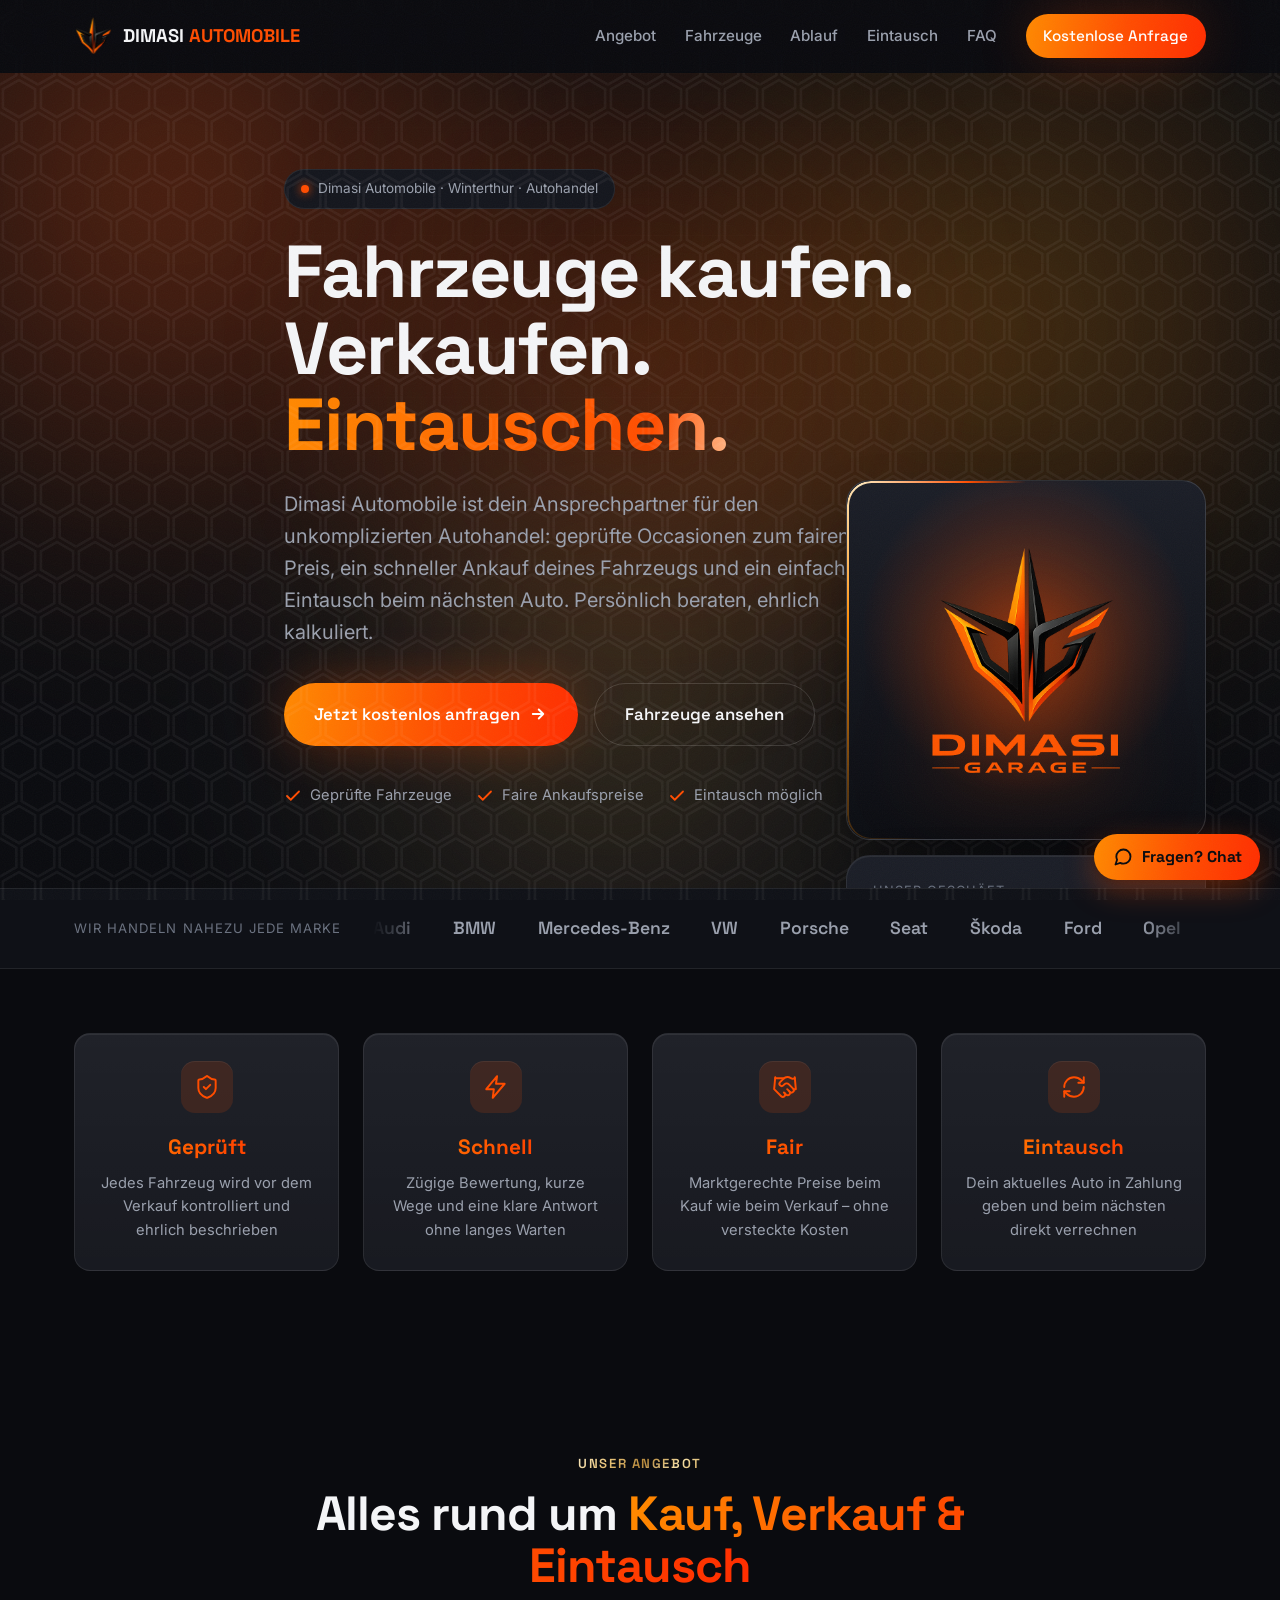
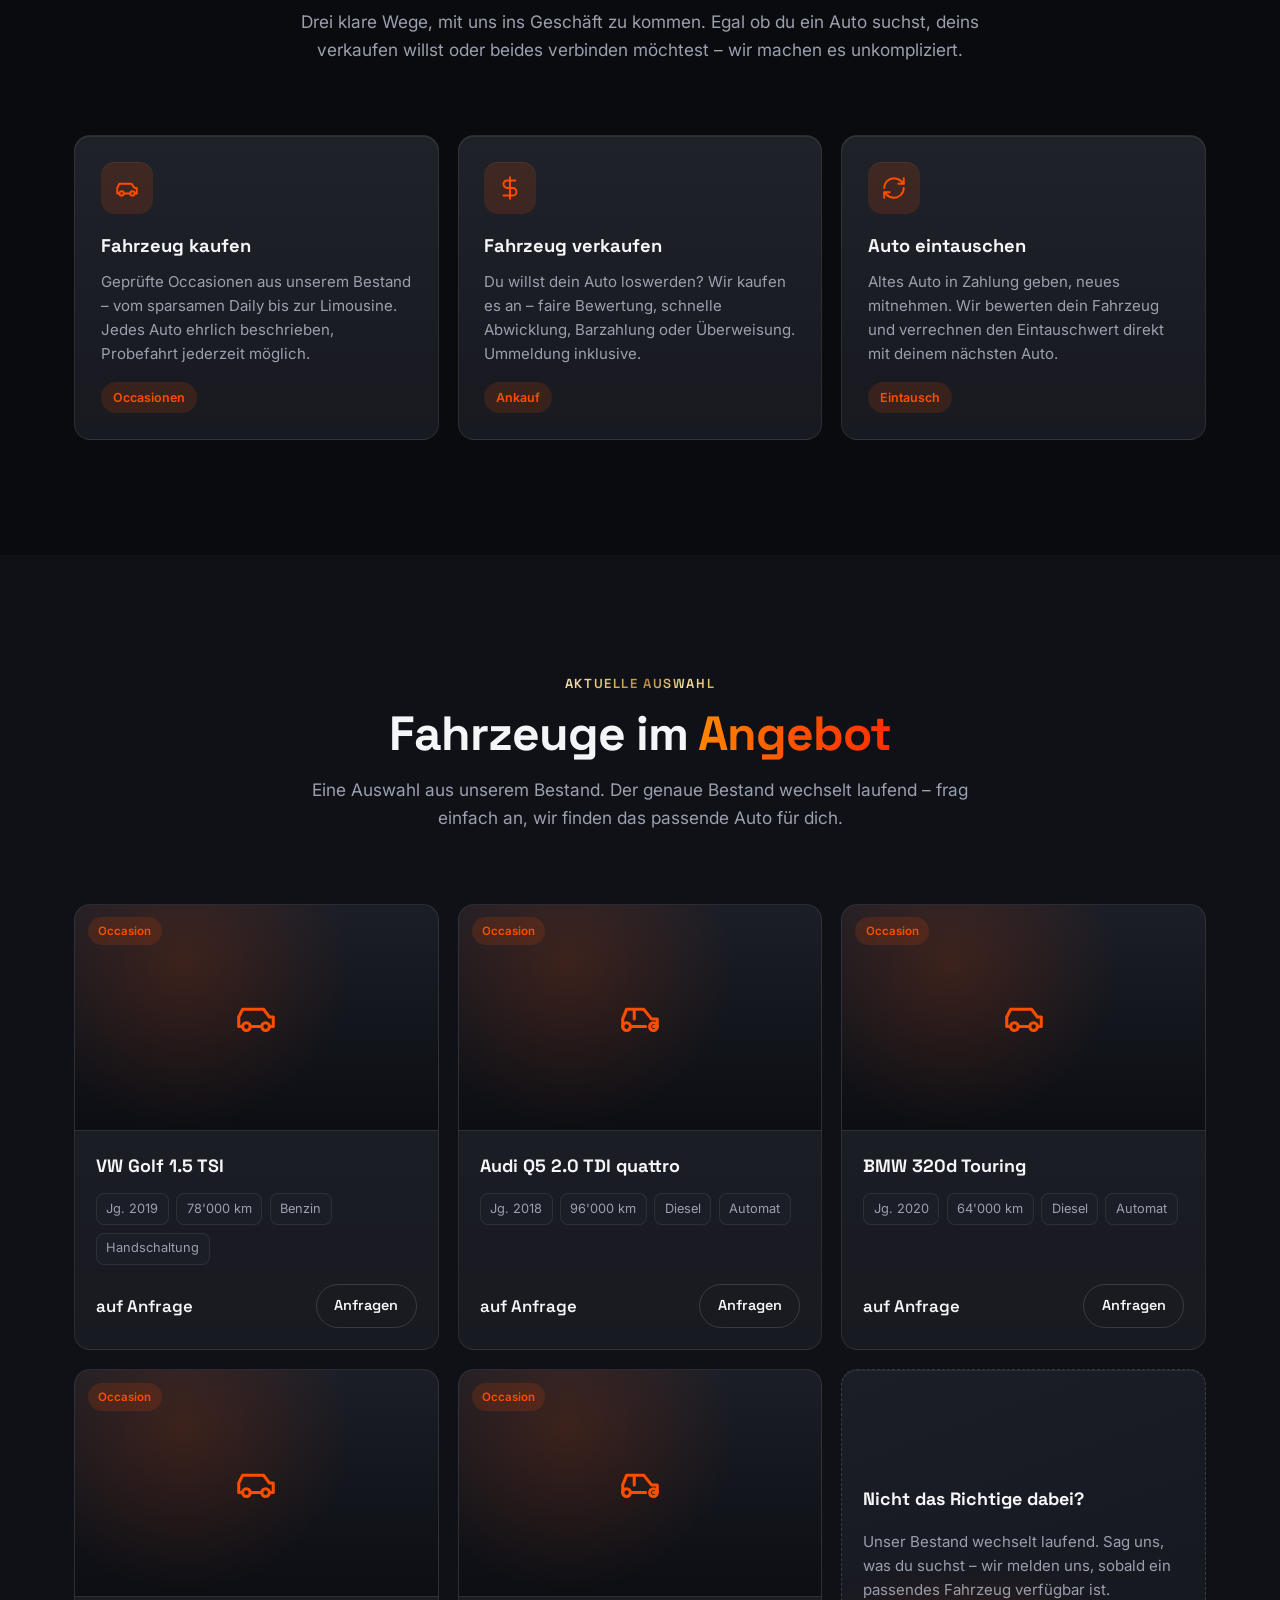
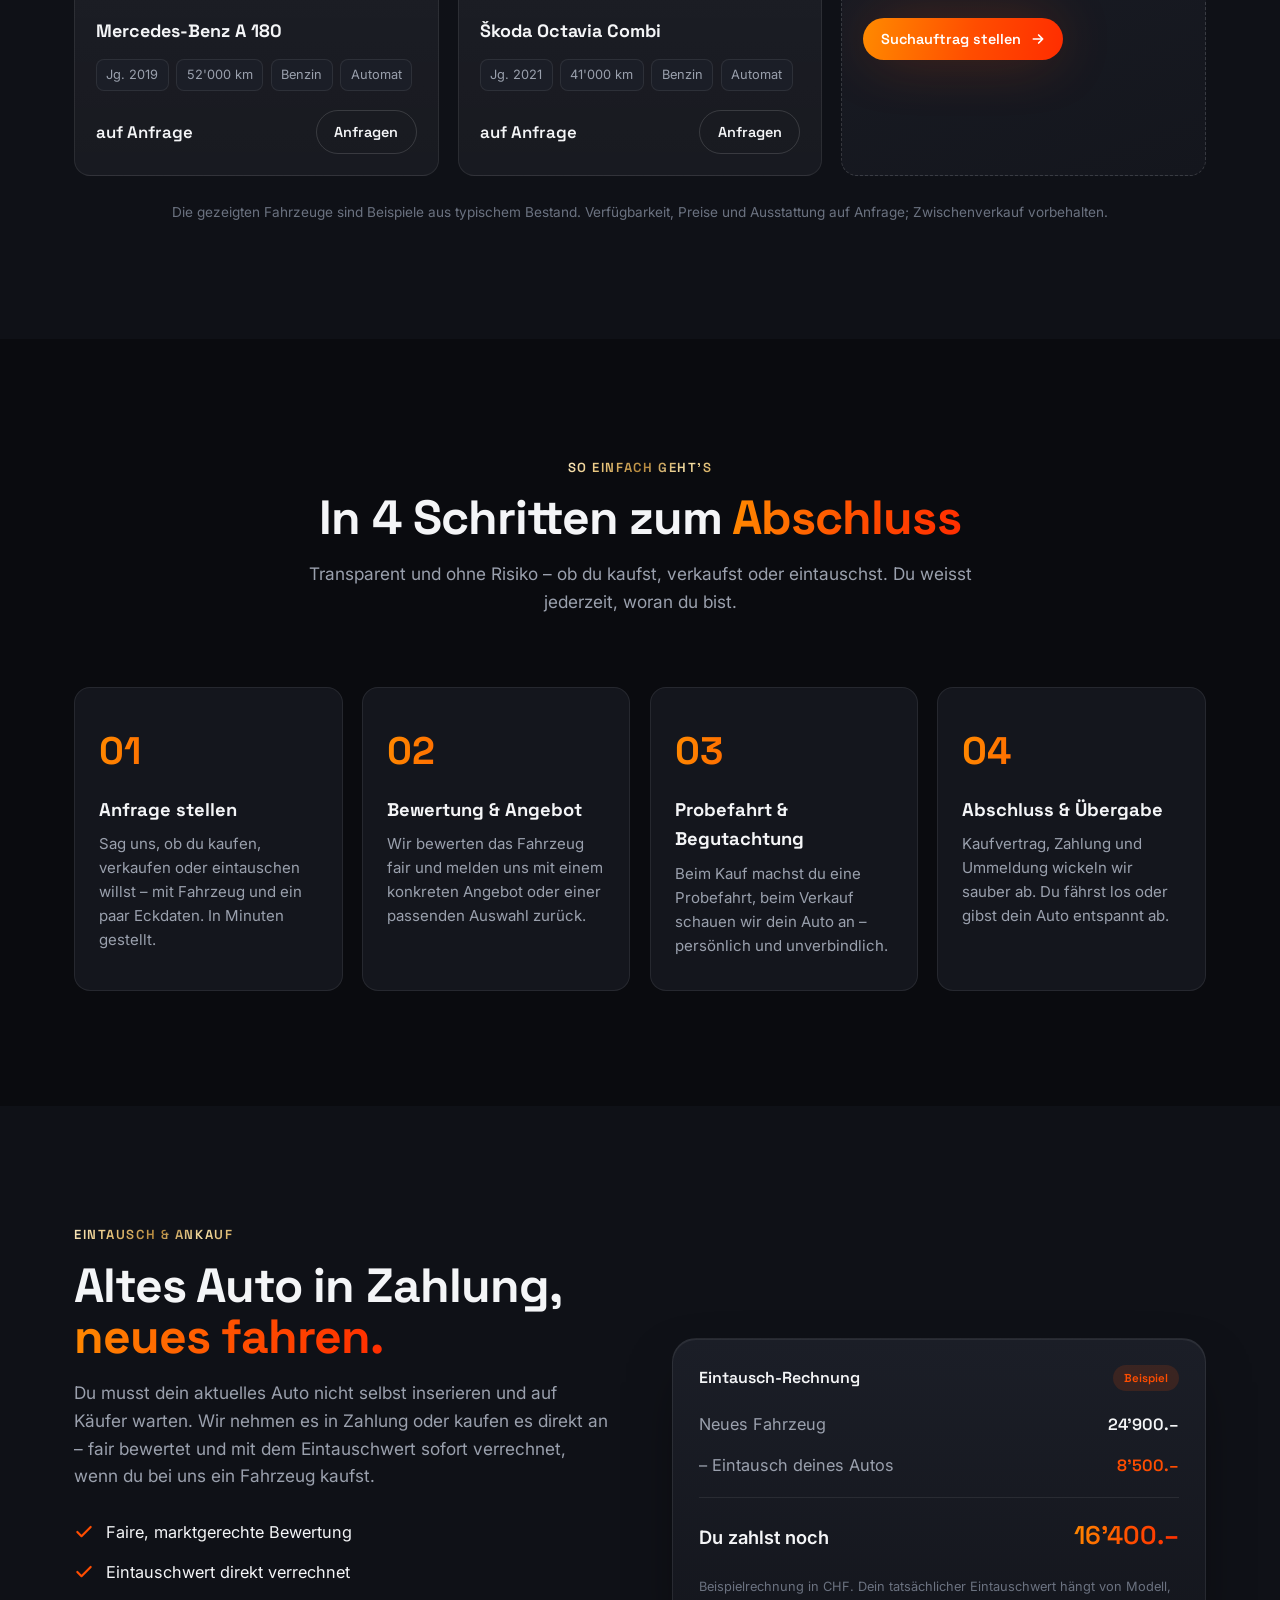
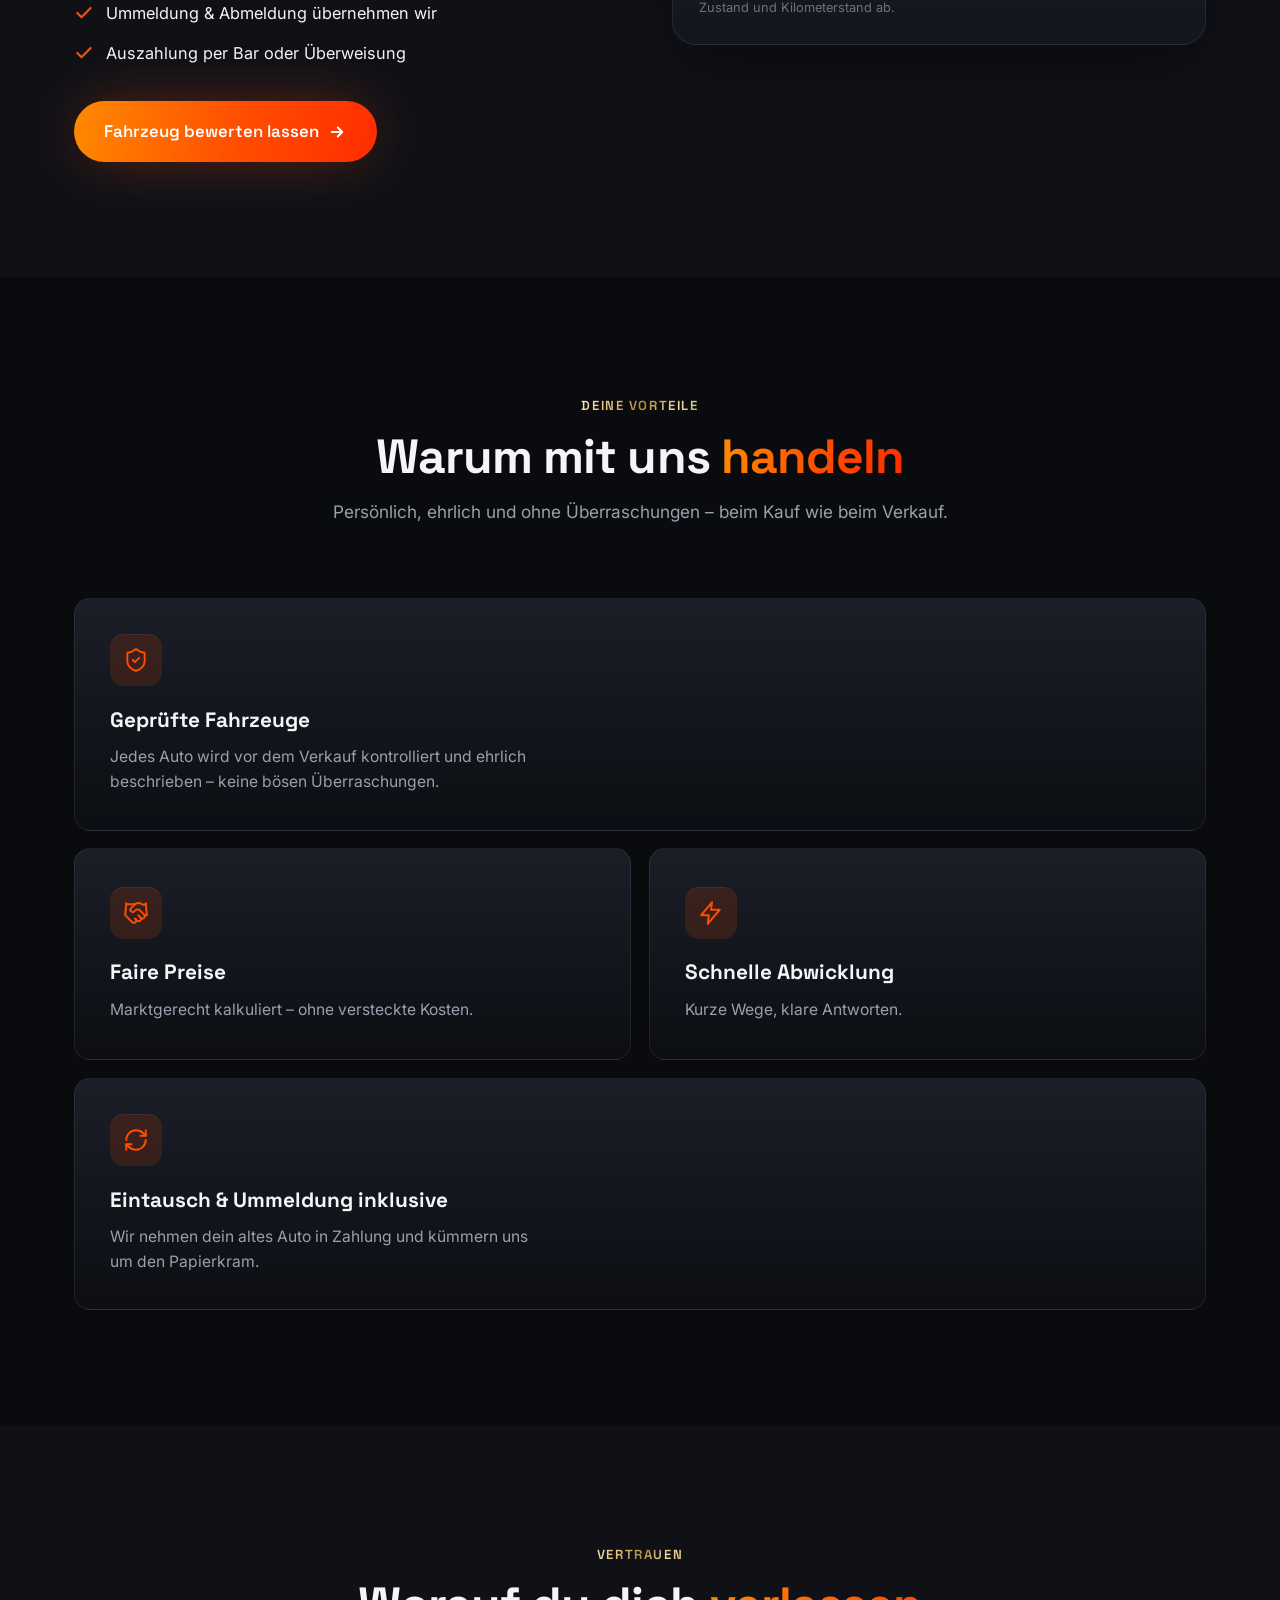
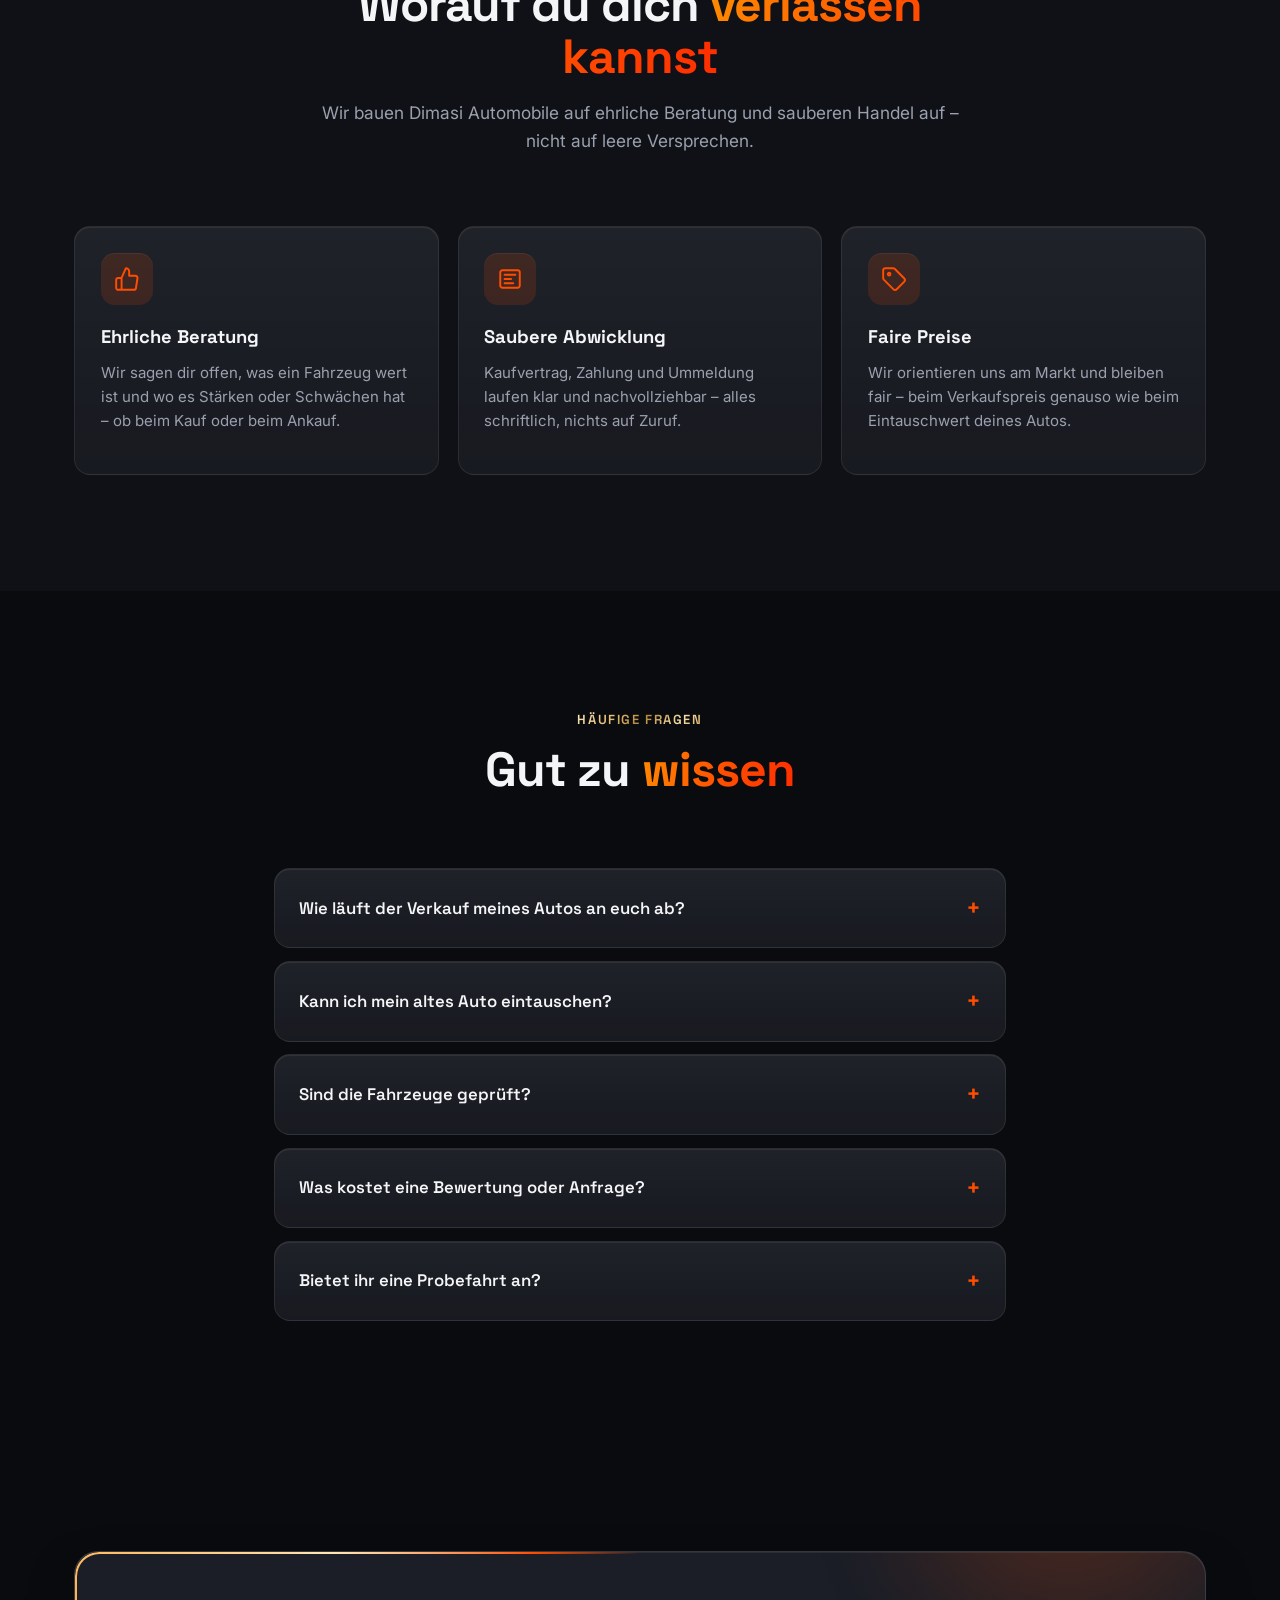
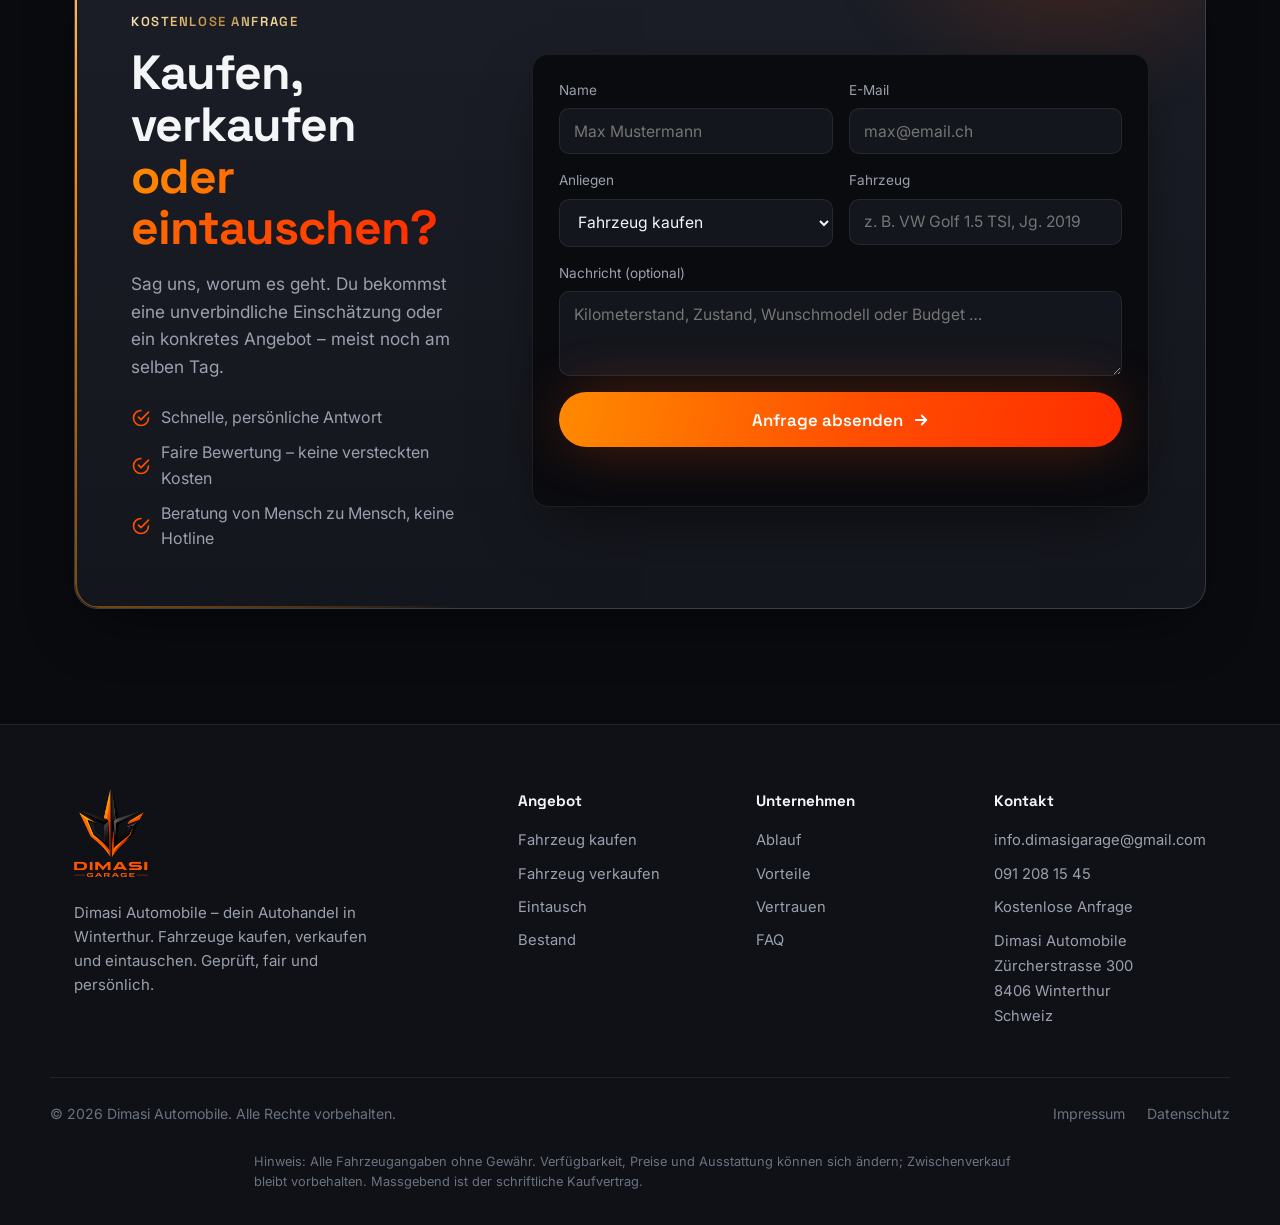
==== dimasi-autohandel/index.html @ 09b36d88 "Add Dimasi Automobile — eigenständige Autohandel-Website Neues, separates Projekt unter dimasi-autoh" ====
<!DOCTYPE html>
<html lang="de-CH">
<head>
  <meta charset="UTF-8" />
  <meta name="viewport" content="width=device-width, initial-scale=1.0" />
  <title>Dimasi Automobile – Autohandel in Winterthur: Kauf, Verkauf & Eintausch</title>
  <meta name="description" content="Dimasi Automobile aus Winterthur (Schweiz): Fahrzeuge kaufen, verkaufen und eintauschen. Geprüfte Occasionen, faire Ankaufspreise und unkomplizierter Eintausch deines aktuellen Autos." />
  <meta name="theme-color" content="#0a0b0f" />

  <!-- Open Graph -->
  <meta property="og:title" content="Dimasi Automobile – Autohandel: Kauf, Verkauf & Eintausch" />
  <meta property="og:description" content="Fahrzeuge kaufen, verkaufen und eintauschen in Winterthur. Geprüfte Occasionen, faire Preise, persönliche Beratung." />
  <meta property="og:type" content="website" />
  <meta property="og:locale" content="de_CH" />
  <meta property="og:image" content="assets/img/logo.png" />

  <link rel="icon" type="image/png" href="assets/img/favicon-dg.png" />
  <link rel="preconnect" href="https://fonts.googleapis.com" />
  <link rel="preconnect" href="https://fonts.gstatic.com" crossorigin />
  <link href="https://fonts.googleapis.com/css2?family=Inter:wght@400;500;600;700&family=Space+Grotesk:wght@500;600;700&display=swap" rel="stylesheet" />
  <link rel="stylesheet" href="css/styles.css" />
  <link rel="stylesheet" href="css/chat.css" />
</head>
<body>
  <!-- ============ Progress bar ============ -->
  <div class="scroll-progress" id="scrollProgress" aria-hidden="true"></div>

  <!-- ============ Interaktiver Hexagon-Hintergrund ============ -->
  <div class="hex-fx" id="hexFx" aria-hidden="true"></div>

  <!-- ============ Navigation ============ -->
  <header class="nav" id="nav">
    <div class="container nav__inner">
      <a href="#top" class="brand" aria-label="Dimasi Automobile Startseite">
        <img class="brand__logo" src="assets/img/emblem.png" width="165" height="160" alt="" aria-hidden="true" />
        <span class="brand__text">DIMASI<span class="brand__accent"> AUTOMOBILE</span></span>
      </a>

      <nav class="nav__links" id="navLinks" aria-label="Hauptnavigation">
        <a href="#angebot">Angebot</a>
        <a href="#fahrzeuge">Fahrzeuge</a>
        <a href="#ablauf">Ablauf</a>
        <a href="#eintausch">Eintausch</a>
        <a href="#faq">FAQ</a>
        <a href="#kontakt" class="btn btn--small btn--primary">Kostenlose Anfrage</a>
      </nav>

      <button class="nav__toggle" id="navToggle" aria-label="Menü öffnen" aria-expanded="false">
        <span></span><span></span><span></span>
      </button>
    </div>
  </header>

  <main id="top">
    <!-- ============ Hero ============ -->
    <section class="hero">
      <div class="hero__aurora" aria-hidden="true"></div>
      <div class="hero__glow" aria-hidden="true"></div>
      <div class="hero__grid-bg" aria-hidden="true"></div>
      <div class="container hero__inner">
        <span class="badge reveal" data-reveal>
          <span class="badge__dot"></span> Dimasi Automobile · Winterthur · Autohandel
        </span>
        <h1 class="hero__title reveal" data-reveal>
          Fahrzeuge kaufen.<br />
          Verkaufen.<br />
          <span class="text-gradient shimmer">Eintauschen.</span>
        </h1>
        <p class="hero__sub reveal" data-reveal>
          Dimasi Automobile ist dein Ansprechpartner für den unkomplizierten Autohandel:
          geprüfte Occasionen zum fairen Preis, ein schneller Ankauf deines Fahrzeugs und
          ein einfacher Eintausch beim nächsten Auto. Persönlich beraten, ehrlich kalkuliert.
        </p>
        <div class="hero__cta reveal" data-reveal>
          <a href="#kontakt" class="btn btn--primary btn--large">
            Jetzt kostenlos anfragen
            <svg viewBox="0 0 24 24" width="18" height="18" fill="none" stroke="currentColor" stroke-width="2.5" stroke-linecap="round" stroke-linejoin="round"><path d="M5 12h14M13 6l6 6-6 6"/></svg>
          </a>
          <a href="#fahrzeuge" class="btn btn--ghost btn--large">Fahrzeuge ansehen</a>
        </div>

        <ul class="hero__trust reveal" data-reveal>
          <li><svg viewBox="0 0 24 24" width="18" height="18" fill="none" stroke="currentColor" stroke-width="2.4" stroke-linecap="round" stroke-linejoin="round"><path d="M20 6 9 17l-5-5"/></svg> Geprüfte Fahrzeuge</li>
          <li><svg viewBox="0 0 24 24" width="18" height="18" fill="none" stroke="currentColor" stroke-width="2.4" stroke-linecap="round" stroke-linejoin="round"><path d="M20 6 9 17l-5-5"/></svg> Faire Ankaufspreise</li>
          <li><svg viewBox="0 0 24 24" width="18" height="18" fill="none" stroke="currentColor" stroke-width="2.4" stroke-linecap="round" stroke-linejoin="round"><path d="M20 6 9 17l-5-5"/></svg> Eintausch möglich</li>
        </ul>
      </div>

      <!-- Hero visual + Handels-Übersicht -->
      <div class="hero__card reveal" data-reveal>
        <div class="hero__visual beam">
          <span class="hero__visual-streaks" aria-hidden="true"></span>
          <span class="hero__visual-glow" aria-hidden="true"></span>
          <img class="hero__visual-logo" src="assets/img/logo.png" width="568" height="680" alt="Dimasi Automobile" />
        </div>
        <div class="gauge gauge--overlay">
          <div class="gauge__label">Unser Geschäft</div>
          <div class="gauge__value"><span class="counter" data-target="3" data-suffix="">0</span></div>
          <div class="gauge__sublabel">Wege, mit uns zu handeln</div>
          <div class="gauge__meta gauge__meta--3">
            <div><strong>Kauf</strong><span>Occasion finden</span></div>
            <div><strong>Verkauf</strong><span>Auto an uns</span></div>
            <div><strong>Eintausch</strong><span>Alt gegen neu</span></div>
          </div>
        </div>
      </div>
    </section>

    <!-- ============ Marken-Strip ============ -->
    <section class="strip" aria-label="Marken, die wir handeln">
      <div class="container strip__inner">
        <span class="strip__label">Wir handeln nahezu jede Marke</span>
        <div class="strip__marquee">
          <div class="strip__track">
            <span>Audi</span><span>BMW</span><span>Mercedes-Benz</span><span>VW</span><span>Porsche</span><span>Seat</span><span>Škoda</span><span>Ford</span><span>Opel</span><span>Renault</span><span>Peugeot</span><span>Volvo</span><span>Toyota</span><span>Hyundai</span><span>Mazda</span>
            <span>Audi</span><span>BMW</span><span>Mercedes-Benz</span><span>VW</span><span>Porsche</span><span>Seat</span><span>Škoda</span><span>Ford</span><span>Opel</span><span>Renault</span><span>Peugeot</span><span>Volvo</span><span>Toyota</span><span>Hyundai</span><span>Mazda</span>
          </div>
        </div>
      </div>
    </section>

    <!-- ============ Werte ============ -->
    <section class="stats">
      <div class="container stats__grid">
        <div class="stat reveal" data-reveal>
          <div class="stat__icon" aria-hidden="true"><svg viewBox="0 0 24 24" fill="none" stroke="currentColor" stroke-width="1.8" stroke-linecap="round" stroke-linejoin="round"><path d="M20 13c0 5-3.5 7.5-7.66 8.95a1 1 0 0 1-.67-.01C7.5 20.5 4 18 4 13V6a1 1 0 0 1 1-1c2 0 4.5-1.2 6.24-2.72a1.17 1.17 0 0 1 1.52 0C14.51 3.81 17 5 19 5a1 1 0 0 1 1 1z"/><path d="m9 12 2 2 4-4"/></svg></div>
          <div class="stat__title">Geprüft</div>
          <div class="stat__label">Jedes Fahrzeug wird vor dem Verkauf kontrolliert und ehrlich beschrieben</div>
        </div>
        <div class="stat reveal" data-reveal>
          <div class="stat__icon" aria-hidden="true"><svg viewBox="0 0 24 24" fill="none" stroke="currentColor" stroke-width="1.8" stroke-linecap="round" stroke-linejoin="round"><path d="M13 2 3 14h7l-1 8 11-13h-8l1-7z"/></svg></div>
          <div class="stat__title">Schnell</div>
          <div class="stat__label">Zügige Bewertung, kurze Wege und eine klare Antwort ohne langes Warten</div>
        </div>
        <div class="stat reveal" data-reveal>
          <div class="stat__icon" aria-hidden="true"><svg viewBox="0 0 24 24" fill="none" stroke="currentColor" stroke-width="1.8" stroke-linecap="round" stroke-linejoin="round"><path d="m11 17 2 2a1 1 0 1 0 3-3"/><path d="m14 14 2.5 2.5a1 1 0 1 0 3-3l-3.88-3.88a3 3 0 0 0-4.24 0l-.88.88a1 1 0 1 1-3-3l2.81-2.81a5.79 5.79 0 0 1 7.06-.87l.47.28a2 2 0 0 0 1.42.25L21 4"/><path d="m21 3 1 11h-2"/><path d="M3 3 2 14l6.5 6.5a1 1 0 1 0 3-3"/><path d="M3 4h8"/></svg></div>
          <div class="stat__title">Fair</div>
          <div class="stat__label">Marktgerechte Preise beim Kauf wie beim Verkauf – ohne versteckte Kosten</div>
        </div>
        <div class="stat reveal" data-reveal>
          <div class="stat__icon" aria-hidden="true"><svg viewBox="0 0 24 24" fill="none" stroke="currentColor" stroke-width="1.8" stroke-linecap="round" stroke-linejoin="round"><path d="M3 12a9 9 0 0 1 9-9 9.75 9.75 0 0 1 6.74 2.74L21 8"/><path d="M21 3v5h-5"/><path d="M21 12a9 9 0 0 1-9 9 9.75 9.75 0 0 1-6.74-2.74L3 16"/><path d="M8 16H3v5"/></svg></div>
          <div class="stat__title">Eintausch</div>
          <div class="stat__label">Dein aktuelles Auto in Zahlung geben und beim nächsten direkt verrechnen</div>
        </div>
      </div>
    </section>

    <!-- ============ Angebot / So handeln wir ============ -->
    <section class="section" id="angebot">
      <div class="container">
        <div class="section__head reveal" data-reveal>
          <span class="eyebrow">Unser Angebot</span>
          <h2 class="section__title">Alles rund um <span class="text-gradient">Kauf, Verkauf & Eintausch</span></h2>
          <p class="section__lead">
            Drei klare Wege, mit uns ins Geschäft zu kommen. Egal ob du ein Auto suchst, deins
            verkaufen willst oder beides verbinden möchtest – wir machen es unkompliziert.
          </p>
        </div>

        <div class="cards cards--3">
          <article class="card reveal" data-reveal>
            <div class="card__icon"><svg viewBox="0 0 24 24" fill="none" stroke="currentColor" stroke-width="1.8" stroke-linecap="round" stroke-linejoin="round"><path d="M5 17a2 2 0 1 0 4 0 2 2 0 0 0-4 0Zm10 0a2 2 0 1 0 4 0 2 2 0 0 0-4 0Z"/><path d="M5 17H3v-5l2-4h11l3 4h2v5h-2M9 17h6"/></svg></div>
            <h3>Fahrzeug kaufen</h3>
            <p>Geprüfte Occasionen aus unserem Bestand – vom sparsamen Daily bis zur Limousine. Jedes Auto ehrlich beschrieben, Probefahrt jederzeit möglich.</p>
            <span class="card__tag">Occasionen</span>
          </article>

          <article class="card reveal" data-reveal>
            <div class="card__icon"><svg viewBox="0 0 24 24" fill="none" stroke="currentColor" stroke-width="1.8" stroke-linecap="round" stroke-linejoin="round"><path d="M12 2v20M17 5H9.5a3.5 3.5 0 0 0 0 7h5a3.5 3.5 0 0 1 0 7H6"/></svg></div>
            <h3>Fahrzeug verkaufen</h3>
            <p>Du willst dein Auto loswerden? Wir kaufen es an – faire Bewertung, schnelle Abwicklung, Barzahlung oder Überweisung. Ummeldung inklusive.</p>
            <span class="card__tag">Ankauf</span>
          </article>

          <article class="card reveal" data-reveal>
            <div class="card__icon"><svg viewBox="0 0 24 24" fill="none" stroke="currentColor" stroke-width="1.8" stroke-linecap="round" stroke-linejoin="round"><path d="M3 12a9 9 0 0 1 9-9 9.75 9.75 0 0 1 6.74 2.74L21 8"/><path d="M21 3v5h-5"/><path d="M21 12a9 9 0 0 1-9 9 9.75 9.75 0 0 1-6.74-2.74L3 16"/><path d="M8 16H3v5"/></svg></div>
            <h3>Auto eintauschen</h3>
            <p>Altes Auto in Zahlung geben, neues mitnehmen. Wir bewerten dein Fahrzeug und verrechnen den Eintauschwert direkt mit deinem nächsten Auto.</p>
            <span class="card__tag">Eintausch</span>
          </article>
        </div>
      </div>
    </section>

    <!-- ============ Fahrzeuge / Bestand ============ -->
    <section class="section section--alt" id="fahrzeuge">
      <div class="container">
        <div class="section__head reveal" data-reveal>
          <span class="eyebrow">Aktuelle Auswahl</span>
          <h2 class="section__title">Fahrzeuge im <span class="text-gradient">Angebot</span></h2>
          <p class="section__lead">Eine Auswahl aus unserem Bestand. Der genaue Bestand wechselt laufend – frag einfach an, wir finden das passende Auto für dich.</p>
        </div>

        <div class="listings">
          <article class="listing reveal" data-reveal>
            <div class="listing__media" aria-hidden="true">
              <svg viewBox="0 0 24 24" width="46" height="46" fill="none" stroke="currentColor" stroke-width="1.6" stroke-linecap="round" stroke-linejoin="round"><path d="M5 17a2 2 0 1 0 4 0 2 2 0 0 0-4 0Zm10 0a2 2 0 1 0 4 0 2 2 0 0 0-4 0Z"/><path d="M5 17H3v-5l2-4h11l3 4h2v5h-2M9 17h6"/></svg>
              <span class="listing__badge">Occasion</span>
            </div>
            <div class="listing__body">
              <h3>VW Golf 1.5 TSI</h3>
              <ul class="listing__specs">
                <li>Jg. 2019</li><li>78'000 km</li><li>Benzin</li><li>Handschaltung</li>
              </ul>
              <div class="listing__foot">
                <span class="listing__price">auf Anfrage</span>
                <a href="#kontakt" class="btn btn--small btn--ghost">Anfragen</a>
              </div>
            </div>
          </article>

          <article class="listing reveal" data-reveal>
            <div class="listing__media" aria-hidden="true">
              <svg viewBox="0 0 24 24" width="46" height="46" fill="none" stroke="currentColor" stroke-width="1.6" stroke-linecap="round" stroke-linejoin="round"><path d="M3 17a2 2 0 1 0 4 0 2 2 0 0 0-4 0Zm14 0a2 2 0 1 0 4 0 2 2 0 0 0-4 0Z"/><path d="M3 17v-4l2-5h9l4 5h3v4h-2M7 17h8M9 8v5"/></svg>
              <span class="listing__badge">Occasion</span>
            </div>
            <div class="listing__body">
              <h3>Audi Q5 2.0 TDI quattro</h3>
              <ul class="listing__specs">
                <li>Jg. 2018</li><li>96'000 km</li><li>Diesel</li><li>Automat</li>
              </ul>
              <div class="listing__foot">
                <span class="listing__price">auf Anfrage</span>
                <a href="#kontakt" class="btn btn--small btn--ghost">Anfragen</a>
              </div>
            </div>
          </article>

          <article class="listing reveal" data-reveal>
            <div class="listing__media" aria-hidden="true">
              <svg viewBox="0 0 24 24" width="46" height="46" fill="none" stroke="currentColor" stroke-width="1.6" stroke-linecap="round" stroke-linejoin="round"><path d="M5 17a2 2 0 1 0 4 0 2 2 0 0 0-4 0Zm10 0a2 2 0 1 0 4 0 2 2 0 0 0-4 0Z"/><path d="M5 17H3v-5l2-4h11l3 4h2v5h-2M9 17h6"/></svg>
              <span class="listing__badge">Occasion</span>
            </div>
            <div class="listing__body">
              <h3>BMW 320d Touring</h3>
              <ul class="listing__specs">
                <li>Jg. 2020</li><li>64'000 km</li><li>Diesel</li><li>Automat</li>
              </ul>
              <div class="listing__foot">
                <span class="listing__price">auf Anfrage</span>
                <a href="#kontakt" class="btn btn--small btn--ghost">Anfragen</a>
              </div>
            </div>
          </article>

          <article class="listing reveal" data-reveal>
            <div class="listing__media" aria-hidden="true">
              <svg viewBox="0 0 24 24" width="46" height="46" fill="none" stroke="currentColor" stroke-width="1.6" stroke-linecap="round" stroke-linejoin="round"><path d="M5 17a2 2 0 1 0 4 0 2 2 0 0 0-4 0Zm10 0a2 2 0 1 0 4 0 2 2 0 0 0-4 0Z"/><path d="M5 17H3v-5l2-4h11l3 4h2v5h-2M9 17h6"/></svg>
              <span class="listing__badge">Occasion</span>
            </div>
            <div class="listing__body">
              <h3>Mercedes-Benz A 180</h3>
              <ul class="listing__specs">
                <li>Jg. 2019</li><li>52'000 km</li><li>Benzin</li><li>Automat</li>
              </ul>
              <div class="listing__foot">
                <span class="listing__price">auf Anfrage</span>
                <a href="#kontakt" class="btn btn--small btn--ghost">Anfragen</a>
              </div>
            </div>
          </article>

          <article class="listing reveal" data-reveal>
            <div class="listing__media" aria-hidden="true">
              <svg viewBox="0 0 24 24" width="46" height="46" fill="none" stroke="currentColor" stroke-width="1.6" stroke-linecap="round" stroke-linejoin="round"><path d="M3 17a2 2 0 1 0 4 0 2 2 0 0 0-4 0Zm14 0a2 2 0 1 0 4 0 2 2 0 0 0-4 0Z"/><path d="M3 17v-4l2-5h9l4 5h3v4h-2M7 17h8M9 8v5"/></svg>
              <span class="listing__badge">Occasion</span>
            </div>
            <div class="listing__body">
              <h3>Škoda Octavia Combi</h3>
              <ul class="listing__specs">
                <li>Jg. 2021</li><li>41'000 km</li><li>Benzin</li><li>Automat</li>
              </ul>
              <div class="listing__foot">
                <span class="listing__price">auf Anfrage</span>
                <a href="#kontakt" class="btn btn--small btn--ghost">Anfragen</a>
              </div>
            </div>
          </article>

          <article class="listing listing--cta reveal" data-reveal>
            <div class="listing__body listing__body--cta">
              <h3>Nicht das Richtige dabei?</h3>
              <p>Unser Bestand wechselt laufend. Sag uns, was du suchst – wir melden uns, sobald ein passendes Fahrzeug verfügbar ist.</p>
              <a href="#kontakt" class="btn btn--primary btn--small">Suchauftrag stellen
                <svg viewBox="0 0 24 24" width="16" height="16" fill="none" stroke="currentColor" stroke-width="2.5" stroke-linecap="round" stroke-linejoin="round"><path d="M5 12h14M13 6l6 6-6 6"/></svg>
              </a>
            </div>
          </article>
        </div>
        <p class="listings__note">Die gezeigten Fahrzeuge sind Beispiele aus typischem Bestand. Verfügbarkeit, Preise und Ausstattung auf Anfrage; Zwischenverkauf vorbehalten.</p>
      </div>
    </section>

    <!-- ============ Ablauf ============ -->
    <section class="section" id="ablauf">
      <div class="container">
        <div class="section__head reveal" data-reveal>
          <span class="eyebrow">So einfach geht's</span>
          <h2 class="section__title">In 4 Schritten zum <span class="text-gradient">Abschluss</span></h2>
          <p class="section__lead">Transparent und ohne Risiko – ob du kaufst, verkaufst oder eintauschst. Du weisst jederzeit, woran du bist.</p>
        </div>

        <ol class="steps">
          <li class="step reveal" data-reveal>
            <span class="step__num">01</span>
            <h3>Anfrage stellen</h3>
            <p>Sag uns, ob du kaufen, verkaufen oder eintauschen willst – mit Fahrzeug und ein paar Eckdaten. In Minuten gestellt.</p>
          </li>
          <li class="step reveal" data-reveal>
            <span class="step__num">02</span>
            <h3>Bewertung & Angebot</h3>
            <p>Wir bewerten das Fahrzeug fair und melden uns mit einem konkreten Angebot oder einer passenden Auswahl zurück.</p>
          </li>
          <li class="step reveal" data-reveal>
            <span class="step__num">03</span>
            <h3>Probefahrt & Begutachtung</h3>
            <p>Beim Kauf machst du eine Probefahrt, beim Verkauf schauen wir dein Auto an – persönlich und unverbindlich.</p>
          </li>
          <li class="step reveal" data-reveal>
            <span class="step__num">04</span>
            <h3>Abschluss & Übergabe</h3>
            <p>Kaufvertrag, Zahlung und Ummeldung wickeln wir sauber ab. Du fährst los oder gibst dein Auto entspannt ab.</p>
          </li>
        </ol>
      </div>
    </section>

    <!-- ============ Eintausch (Split) ============ -->
    <section class="section section--alt" id="eintausch">
      <div class="container split">
        <div class="split__text reveal" data-reveal>
          <span class="eyebrow">Eintausch & Ankauf</span>
          <h2 class="section__title">Altes Auto in Zahlung, <span class="text-gradient">neues fahren.</span></h2>
          <p class="section__lead">
            Du musst dein aktuelles Auto nicht selbst inserieren und auf Käufer warten.
            Wir nehmen es in Zahlung oder kaufen es direkt an – fair bewertet und mit dem
            Eintauschwert sofort verrechnet, wenn du bei uns ein Fahrzeug kaufst.
          </p>
          <ul class="checklist">
            <li><svg viewBox="0 0 24 24" width="20" height="20" fill="none" stroke="currentColor" stroke-width="2.6" stroke-linecap="round" stroke-linejoin="round"><path d="M20 6 9 17l-5-5"/></svg> Faire, marktgerechte Bewertung</li>
            <li><svg viewBox="0 0 24 24" width="20" height="20" fill="none" stroke="currentColor" stroke-width="2.6" stroke-linecap="round" stroke-linejoin="round"><path d="M20 6 9 17l-5-5"/></svg> Eintauschwert direkt verrechnet</li>
            <li><svg viewBox="0 0 24 24" width="20" height="20" fill="none" stroke="currentColor" stroke-width="2.6" stroke-linecap="round" stroke-linejoin="round"><path d="M20 6 9 17l-5-5"/></svg> Ummeldung & Abmeldung übernehmen wir</li>
            <li><svg viewBox="0 0 24 24" width="20" height="20" fill="none" stroke="currentColor" stroke-width="2.6" stroke-linecap="round" stroke-linejoin="round"><path d="M20 6 9 17l-5-5"/></svg> Auszahlung per Bar oder Überweisung</li>
          </ul>
          <a href="#kontakt" class="btn btn--primary btn--large">Fahrzeug bewerten lassen
            <svg viewBox="0 0 24 24" width="18" height="18" fill="none" stroke="currentColor" stroke-width="2.5" stroke-linecap="round" stroke-linejoin="round"><path d="M5 12h14M13 6l6 6-6 6"/></svg>
          </a>
        </div>

        <div class="split__media reveal" data-reveal>
          <div class="dyno">
            <div class="dyno__head">
              <span>Eintausch-Rechnung</span>
              <span class="dyno__badge">Beispiel</span>
            </div>
            <div class="trade">
              <div class="trade__row">
                <span class="trade__label">Neues Fahrzeug</span>
                <span class="trade__value">24'900.–</span>
              </div>
              <div class="trade__row trade__row--minus">
                <span class="trade__label">– Eintausch deines Autos</span>
                <span class="trade__value">8'500.–</span>
              </div>
              <div class="trade__divider"></div>
              <div class="trade__row trade__row--total">
                <span class="trade__label">Du zahlst noch</span>
                <span class="trade__value text-gradient">16'400.–</span>
              </div>
              <p class="trade__hint">Beispielrechnung in CHF. Dein tatsächlicher Eintauschwert hängt von Modell, Zustand und Kilometerstand ab.</p>
            </div>
          </div>
        </div>
      </div>
    </section>

    <!-- ============ Vorteile / Galerie ============ -->
    <section class="section" id="vorteile">
      <div class="container">
        <div class="section__head reveal" data-reveal>
          <span class="eyebrow">Deine Vorteile</span>
          <h2 class="section__title">Warum mit uns <span class="text-gradient">handeln</span></h2>
          <p class="section__lead">Persönlich, ehrlich und ohne Überraschungen – beim Kauf wie beim Verkauf.</p>
        </div>

        <div class="gallery">
          <figure class="gallery__item gallery__item--wide reveal" data-reveal>
            <span class="gallery__deco" aria-hidden="true"></span>
            <div class="gallery__content">
              <div class="gallery__icn"><svg viewBox="0 0 24 24" fill="none" stroke="currentColor" stroke-width="1.8" stroke-linecap="round" stroke-linejoin="round"><path d="M20 13c0 5-3.5 7.5-7.66 8.95a1 1 0 0 1-.67-.01C7.5 20.5 4 18 4 13V6a1 1 0 0 1 1-1c2 0 4.5-1.2 6.24-2.72a1.17 1.17 0 0 1 1.52 0C14.51 3.81 17 5 19 5a1 1 0 0 1 1 1z"/><path d="m9 12 2 2 4-4"/></svg></div>
              <h3>Geprüfte Fahrzeuge</h3>
              <p>Jedes Auto wird vor dem Verkauf kontrolliert und ehrlich beschrieben – keine bösen Überraschungen.</p>
            </div>
          </figure>
          <figure class="gallery__item reveal" data-reveal>
            <span class="gallery__deco" aria-hidden="true"></span>
            <div class="gallery__content">
              <div class="gallery__icn"><svg viewBox="0 0 24 24" fill="none" stroke="currentColor" stroke-width="1.8" stroke-linecap="round" stroke-linejoin="round"><path d="m11 17 2 2a1 1 0 1 0 3-3"/><path d="m14 14 2.5 2.5a1 1 0 1 0 3-3l-3.88-3.88a3 3 0 0 0-4.24 0l-.88.88a1 1 0 1 1-3-3l2.81-2.81a5.79 5.79 0 0 1 7.06-.87l.47.28a2 2 0 0 0 1.42.25L21 4"/><path d="m21 3 1 11h-2"/><path d="M3 3 2 14l6.5 6.5a1 1 0 1 0 3-3"/><path d="M3 4h8"/></svg></div>
              <h3>Faire Preise</h3>
              <p>Marktgerecht kalkuliert – ohne versteckte Kosten.</p>
            </div>
          </figure>
          <figure class="gallery__item reveal" data-reveal>
            <span class="gallery__deco" aria-hidden="true"></span>
            <div class="gallery__content">
              <div class="gallery__icn"><svg viewBox="0 0 24 24" fill="none" stroke="currentColor" stroke-width="1.8" stroke-linecap="round" stroke-linejoin="round"><path d="M13 2 3 14h7l-1 8 11-13h-8l1-7z"/></svg></div>
              <h3>Schnelle Abwicklung</h3>
              <p>Kurze Wege, klare Antworten.</p>
            </div>
          </figure>
          <figure class="gallery__item gallery__item--wide reveal" data-reveal>
            <span class="gallery__deco" aria-hidden="true"></span>
            <div class="gallery__content">
              <div class="gallery__icn"><svg viewBox="0 0 24 24" fill="none" stroke="currentColor" stroke-width="1.8" stroke-linecap="round" stroke-linejoin="round"><path d="M3 12a9 9 0 0 1 9-9 9.75 9.75 0 0 1 6.74 2.74L21 8"/><path d="M21 3v5h-5"/><path d="M21 12a9 9 0 0 1-9 9 9.75 9.75 0 0 1-6.74-2.74L3 16"/><path d="M8 16H3v5"/></svg></div>
              <h3>Eintausch & Ummeldung inklusive</h3>
              <p>Wir nehmen dein altes Auto in Zahlung und kümmern uns um den Papierkram.</p>
            </div>
          </figure>
        </div>
      </div>
    </section>

    <!-- ============ Vertrauen ============ -->
    <section class="section section--alt" id="vertrauen">
      <div class="container">
        <div class="section__head reveal" data-reveal>
          <span class="eyebrow">Vertrauen</span>
          <h2 class="section__title">Worauf du dich <span class="text-gradient">verlassen kannst</span></h2>
          <p class="section__lead">Wir bauen Dimasi Automobile auf ehrliche Beratung und sauberen Handel auf – nicht auf leere Versprechen.</p>
        </div>

        <div class="trust">
          <article class="card reveal" data-reveal>
            <div class="card__icon"><svg viewBox="0 0 24 24" fill="none" stroke="currentColor" stroke-width="1.8" stroke-linecap="round" stroke-linejoin="round"><path d="M14 9V5a3 3 0 0 0-3-3l-4 9v11h11.28a2 2 0 0 0 2-1.7l1.38-9a2 2 0 0 0-2-2.3zM7 22H4a2 2 0 0 1-2-2v-7a2 2 0 0 1 2-2h3"/></svg></div>
            <h3>Ehrliche Beratung</h3>
            <p>Wir sagen dir offen, was ein Fahrzeug wert ist und wo es Stärken oder Schwächen hat – ob beim Kauf oder beim Ankauf.</p>
          </article>
          <article class="card reveal" data-reveal>
            <div class="card__icon"><svg viewBox="0 0 24 24" fill="none" stroke="currentColor" stroke-width="1.8" stroke-linecap="round" stroke-linejoin="round"><rect x="3" y="4" width="18" height="16" rx="2"/><path d="M7 8h10M7 12h6M7 16h8"/></svg></div>
            <h3>Saubere Abwicklung</h3>
            <p>Kaufvertrag, Zahlung und Ummeldung laufen klar und nachvollziehbar – alles schriftlich, nichts auf Zuruf.</p>
          </article>
          <article class="card reveal" data-reveal>
            <div class="card__icon"><svg viewBox="0 0 24 24" fill="none" stroke="currentColor" stroke-width="1.8" stroke-linecap="round" stroke-linejoin="round"><path d="M12.59 2.59A2 2 0 0 0 11.17 2H4a2 2 0 0 0-2 2v7.17a2 2 0 0 0 .59 1.41l8.7 8.71a2.43 2.43 0 0 0 3.42 0l6.58-6.59a2.43 2.43 0 0 0 0-3.42z"/><circle cx="7.5" cy="7.5" r="1.2"/></svg></div>
            <h3>Faire Preise</h3>
            <p>Wir orientieren uns am Markt und bleiben fair – beim Verkaufspreis genauso wie beim Eintauschwert deines Autos.</p>
          </article>
        </div>
      </div>
    </section>

    <!-- ============ FAQ ============ -->
    <section class="section" id="faq">
      <div class="container container--narrow">
        <div class="section__head reveal" data-reveal>
          <span class="eyebrow">Häufige Fragen</span>
          <h2 class="section__title">Gut zu <span class="text-gradient">wissen</span></h2>
        </div>

        <div class="faq">
          <details class="faq__item reveal" data-reveal>
            <summary>Wie läuft der Verkauf meines Autos an euch ab?</summary>
            <p>Du schickst uns über das Anfrageformular ein paar Eckdaten (Modell, Jahr, Kilometer, Zustand). Wir bewerten dein Fahrzeug fair, machen dir ein Angebot und schauen es uns bei Interesse persönlich an. Bei Einigung übernehmen wir Zahlung und Ummeldung.</p>
          </details>
          <details class="faq__item reveal" data-reveal>
            <summary>Kann ich mein altes Auto eintauschen?</summary>
            <p>Ja. Du gibst dein aktuelles Auto in Zahlung, wir bewerten es und verrechnen den Eintauschwert direkt mit dem Fahrzeug, das du bei uns kaufst. So zahlst du nur die Differenz.</p>
          </details>
          <details class="faq__item reveal" data-reveal>
            <summary>Sind die Fahrzeuge geprüft?</summary>
            <p>Jedes Fahrzeug in unserem Bestand wird vor dem Verkauf kontrolliert und ehrlich beschrieben. Bei Bedarf besprechen wir gern eine frische MFK oder zeigen dir die Serviceunterlagen.</p>
          </details>
          <details class="faq__item reveal" data-reveal>
            <summary>Was kostet eine Bewertung oder Anfrage?</summary>
            <p>Anfrage und Bewertung sind kostenlos und unverbindlich. Du bekommst eine klare Einschätzung, bevor irgendetwas entschieden wird.</p>
          </details>
          <details class="faq__item reveal" data-reveal>
            <summary>Bietet ihr eine Probefahrt an?</summary>
            <p>Klar. Beim Kauf kannst du jederzeit eine Probefahrt vereinbaren – damit du dich vor dem Abschluss in Ruhe vom Fahrzeug überzeugen kannst.</p>
          </details>
        </div>
      </div>
    </section>

    <!-- ============ CTA / Kontakt ============ -->
    <section class="section cta" id="kontakt">
      <div class="container">
        <div class="cta__box beam reveal" data-reveal>
          <div class="cta__glow" aria-hidden="true"></div>
          <div class="cta__text">
            <span class="eyebrow">Kostenlose Anfrage</span>
            <h2 class="section__title">Kaufen, verkaufen<br /><span class="text-gradient">oder eintauschen?</span></h2>
            <p class="section__lead">Sag uns, worum es geht. Du bekommst eine unverbindliche Einschätzung
              oder ein konkretes Angebot – meist noch am selben Tag.</p>
            <ul class="cta__perks">
              <li><svg class="perk-check" viewBox="0 0 24 24" fill="none" stroke="currentColor" stroke-width="2" stroke-linecap="round" stroke-linejoin="round"><path d="M21 12A9 9 0 1 1 12 3"/><path d="m9 11 3 3L21 5"/></svg> Schnelle, persönliche Antwort</li>
              <li><svg class="perk-check" viewBox="0 0 24 24" fill="none" stroke="currentColor" stroke-width="2" stroke-linecap="round" stroke-linejoin="round"><path d="M21 12A9 9 0 1 1 12 3"/><path d="m9 11 3 3L21 5"/></svg> Faire Bewertung – keine versteckten Kosten</li>
              <li><svg class="perk-check" viewBox="0 0 24 24" fill="none" stroke="currentColor" stroke-width="2" stroke-linecap="round" stroke-linejoin="round"><path d="M21 12A9 9 0 1 1 12 3"/><path d="m9 11 3 3L21 5"/></svg> Beratung von Mensch zu Mensch, keine Hotline</li>
            </ul>
          </div>

          <form class="form" id="anfrageForm" name="anfrage" method="POST"
                data-netlify="true" netlify-honeypot="bot-field" novalidate>
            <!-- Netlify: Formularname für das Backend -->
            <input type="hidden" name="form-name" value="anfrage" />
            <!-- Honeypot gegen Spam-Bots (für Menschen unsichtbar) -->
            <p class="form__hp" aria-hidden="true">
              <label>Nicht ausfüllen: <input name="bot-field" tabindex="-1" autocomplete="off" /></label>
            </p>
            <div class="form__row">
              <label>
                <span>Name</span>
                <input type="text" name="name" placeholder="Max Mustermann" required />
              </label>
              <label>
                <span>E-Mail</span>
                <input type="email" name="email" placeholder="max@email.ch" required />
              </label>
            </div>
            <div class="form__row">
              <label>
                <span>Anliegen</span>
                <select name="anliegen">
                  <option>Fahrzeug kaufen</option>
                  <option>Fahrzeug verkaufen</option>
                  <option>Eintausch</option>
                  <option>Suchauftrag</option>
                  <option>Sonstiges</option>
                </select>
              </label>
              <label>
                <span>Fahrzeug</span>
                <input type="text" name="fahrzeug" placeholder="z. B. VW Golf 1.5 TSI, Jg. 2019" required />
              </label>
            </div>
            <label>
              <span>Nachricht (optional)</span>
              <textarea name="nachricht" rows="3" placeholder="Kilometerstand, Zustand, Wunschmodell oder Budget …"></textarea>
            </label>
            <button type="submit" class="btn btn--primary btn--large btn--block">
              Anfrage absenden
              <svg viewBox="0 0 24 24" width="18" height="18" fill="none" stroke="currentColor" stroke-width="2.5" stroke-linecap="round" stroke-linejoin="round"><path d="M5 12h14M13 6l6 6-6 6"/></svg>
            </button>
            <p class="form__note" id="formNote" role="status"></p>
          </form>
        </div>
      </div>
    </section>
  </main>

  <!-- ============ Footer ============ -->
  <footer class="footer">
    <div class="container footer__grid">
      <div class="footer__brand">
        <a href="#top" class="footer__logo" aria-label="Dimasi Automobile Startseite">
          <img src="assets/img/logo.png" width="568" height="680" alt="Dimasi Automobile" />
        </a>
        <p>Dimasi Automobile – dein Autohandel in Winterthur. Fahrzeuge kaufen, verkaufen und eintauschen. Geprüft, fair und persönlich.</p>
      </div>
      <div class="footer__col">
        <h4>Angebot</h4>
        <a href="#angebot">Fahrzeug kaufen</a>
        <a href="#angebot">Fahrzeug verkaufen</a>
        <a href="#eintausch">Eintausch</a>
        <a href="#fahrzeuge">Bestand</a>
      </div>
      <div class="footer__col">
        <h4>Unternehmen</h4>
        <a href="#ablauf">Ablauf</a>
        <a href="#vorteile">Vorteile</a>
        <a href="#vertrauen">Vertrauen</a>
        <a href="#faq">FAQ</a>
      </div>
      <div class="footer__col">
        <h4>Kontakt</h4>
        <a href="mailto:info.dimasigarage@gmail.com">info.dimasigarage@gmail.com</a>
        <a href="tel:+41912081545">091 208 15 45</a>
        <a href="#kontakt">Kostenlose Anfrage</a>
        <address class="footer__addr">
          Dimasi Automobile<br />
          Zürcherstrasse 300<br />
          8406 Winterthur<br />
          Schweiz
        </address>
      </div>
    </div>
    <div class="container footer__bottom">
      <span>© 2026 Dimasi Automobile. Alle Rechte vorbehalten.</span>
      <div class="footer__legal">
        <a href="impressum.html">Impressum</a>
        <a href="datenschutz.html">Datenschutz</a>
      </div>
    </div>
    <p class="container footer__disclaimer">
      Hinweis: Alle Fahrzeugangaben ohne Gewähr. Verfügbarkeit, Preise und Ausstattung können sich
      ändern; Zwischenverkauf bleibt vorbehalten. Massgebend ist der schriftliche Kaufvertrag.
    </p>
  </footer>

  <button class="to-top" id="toTop" aria-label="Nach oben scrollen">
    <svg viewBox="0 0 24 24" width="22" height="22" fill="none" stroke="currentColor" stroke-width="2.4" stroke-linecap="round" stroke-linejoin="round"><path d="M12 19V5M6 11l6-6 6 6"/></svg>
  </button>

  <script src="js/main.js" defer></script>
  <script src="js/chat.js" defer></script>
</body>
</html>
---- dimasi-autohandel/css/styles.css ----
/* =====================================================
   Dimasi Garage — Design System
   Aufgebaut nach dem "Premium Webseiten"-Leitfaden:
   konsistente Tokens (Farben, Schriften, Abstände),
   echte Inhalte, dezente Animationen, voll responsive.
   ===================================================== */

:root {
  /* --- Farben --- */
  --bg:        #0a0b0f;
  --bg-soft:   #0f1117;
  --surface:   #14161d;
  --surface-2: #1b1e27;
  --border:    rgba(255, 255, 255, .08);
  --border-strong: rgba(255, 255, 255, .14);

  --text:      #f4f5f7;
  --text-muted:#9aa0ad;
  --text-dim:  #6b7280;

  --accent:    #ff4d00;
  --accent-2:  #ff8a00;
  --accent-soft: rgba(255, 77, 0, .14);
  --gradient:  linear-gradient(100deg, #ff8a00 0%, #ff4d00 55%, #ff2d00 100%);

  /* --- Luxus: Metallic-Schimmer (Gold/Chrom) + Glas --- */
  --metal:     linear-gradient(135deg, #fbecc6 0%, #e7c277 28%, #b6883b 52%, #f6e0a6 78%, #cda14f 100%);
  --glass-bg:  linear-gradient(180deg, rgba(255,255,255,.05), rgba(255,255,255,.015));
  --glass-hi:  inset 0 1px 0 rgba(255,255,255,.07);
  --hairline:  rgba(255,255,255,.10);

  /* --- Typografie --- */
  --font-head: "Space Grotesk", system-ui, sans-serif;
  --font-body: "Inter", system-ui, -apple-system, sans-serif;

  /* --- Abstände (8px-Raster) --- */
  --space-1: .5rem;
  --space-2: 1rem;
  --space-3: 1.5rem;
  --space-4: 2rem;
  --space-6: 3rem;
  --space-8: 4rem;
  --space-12: 6rem;

  /* --- Radius & Schatten --- */
  --radius:   16px;
  --radius-lg:24px;
  --radius-pill: 999px;
  --shadow:   0 24px 60px -20px rgba(0, 0, 0, .6);
  --shadow-glow: 0 0 60px -10px rgba(255, 77, 0, .45);

  --maxw: 1180px;
}

/* --- Reset --- */
*, *::before, *::after { box-sizing: border-box; margin: 0; padding: 0; }
html { scroll-behavior: smooth; -webkit-text-size-adjust: 100%; overflow-x: clip; }
body {
  font-family: var(--font-body);
  background: var(--bg);
  color: var(--text);
  line-height: 1.6;
  overflow-x: hidden;
  -webkit-font-smoothing: antialiased;
}
img, svg { display: block; max-width: 100%; }
a { color: inherit; text-decoration: none; }
ul, ol { list-style: none; }
button { font-family: inherit; cursor: pointer; border: none; background: none; }
::selection { background: var(--accent); color: #fff; }

/* --- Layout helpers --- */
.container { width: 100%; max-width: var(--maxw); margin-inline: auto; padding-inline: 1.5rem; }
.container--narrow { max-width: 780px; }
.text-gradient {
  background: var(--gradient);
  -webkit-background-clip: text; background-clip: text;
  -webkit-text-fill-color: transparent; color: transparent;
}

/* --- Scroll progress --- */
.scroll-progress {
  position: fixed; top: 0; left: 0; height: 3px; width: 0;
  background: var(--gradient); z-index: 200; transition: width .1s linear;
}

/* =====================================================
   Buttons
   ===================================================== */
.btn {
  --pad-y: .85rem; --pad-x: 1.4rem;
  display: inline-flex; align-items: center; justify-content: center; gap: .55rem;
  padding: var(--pad-y) var(--pad-x);
  font-family: var(--font-head); font-weight: 600; font-size: .98rem;
  border-radius: var(--radius-pill);
  transition: transform .2s ease, box-shadow .25s ease, background .25s ease, border-color .25s ease;
  white-space: nowrap;
}
.btn svg { transition: transform .25s ease; }
.btn:hover svg { transform: translateX(3px); }
.btn--primary { background: var(--gradient); color: #fff; box-shadow: var(--shadow-glow); }
.btn--primary:hover { transform: translateY(-2px); box-shadow: 0 0 70px -6px rgba(255,77,0,.6); }
.btn--ghost { background: transparent; color: var(--text); border: 1px solid var(--border-strong); }
.btn--ghost:hover { background: rgba(255,255,255,.05); transform: translateY(-2px); }
.btn--large { --pad-y: 1.05rem; --pad-x: 1.9rem; font-size: 1.05rem; }
.btn--small { --pad-y: .6rem; --pad-x: 1.1rem; font-size: .9rem; }
.btn--block { width: 100%; }

/* =====================================================
   Navigation
   ===================================================== */
.nav {
  position: sticky; top: 0; z-index: 100;
  -webkit-backdrop-filter: blur(14px);
  backdrop-filter: blur(14px);
  background: rgba(10, 11, 15, .72);
  border-bottom: 1px solid transparent;
  transition: background .3s ease, border-color .3s ease;
}
.nav.is-scrolled { background: rgba(10, 11, 15, .85); border-bottom-color: var(--border); }
.nav__inner { display: flex; align-items: center; justify-content: space-between; height: 72px; }

.brand { display: inline-flex; align-items: center; gap: .6rem; font-family: var(--font-head); font-weight: 700; font-size: 1.15rem; }
.brand__mark {
  display: grid; place-items: center; width: 38px; height: 38px; border-radius: 11px;
  background: var(--gradient); color: #fff; box-shadow: var(--shadow-glow);
}
.brand__accent { color: var(--accent); }
.brand__logo { height: 38px; width: auto; }

.nav__links { display: flex; align-items: center; gap: 1.8rem; }
.nav__links a { font-size: .95rem; color: var(--text-muted); font-weight: 500; transition: color .2s ease; }
.nav__links a:hover { color: var(--text); }
.nav__links a.btn { color: #fff; }

.nav__toggle { display: none; flex-direction: column; gap: 5px; padding: 8px; }
.nav__toggle span { width: 24px; height: 2px; background: var(--text); border-radius: 2px; transition: .25s ease; }
.nav__toggle[aria-expanded="true"] span:nth-child(1) { transform: translateY(7px) rotate(45deg); }
.nav__toggle[aria-expanded="true"] span:nth-child(2) { opacity: 0; }
.nav__toggle[aria-expanded="true"] span:nth-child(3) { transform: translateY(-7px) rotate(-45deg); }

/* =====================================================
   Hero
   ===================================================== */
.hero { position: relative; padding: clamp(3rem, 8vw, 6rem) 0 5rem; overflow: hidden; }
.hero__inner { position: relative; z-index: 2; max-width: 760px; }
.hero__glow {
  position: absolute; top: -20%; left: 50%; transform: translateX(-50%);
  width: 900px; height: 900px; border-radius: 50%;
  background: radial-gradient(circle, rgba(255,77,0,.22), transparent 60%);
  filter: blur(40px); z-index: 1; pointer-events: none;
}
.hero__grid-bg {
  position: absolute; inset: 0; z-index: 0; opacity: .4; pointer-events: none;
  background-image:
    linear-gradient(rgba(255,255,255,.04) 1px, transparent 1px),
    linear-gradient(90deg, rgba(255,255,255,.04) 1px, transparent 1px);
  background-size: 54px 54px;
  mask-image: radial-gradient(circle at 50% 30%, #000 0%, transparent 75%);
  -webkit-mask-image: radial-gradient(circle at 50% 30%, #000 0%, transparent 75%);
}

.badge {
  display: inline-flex; align-items: center; gap: .55rem;
  padding: .5rem 1rem; border-radius: var(--radius-pill);
  background: var(--surface); border: 1px solid var(--border);
  font-size: .85rem; color: var(--text-muted); margin-bottom: 1.6rem;
}
.badge__dot { width: 8px; height: 8px; border-radius: 50%; background: var(--accent); box-shadow: 0 0 10px var(--accent); animation: pulse 2s infinite; }
@keyframes pulse { 0%,100% { opacity: 1; } 50% { opacity: .35; } }

.hero__title {
  font-family: var(--font-head); font-weight: 700;
  font-size: clamp(2.5rem, 6.5vw, 4.6rem); line-height: 1.04; letter-spacing: -.02em;
  margin-bottom: 1.5rem;
}
.hero__sub { font-size: clamp(1.05rem, 2vw, 1.25rem); color: var(--text-muted); max-width: 600px; margin-bottom: 2.2rem; }
.hero__cta { display: flex; flex-wrap: wrap; gap: 1rem; margin-bottom: 2.4rem; }
.hero__trust { display: flex; flex-wrap: wrap; gap: 1.5rem; }
.hero__trust li { display: inline-flex; align-items: center; gap: .5rem; font-size: .92rem; color: var(--text-muted); }
.hero__trust svg { color: var(--accent); }

/* Hero gauge card */
.hero__card {
  position: absolute; right: max(1.5rem, calc(50% - var(--maxw) / 2 + 1.5rem)); top: 50%;
  transform: translateY(-42%); z-index: 5; width: 360px;
}
.gauge {
  background: linear-gradient(180deg, var(--surface-2), var(--surface));
  border: 1px solid var(--border); border-radius: var(--radius-lg);
  padding: 1.6rem; box-shadow: var(--shadow);
}
.gauge__label { font-size: .8rem; color: var(--text-dim); text-transform: uppercase; letter-spacing: .08em; }
.gauge__value { font-family: var(--font-head); font-weight: 700; font-size: 3.4rem; line-height: 1; margin: .3rem 0 1.3rem; }
.gauge__value .counter { background: var(--gradient); -webkit-background-clip: text; background-clip: text; -webkit-text-fill-color: transparent; }
.gauge__bars { display: flex; flex-direction: column; gap: .7rem; margin-bottom: 1.4rem; }
.gauge__bar span { display: block; height: 30px; border-radius: 8px; background: var(--surface); position: relative; overflow: hidden; }
.gauge__bar span::after { content: ""; position: absolute; inset: 0; width: var(--w); background: rgba(255,255,255,.12); border-radius: 8px; transform-origin: left; animation: grow 1.4s cubic-bezier(.2,.8,.2,1) both; }
.gauge__bar--tuned span::after { background: var(--gradient); }
.gauge__bar i { position: absolute; left: 10px; top: 50%; transform: translateY(-50%); z-index: 2; font-style: normal; font-size: .78rem; font-weight: 600; }
@keyframes grow { from { transform: scaleX(0); } to { transform: scaleX(1); } }
.gauge__meta { display: grid; grid-template-columns: 1fr 1fr; gap: 1rem; padding-top: 1.2rem; border-top: 1px solid var(--border); }
.gauge__meta strong { display: block; font-family: var(--font-head); font-size: 1.4rem; }
.gauge__meta span { font-size: .78rem; color: var(--text-dim); }

/* =====================================================
   Marken-Strip
   ===================================================== */
.strip { border-block: 1px solid var(--border); background: var(--bg-soft); padding: 1.6rem 0; }
.strip__inner { display: flex; align-items: center; gap: 2rem; }
.strip__label { flex-shrink: 0; font-size: .82rem; color: var(--text-dim); text-transform: uppercase; letter-spacing: .08em; }
.strip__marquee { flex: 1; min-width: 0; max-width: 100%; overflow: hidden; mask-image: linear-gradient(90deg, transparent, #000 8%, #000 92%, transparent); -webkit-mask-image: linear-gradient(90deg, transparent, #000 8%, #000 92%, transparent); }
.strip__track { display: flex; gap: 2.6rem; width: max-content; animation: marquee 32s linear infinite; }
.strip__track span { font-family: var(--font-head); font-weight: 600; font-size: 1.1rem; color: var(--text-muted); white-space: nowrap; }
@keyframes marquee { to { transform: translateX(-50%); } }

/* =====================================================
   Stats
   ===================================================== */
.stats { padding: var(--space-8) 0; }
.stats__grid { display: grid; grid-template-columns: repeat(4, 1fr); gap: 1.5rem; }
.stat { text-align: center; padding: 1.7rem 1.4rem; background: var(--surface); border: 1px solid var(--border); border-radius: var(--radius); transition: transform .25s ease, border-color .25s ease; }
.stat:hover { transform: translateY(-4px); border-color: var(--border-strong); }
.stat__num { font-family: var(--font-head); font-weight: 700; font-size: clamp(2rem, 4vw, 2.8rem); line-height: 1; }
.stat__num .counter { background: var(--gradient); -webkit-background-clip: text; background-clip: text; -webkit-text-fill-color: transparent; }
.stat__icon { font-size: 1.9rem; margin-bottom: .7rem; }
.stat__title { font-family: var(--font-head); font-weight: 700; font-size: 1.3rem; background: var(--gradient); -webkit-background-clip: text; background-clip: text; -webkit-text-fill-color: transparent; }
.stat__label { color: var(--text-muted); font-size: .92rem; margin-top: .5rem; }

/* =====================================================
   Sections
   ===================================================== */
.section { padding: var(--space-12) 0; }
.section--alt { background: var(--bg-soft); }
.section__head { max-width: 680px; margin: 0 auto var(--space-8); text-align: center; }
.eyebrow { display: inline-block; font-family: var(--font-head); font-weight: 600; font-size: .82rem; letter-spacing: .12em; text-transform: uppercase; color: var(--accent); margin-bottom: .9rem; }
.section__title { font-family: var(--font-head); font-weight: 700; font-size: clamp(1.9rem, 4.5vw, 3rem); line-height: 1.08; letter-spacing: -.02em; }
.section__lead { color: var(--text-muted); font-size: 1.08rem; margin-top: 1rem; }

/* --- Service cards --- */
.cards { display: grid; grid-template-columns: repeat(4, 1fr); gap: 1.2rem; }
.card {
  background: var(--surface); border: 1px solid var(--border); border-radius: var(--radius);
  padding: 1.6rem; position: relative; overflow: hidden;
  transition: transform .25s ease, border-color .25s ease, background .25s ease;
}
.card::before { content: ""; position: absolute; inset: 0 0 auto 0; height: 2px; background: var(--gradient); transform: scaleX(0); transform-origin: left; transition: transform .3s ease; }
.card:hover { transform: translateY(-5px); border-color: var(--border-strong); background: var(--surface-2); }
.card:hover::before { transform: scaleX(1); }
.card__icon { font-size: 1.9rem; margin-bottom: .9rem; }
.card h3 { font-family: var(--font-head); font-size: 1.15rem; margin-bottom: .55rem; }
.card p { color: var(--text-muted); font-size: .94rem; margin-bottom: 1rem; }
.card__tag { display: inline-block; font-size: .78rem; font-weight: 600; color: var(--accent); background: var(--accent-soft); padding: .35rem .75rem; border-radius: var(--radius-pill); }

/* --- Vehicles --- */
.vehicles { display: grid; grid-template-columns: repeat(4, 1fr); gap: 1.2rem; }
.vehicle { text-align: center; padding: 2.2rem 1.4rem; background: var(--surface); border: 1px solid var(--border); border-radius: var(--radius); transition: transform .25s ease, border-color .25s ease; }
.vehicle:hover { transform: translateY(-5px); border-color: var(--accent); }
.vehicle__icon { display: grid; place-items: center; width: 70px; height: 70px; margin: 0 auto 1.1rem; border-radius: 18px; background: var(--accent-soft); color: var(--accent); }
.vehicle h3 { font-family: var(--font-head); font-size: 1.15rem; margin-bottom: .5rem; }
.vehicle p { color: var(--text-muted); font-size: .92rem; }

/* --- Steps --- */
.steps { display: grid; grid-template-columns: repeat(4, 1fr); gap: 1.2rem; counter-reset: step; }
.step { position: relative; padding: 2rem 1.5rem; background: var(--surface); border: 1px solid var(--border); border-radius: var(--radius); }
.step__num { font-family: var(--font-head); font-weight: 700; font-size: 2.4rem; background: var(--gradient); -webkit-background-clip: text; background-clip: text; -webkit-text-fill-color: transparent; display: block; margin-bottom: .8rem; }
.step h3 { font-family: var(--font-head); font-size: 1.15rem; margin-bottom: .5rem; }
.step p { color: var(--text-muted); font-size: .94rem; }

/* --- Split (Warum wir) --- */
.split { display: grid; grid-template-columns: 1fr 1fr; gap: var(--space-8); align-items: center; }
.split .section__title, .split .section__head, .split .section__lead { text-align: left; margin-left: 0; }
.checklist { display: flex; flex-direction: column; gap: .9rem; margin: 1.8rem 0 2.2rem; }
.checklist li { display: flex; align-items: center; gap: .75rem; font-size: 1.02rem; }
.checklist svg { color: var(--accent); flex-shrink: 0; }

/* --- Dyno chart --- */
.dyno { background: linear-gradient(180deg, var(--surface-2), var(--surface)); border: 1px solid var(--border); border-radius: var(--radius-lg); padding: 1.6rem; box-shadow: var(--shadow); }
.dyno__head { display: flex; align-items: center; justify-content: space-between; margin-bottom: 1.2rem; font-family: var(--font-head); font-weight: 600; }
.dyno__badge { font-size: .72rem; color: var(--accent); background: var(--accent-soft); padding: .25rem .7rem; border-radius: var(--radius-pill); }
.dyno__chart { width: 100%; height: 180px; }
.dyno__grid line { stroke: rgba(255,255,255,.06); stroke-width: 1; }
.dyno__line { fill: none; stroke-linecap: round; stroke-width: 3; stroke-dasharray: 600; stroke-dashoffset: 600; animation: draw 2s ease forwards; }
.dyno__line--stock { stroke: var(--text-dim); stroke-width: 2.5; stroke-dasharray: 4 6; animation: none; }
.dyno__line--tuned { stroke: var(--accent); filter: drop-shadow(0 0 6px rgba(255,77,0,.6)); }
.is-visible .dyno__line--tuned { animation: draw 2s ease forwards; }
@keyframes draw { to { stroke-dashoffset: 0; } }
.dyno__area { opacity: 0; transition: opacity 1.2s ease .6s; }
.is-visible .dyno__area { opacity: 1; }
.dyno__legend { display: flex; gap: 1.5rem; margin-top: 1rem; font-size: .85rem; color: var(--text-muted); }
.dot { display: inline-block; width: 12px; height: 3px; border-radius: 2px; vertical-align: middle; margin-right: .4rem; }
.dot--stock { background: var(--text-dim); } .dot--tuned { background: var(--accent); }

/* --- Trust grid --- */
.trust { display: grid; grid-template-columns: repeat(3, 1fr); gap: 1.2rem; }

/* --- Testimonials --- */
.rating { display: inline-flex; align-items: center; gap: .7rem; margin-top: 1.2rem; }
.rating__stars { color: #ffb800; font-size: 1.3rem; letter-spacing: 2px; }
.rating__text { color: var(--text-muted); font-size: .95rem; }
.quotes { display: grid; grid-template-columns: repeat(3, 1fr); gap: 1.2rem; }
.quote { background: var(--surface); border: 1px solid var(--border); border-radius: var(--radius); padding: 1.8rem; }
.quote blockquote { font-size: 1.02rem; line-height: 1.65; margin-bottom: 1.3rem; }
.quote figcaption { display: flex; flex-direction: column; }
.quote figcaption strong { font-family: var(--font-head); }
.quote figcaption span { color: var(--text-dim); font-size: .88rem; }

/* --- FAQ --- */
.faq { display: flex; flex-direction: column; gap: .8rem; }
.faq__item { background: var(--surface); border: 1px solid var(--border); border-radius: var(--radius); overflow: hidden; }
.faq__item summary { display: flex; align-items: center; justify-content: space-between; gap: 1rem; padding: 1.25rem 1.5rem; font-family: var(--font-head); font-weight: 600; font-size: 1.05rem; cursor: pointer; list-style: none; }
.faq__item summary::-webkit-details-marker { display: none; }
.faq__item summary::after { content: "+"; font-size: 1.5rem; color: var(--accent); transition: transform .25s ease; flex-shrink: 0; }
.faq__item[open] summary::after { transform: rotate(45deg); }
.faq__item p { padding: 0 1.5rem 1.4rem; color: var(--text-muted); }

/* --- CTA --- */
.cta__box {
  position: relative; overflow: hidden;
  display: grid; grid-template-columns: 1fr 1fr; gap: var(--space-8); align-items: center;
  background: linear-gradient(180deg, var(--surface-2), var(--surface));
  border: 1px solid var(--border-strong); border-radius: var(--radius-lg);
  padding: clamp(2rem, 5vw, 3.5rem);
}
.cta__glow { position: absolute; top: -50%; right: -10%; width: 500px; height: 500px; border-radius: 50%; background: radial-gradient(circle, rgba(255,77,0,.25), transparent 65%); filter: blur(30px); pointer-events: none; }
.cta__text { position: relative; z-index: 2; }
.cta__text .section__title, .cta__text .section__lead { text-align: left; }
.cta__perks { display: flex; flex-direction: column; gap: .6rem; margin-top: 1.5rem; color: var(--text-muted); }

/* --- Form --- */
.form { position: relative; z-index: 2; display: flex; flex-direction: column; gap: 1rem; background: var(--bg); border: 1px solid var(--border); border-radius: var(--radius); padding: 1.6rem; }
.form__row { display: grid; grid-template-columns: 1fr 1fr; gap: 1rem; }
.form label { display: flex; flex-direction: column; gap: .4rem; font-size: .85rem; color: var(--text-muted); }
.form input, .form select, .form textarea {
  font-family: inherit; font-size: .98rem; color: var(--text);
  background: var(--surface); border: 1px solid var(--border); border-radius: 10px;
  padding: .8rem .9rem; transition: border-color .2s ease, box-shadow .2s ease;
}
.form input:focus, .form select:focus, .form textarea:focus { outline: none; border-color: var(--accent); box-shadow: 0 0 0 3px var(--accent-soft); }
.form textarea { resize: vertical; }
.form__note { font-size: .9rem; min-height: 1.2em; }
.form__note.is-ok { color: #34d399; }
.form__note.is-err { color: #f87171; }

/* =====================================================
   Footer
   ===================================================== */
.footer { background: var(--bg-soft); border-top: 1px solid var(--border); padding-top: var(--space-8); }
.footer__grid { display: grid; grid-template-columns: 2fr 1fr 1fr 1fr; gap: 2rem; padding-bottom: var(--space-6); }
.footer__logo { display: inline-block; }
.footer__logo img { height: 88px; width: auto; }
.footer__brand p { color: var(--text-muted); font-size: .94rem; margin-top: 1rem; max-width: 320px; }
.footer__col h4 { font-family: var(--font-head); font-size: .95rem; margin-bottom: 1rem; }
.footer__col a { display: block; color: var(--text-muted); font-size: .92rem; margin-bottom: .6rem; transition: color .2s ease; }
.footer__col a:hover { color: var(--accent); }
.footer__addr { font-style: normal; color: var(--text-muted); font-size: .92rem; line-height: 1.7; margin-top: .2rem; }
.footer__bottom { display: flex; align-items: center; justify-content: space-between; flex-wrap: wrap; gap: 1rem; padding: 1.6rem 0; border-top: 1px solid var(--border); color: var(--text-dim); font-size: .88rem; }
.footer__legal { display: flex; gap: 1.4rem; }
.footer__legal a:hover { color: var(--text); }
.footer__disclaimer { color: var(--text-dim); font-size: .8rem; padding-bottom: 2rem; max-width: 820px; }

/* =====================================================
   Rechtsseiten (Impressum / Datenschutz)
   ===================================================== */
.legal { padding-top: 3rem; }
.legal__back { display: inline-block; margin-bottom: 1.5rem; color: var(--text-muted); font-size: .92rem; transition: color .2s ease; }
.legal__back:hover { color: var(--accent); }
.legal__title { font-family: var(--font-head); font-weight: 700; font-size: clamp(2rem, 5vw, 2.8rem); margin-bottom: 1.5rem; }
.legal h2 { font-family: var(--font-head); font-size: 1.2rem; margin: 2rem 0 .6rem; color: var(--text); }
.legal p { color: var(--text-muted); margin-bottom: .9rem; line-height: 1.7; }
.legal a { color: var(--accent); }
.legal a:hover { text-decoration: underline; }
.legal strong { color: var(--text); }

/* =====================================================
   Reveal-Animationen
   ===================================================== */
.reveal { opacity: 0; transform: translateY(28px); transition: opacity .7s cubic-bezier(.2,.8,.2,1), transform .7s cubic-bezier(.2,.8,.2,1); }
.reveal.is-visible { opacity: 1; transform: none; }

@media (prefers-reduced-motion: reduce) {
  *, *::before, *::after { animation-duration: .001ms !important; animation-iteration-count: 1 !important; transition-duration: .001ms !important; scroll-behavior: auto !important; }
  .reveal { opacity: 1; transform: none; }
}

/* =====================================================
   Bilder: Hero-Visual, Werkstatt, Galerie
   ===================================================== */
.hero__visual {
  position: relative; overflow: hidden;
  border-radius: var(--radius-lg); border: 1px solid var(--border-strong); box-shadow: var(--shadow);
  aspect-ratio: 1 / 1;
  background: linear-gradient(180deg, #1b1e27 0%, #0b0d12 100%);
  display: grid; place-items: center;
}
.hero__visual-glow {
  position: absolute; inset: 0;
  background: radial-gradient(circle at 50% 42%, rgba(255,77,0,.38), transparent 60%);
}
.hero__visual-streaks { display: none; }
.hero__visual { padding: clamp(1.6rem, 5vw, 2.6rem); }
.hero__visual-logo {
  position: relative; width: auto; height: auto;
  max-height: 82%; max-width: 82%;
  object-fit: contain;
  filter: drop-shadow(0 16px 40px rgba(255,77,0,.5));
  animation: floaty 5s ease-in-out infinite;
}
@keyframes floaty { 0%,100% { transform: translateY(-6px); } 50% { transform: translateY(6px); } }
.gauge--overlay {
  position: relative; z-index: 2; width: 100%;
  margin: .9rem auto 0; box-shadow: var(--glass-hi), var(--shadow);
}

.gallery { display: grid; grid-template-columns: repeat(2, 1fr); gap: 1.1rem; }
.gallery__item {
  position: relative; overflow: hidden; border-radius: var(--radius);
  border: 1px solid var(--border); background: var(--surface);
}
.gallery__item--wide { grid-column: 1 / -1; }
.gallery__item img { width: 100%; height: 100%; object-fit: cover; aspect-ratio: 4 / 3; transition: transform .5s ease; display: block; }
.gallery__item--wide img { aspect-ratio: 21 / 9; }
.gallery__item:hover img { transform: scale(1.04); }
.gallery__item figcaption {
  position: absolute; left: 0; right: 0; bottom: 0;
  padding: 1.5rem 1.1rem .9rem; font-family: var(--font-head); font-weight: 600; font-size: .95rem;
  background: linear-gradient(transparent, rgba(0,0,0,.78)); color: #fff;
}

/* Designed gallery tiles (kein Foto) */
.gallery__item { background: linear-gradient(180deg, var(--surface-2), #0c0e13); transition: transform .25s ease, border-color .25s ease; }
.gallery__item:hover { transform: translateY(-4px); border-color: var(--border-strong); }
.gallery__deco { position: absolute; inset: 0; background: radial-gradient(circle at 28% 22%, rgba(255,77,0,.20), transparent 55%); }
.gallery__content { position: relative; z-index: 1; min-height: 210px; display: flex; flex-direction: column; justify-content: center; padding: 2.2rem; }
.gallery__item--wide .gallery__content { min-height: 180px; }
.gallery__icn { font-size: 2.1rem; margin-bottom: .7rem; }
.gallery__content h3 { font-family: var(--font-head); font-size: 1.3rem; margin-bottom: .45rem; }
.gallery__content p { color: var(--text-muted); font-size: .98rem; max-width: 42ch; }

/* Honeypot (für Menschen unsichtbar) */
.form__hp { position: absolute; left: -9999px; width: 1px; height: 1px; overflow: hidden; opacity: 0; }

/* =====================================================
   Luxus-Layer — Glas, Metallic, Micro-Interaktionen
   ===================================================== */

/* Film-Korn für Tiefe (über allem, klickdurchlässig) */
body::before {
  content: ""; position: fixed; inset: 0; z-index: 9998; pointer-events: none;
  opacity: .035;
  background-image: url("data:image/svg+xml,%3Csvg xmlns='http://www.w3.org/2000/svg' width='180' height='180'%3E%3Cfilter id='n'%3E%3CfeTurbulence type='fractalNoise' baseFrequency='0.9' numOctaves='2' stitchTiles='stitch'/%3E%3C/filter%3E%3Crect width='100%25' height='100%25' filter='url(%23n)'/%3E%3C/svg%3E");
  background-size: 180px 180px;
}

/* Metallic-Schimmer für kleine Labels (Eyebrows) — Gold neben Orange */
.eyebrow, .text-metal {
  background: var(--metal);
  -webkit-background-clip: text; background-clip: text;
  -webkit-text-fill-color: transparent; color: transparent;
}

/* Glas-Navigation: Haarlinie + Tiefe beim Scrollen */
.nav.is-scrolled { box-shadow: var(--glass-hi), 0 12px 34px -20px rgba(0,0,0,.85); }

/* Animierte Unterstreichung der Nav-Links */
.nav__links a:not(.btn) { position: relative; }
.nav__links a:not(.btn)::after {
  content: ""; position: absolute; left: 0; right: 100%; bottom: -5px; height: 2px;
  background: var(--gradient); border-radius: 2px; transition: right .3s ease;
}
.nav__links a:not(.btn):hover::after { right: 0; }

/* Glas-Panels: feines Lichthighlight oben + Verlaufsfläche */
.card, .stat, .vehicle, .quote, .faq__item {
  background-image: var(--glass-bg);
  box-shadow: var(--glass-hi);
}
.gauge, .dyno, .cta__box, .form {
  box-shadow: var(--glass-hi), var(--shadow);
}

/* Edler Hover-Glow */
.card:hover, .vehicle:hover, .stat:hover, .gallery__item:hover, .quote:hover {
  box-shadow: var(--glass-hi), 0 26px 54px -26px rgba(255, 77, 0, .38);
}

/* Button-Sheen: Licht-Sweep über den CTA */
.btn--primary { position: relative; overflow: hidden; }
.btn--primary::after {
  content: ""; position: absolute; top: 0; bottom: 0; left: -160%; width: 55%;
  background: linear-gradient(100deg, transparent, rgba(255, 255, 255, .45), transparent);
  transform: skewX(-20deg); transition: left .65s cubic-bezier(.2, .8, .2, 1);
}
.btn--primary:hover::after { left: 160%; }

/* Atmendes Ambient-Licht im Hero */
.hero__glow { animation: heroPulse 9s ease-in-out infinite; }
@keyframes heroPulse {
  0%, 100% { transform: translateX(-50%) scale(1);    opacity: .85; }
  50%      { transform: translateX(-50%) scale(1.14); opacity: 1; }
}

/* Sichtbare, markenkonforme Fokus-Zustände (Barrierefreiheit) */
:focus-visible { outline: 2px solid var(--accent); outline-offset: 3px; border-radius: 6px; }

/* Mehr Ruhe / Weissraum */
.section { padding: clamp(4.5rem, 9vw, 7.5rem) 0; }
.section__head { margin-bottom: clamp(2.5rem, 6vw, 4.5rem); }

/* =====================================================
   Moderne Effekte (Stil 21st.dev)
   ===================================================== */

/* --- Aurora-Hintergrund im Hero --- */
.hero__aurora {
  position: absolute; inset: -30% -15%; z-index: 0; pointer-events: none;
  filter: blur(70px); opacity: .55; mix-blend-mode: screen;
  background:
    radial-gradient(40% 50% at 22% 28%, rgba(255, 77, 0, .55), transparent 70%),
    radial-gradient(36% 46% at 72% 38%, rgba(255, 138, 0, .45), transparent 70%),
    radial-gradient(32% 42% at 48% 66%, rgba(255, 198, 92, .30), transparent 70%);
  will-change: transform;
  animation: aurora 18s ease-in-out infinite alternate;
}
@keyframes aurora {
  0%   { transform: translate3d(0, 0, 0) rotate(0deg) scale(1.05); }
  50%  { transform: translate3d(2%, -2%, 0) rotate(4deg) scale(1.14); }
  100% { transform: translate3d(-1.5%, 1.5%, 0) rotate(-3deg) scale(1.06); }
}

/* --- Shimmer-Text (Lichtglanz wandert über die Headline) --- */
.shimmer {
  background: linear-gradient(100deg, #ff8a00 0%, #ff4d00 38%, #ffe7c2 50%, #ff4d00 62%, #ff2d00 100%);
  background-size: 220% 100%;
  -webkit-background-clip: text; background-clip: text;
  -webkit-text-fill-color: transparent; color: transparent;
  animation: shimmer 6s linear infinite;
}
@keyframes shimmer { to { background-position: -220% 0; } }

/* --- Border-Beam (Lichtpunkt wandert um den Rahmen) --- */
@property --beam-angle { syntax: "<angle>"; initial-value: 0deg; inherits: false; }
.beam { position: relative; }
.beam::after {
  content: ""; position: absolute; inset: 0; border-radius: inherit; padding: 1.5px;
  pointer-events: none; z-index: 4;
  background: conic-gradient(from var(--beam-angle), transparent 58%, var(--accent-2) 78%, #ffe6b8 88%, var(--accent) 95%, transparent 100%);
  -webkit-mask: linear-gradient(#000 0 0) content-box, linear-gradient(#000 0 0);
          mask: linear-gradient(#000 0 0) content-box, linear-gradient(#000 0 0);
  -webkit-mask-composite: xor; mask-composite: exclude;
  animation: beamspin 6s linear infinite;
}
@keyframes beamspin { to { --beam-angle: 360deg; } }

/* --- Spotlight-Karten (Licht folgt dem Cursor) --- */
.card, .vehicle, .gallery__item, .stat { --mx: 50%; --my: 50%; }
.card::after, .vehicle::after, .gallery__item::after, .stat::after {
  content: ""; position: absolute; inset: 0; border-radius: inherit; pointer-events: none; z-index: 0;
  opacity: 0; transition: opacity .35s ease;
  background: radial-gradient(220px circle at var(--mx) var(--my), rgba(255, 138, 0, .16), transparent 55%);
}
.card:hover::after, .vehicle:hover::after, .gallery__item:hover::after, .stat:hover::after { opacity: 1; }
.card > *, .vehicle > *, .gallery__item > *, .stat > * { position: relative; z-index: 1; }

/* --- 3D-Tilt --- */
.card, .vehicle, .gallery__item { transform-style: preserve-3d; }
.card:hover, .vehicle:hover, .gallery__item:hover { will-change: transform; }

/* --- Meteor-/Partikel-Effekt --- */
.meteors { position: absolute; inset: 0; overflow: hidden; pointer-events: none; z-index: 0; border-radius: inherit; }
.meteor {
  position: absolute; top: -12%; width: 2px; height: 64px; border-radius: 2px;
  background: linear-gradient(180deg, rgba(255, 210, 150, .9), transparent);
  opacity: 0; animation: meteor linear infinite;
}
@keyframes meteor {
  0%   { transform: translate(0, 0) rotate(32deg); opacity: 0; }
  8%   { opacity: 1; }
  100% { transform: translate(220px, 680px) rotate(32deg); opacity: 0; }
}

/* --- Zurück-nach-oben-Button --- */
.to-top {
  position: fixed; right: clamp(1rem, 3vw, 2rem); bottom: clamp(1rem, 3vw, 2rem); z-index: 120;
  width: 48px; height: 48px; display: grid; place-items: center; border-radius: 50%;
  color: #fff; background: var(--gradient); box-shadow: var(--shadow-glow);
  opacity: 0; transform: translateY(16px) scale(.9); pointer-events: none;
  transition: opacity .3s ease, transform .3s ease;
}
.to-top.is-visible { opacity: 1; transform: none; pointer-events: auto; }
.to-top:hover { transform: translateY(-3px); }

/* =====================================================
   Icons (einheitliche Linien-Icons in Chips)
   ===================================================== */
.card__icon, .gallery__icn, .stat__icon {
  display: inline-grid; place-items: center;
  width: 52px; height: 52px; border-radius: 14px;
  background: var(--accent-soft); color: var(--accent);
  margin-bottom: 1.1rem;
  box-shadow: inset 0 1px 0 rgba(255,255,255,.06);
}
.stat__icon { display: grid; margin: 0 auto 1.1rem; }
.card__icon svg, .gallery__icn svg, .stat__icon svg { width: 26px; height: 26px; }

.cta__perks li { display: flex; align-items: center; gap: .6rem; }
.perk-check { width: 20px; height: 20px; color: var(--accent); flex-shrink: 0; }

/* =====================================================
   Responsive
   ===================================================== */
@media (max-width: 1080px) {
  .hero__card {
    position: relative; top: auto; right: auto; bottom: auto; left: auto;
    transform: none; z-index: 5;
    width: calc(100% - 3rem); max-width: 420px; margin: 3rem auto 0;
  }
  .hero__inner { max-width: 100%; }
}
@media (max-width: 900px) {
  .cards, .vehicles, .steps { grid-template-columns: repeat(2, 1fr); }
  .quotes, .trust { grid-template-columns: 1fr; }
  .stats__grid { grid-template-columns: repeat(2, 1fr); }
  .split, .cta__box { grid-template-columns: 1fr; }
  .split__media { order: -1; }
  .footer__grid { grid-template-columns: 1fr 1fr; }
}
@media (max-width: 760px) {
  .nav__links {
    position: fixed; inset: 72px 0 auto 0; flex-direction: column; align-items: stretch;
    gap: 0; padding: 1rem 1.5rem 2rem; background: rgba(10,11,15,.97); -webkit-backdrop-filter: blur(14px); backdrop-filter: blur(14px);
    border-bottom: 1px solid var(--border); transform: translateY(-120%); transition: transform .3s ease;
  }
  .nav__links.is-open { transform: translateY(0); }
  .nav__links a { padding: .9rem 0; border-bottom: 1px solid var(--border); }
  .nav__links a.btn { margin-top: 1rem; justify-content: center; border-bottom: none; }
  .nav__toggle { display: flex; }
  .strip__inner { flex-direction: column; gap: 1rem; align-items: stretch; }
  .strip__marquee { width: 100%; }
}
@media (max-width: 520px) {
  .cards, .vehicles, .steps, .stats__grid, .form__row, .footer__grid, .gallery { grid-template-columns: 1fr; }
  .gallery__item--wide img, .gallery__item img { aspect-ratio: 16 / 10; }
  .hero__cta { flex-direction: column; align-items: stretch; }
  .hero__cta .btn { width: 100%; }
}

/* =====================================================
   Autohandel — Erweiterungen (Inserate, Eintausch, Raster)
   ===================================================== */

/* 3er-Raster für Angebots-Karten */
.cards--3 { grid-template-columns: repeat(3, 1fr); }

/* Hero-Gauge: Sublabel + 3-Spalten-Meta */
.gauge__sublabel { font-size: .82rem; color: var(--text-muted); margin: -.8rem 0 1.2rem; }
.gauge__meta--3 { grid-template-columns: repeat(3, 1fr); gap: .6rem; }
.gauge__meta--3 strong { font-size: 1.05rem; background: var(--gradient); -webkit-background-clip: text; background-clip: text; -webkit-text-fill-color: transparent; }

/* --- Fahrzeug-Inserate --- */
.listings { display: grid; grid-template-columns: repeat(3, 1fr); gap: 1.2rem; }
.listing {
  display: flex; flex-direction: column; overflow: hidden;
  background: var(--surface); border: 1px solid var(--border); border-radius: var(--radius);
  background-image: var(--glass-bg); box-shadow: var(--glass-hi);
  transition: transform .25s ease, border-color .25s ease;
}
.listing:hover { transform: translateY(-5px); border-color: var(--border-strong); box-shadow: var(--glass-hi), 0 26px 54px -26px rgba(255, 77, 0, .38); }
.listing__media {
  position: relative; display: grid; place-items: center;
  aspect-ratio: 16 / 10; color: var(--accent);
  background: linear-gradient(180deg, var(--surface-2), #0c0e13);
  border-bottom: 1px solid var(--border);
}
.listing__media::after {
  content: ""; position: absolute; inset: 0;
  background: radial-gradient(circle at 30% 25%, rgba(255,77,0,.16), transparent 55%);
}
.listing__badge {
  position: absolute; top: .8rem; left: .8rem; z-index: 1;
  font-size: .72rem; font-weight: 600; color: var(--accent);
  background: var(--accent-soft); padding: .3rem .65rem; border-radius: var(--radius-pill);
}
.listing__body { display: flex; flex-direction: column; gap: .8rem; padding: 1.3rem; flex: 1; }
.listing__body h3 { font-family: var(--font-head); font-size: 1.12rem; }
.listing__specs { display: flex; flex-wrap: wrap; gap: .45rem; }
.listing__specs li {
  font-size: .8rem; color: var(--text-muted);
  background: var(--surface-2); border: 1px solid var(--border);
  padding: .3rem .6rem; border-radius: 8px;
}
.listing__foot { display: flex; align-items: center; justify-content: space-between; gap: 1rem; margin-top: auto; padding-top: .4rem; }
.listing__price { font-family: var(--font-head); font-weight: 600; font-size: 1.05rem; color: var(--text); }

/* Inserat-CTA-Kachel */
.listing--cta { background-image: none; background: linear-gradient(160deg, var(--surface-2), var(--surface)); border-style: dashed; border-color: var(--border-strong); }
.listing__body--cta { justify-content: center; align-items: flex-start; text-align: left; gap: 1rem; }
.listing__body--cta p { color: var(--text-muted); font-size: .94rem; }
.listings__note { color: var(--text-dim); font-size: .85rem; margin-top: 1.6rem; text-align: center; }

/* --- Eintausch-Rechnung --- */
.trade { display: flex; flex-direction: column; gap: .9rem; }
.trade__row { display: flex; align-items: baseline; justify-content: space-between; gap: 1rem; font-size: 1.02rem; }
.trade__label { color: var(--text-muted); }
.trade__value { font-family: var(--font-head); font-weight: 600; white-space: nowrap; }
.trade__row--minus .trade__value { color: var(--accent); }
.trade__divider { height: 1px; background: var(--border); margin: .2rem 0; }
.trade__row--total { font-size: 1.15rem; }
.trade__row--total .trade__label { color: var(--text); font-weight: 600; }
.trade__row--total .trade__value { font-size: 1.6rem; }
.trade__hint { color: var(--text-dim); font-size: .8rem; margin-top: .4rem; line-height: 1.6; }

/* Inserat-Spotlight (wie übrige Karten) */
.listing { --mx: 50%; --my: 50%; }

@media (max-width: 900px) {
  .cards--3, .listings { grid-template-columns: repeat(2, 1fr); }
}
@media (max-width: 520px) {
  .cards--3, .listings { grid-template-columns: 1fr; }
  /* Lange Wörter (Fahrzeuge/Eintauschen) sauber innerhalb des Viewports halten */
  .hero__title { font-size: clamp(2rem, 9.5vw, 2.7rem); overflow-wrap: break-word; hyphens: auto; }
  .badge { font-size: .78rem; }
  .gauge__meta--3 { gap: .4rem; }
  .gauge__meta--3 strong { font-size: .95rem; }
  .gauge__meta--3 span { font-size: .68rem; }
}

/* =====================================================
   Interaktiver Hexagon-Hintergrund (Cursor-Spotlight)
   ===================================================== */
.hex-fx {
  position: fixed; inset: 0; z-index: 3; pointer-events: none;
  --hx: -9999px; --hy: -9999px;
  background-image: url("data:image/svg+xml,%3Csvg%20xmlns%3D%22http%3A%2F%2Fwww.w3.org%2F2000%2Fsvg%22%20width%3D%2228%22%20height%3D%2249.2%22%20viewBox%3D%220%200%2028%2049.2%22%3E%3Cpath%20fill%3D%22%23ffffff%22%20fill-opacity%3D%221%22%20d%3D%22M13.99%209.25l13%207.5v15l-13%207.5L1%2031.75v-15l12.99-7.5zM3%2017.9v12.7l10.99%206.34%2011-6.35V17.9l-11-6.34L3%2017.9zM0%2015l12.98-7.5V0h-2v6.35L0%2012.69v2.3zm0%2018.5L12.98%2041v8h-2v-6.85L0%2035.81v-2.3zM15%200v7.5L27.99%2015H28v-2.31h-.01L17%206.35V0h-2zm0%2049v-8l12.99-7.5H28v2.31h-.01L17%2042.15V49h-2z%22%2F%3E%3C%2Fsvg%3E");
  background-size: 38px 66px; opacity: .05;
}
.hex-fx::after {
  content: ""; position: absolute; top: 0; left: 0; width: 300px; height: 300px;
  background-image: url("data:image/svg+xml,%3Csvg%20xmlns%3D%22http%3A%2F%2Fwww.w3.org%2F2000%2Fsvg%22%20width%3D%2228%22%20height%3D%2249.2%22%20viewBox%3D%220%200%2028%2049.2%22%3E%3Cpath%20fill%3D%22%23ff7a1a%22%20fill-opacity%3D%221%22%20d%3D%22M13.99%209.25l13%207.5v15l-13%207.5L1%2031.75v-15l12.99-7.5zM3%2017.9v12.7l10.99%206.34%2011-6.35V17.9l-11-6.34L3%2017.9zM0%2015l12.98-7.5V0h-2v6.35L0%2012.69v2.3zm0%2018.5L12.98%2041v8h-2v-6.85L0%2035.81v-2.3zM15%200v7.5L27.99%2015H28v-2.31h-.01L17%206.35V0h-2zm0%2049v-8l12.99-7.5H28v2.31h-.01L17%2042.15V49h-2z%22%2F%3E%3C%2Fsvg%3E");
  background-size: 38px 66px;
  background-position: calc(150px - var(--hx)) calc(150px - var(--hy));
  -webkit-mask: radial-gradient(circle 130px at center, #000 0%, #000 32%, transparent 62%);
          mask: radial-gradient(circle 130px at center, #000 0%, #000 32%, transparent 62%);
  transform: translate3d(calc(var(--hx) - 150px), calc(var(--hy) - 150px), 0);
  will-change: transform, background-position;
  opacity: 0; transition: opacity .5s ease;
}
.hex-fx.is-active::after { opacity: .95; }
---- dimasi-autohandel/css/chat.css ----
/* =====================================================
   Dimasi Garage — FAQ-Chatbot (kostenlos, ohne Drittanbieter)
   Nutzt die Design-Tokens aus styles.css.
   ===================================================== */

.dg-chat,
.dg-chat * { box-sizing: border-box; }

/* --- Starter-Button unten rechts --- */
.dg-chat__launcher {
  position: fixed; right: 20px; bottom: 20px; z-index: 9990;
  display: inline-flex; align-items: center; gap: .55rem;
  padding: .8rem 1.15rem; border: none; cursor: pointer;
  font-family: var(--font-head, system-ui); font-weight: 700; font-size: .98rem;
  color: #0a0b0f; background: var(--gradient, linear-gradient(135deg, #ff7a00, #ff3d00));
  border-radius: 999px; box-shadow: 0 10px 30px rgba(255, 77, 0, .35), 0 2px 8px rgba(0,0,0,.4);
  transition: transform .2s ease, box-shadow .2s ease, opacity .2s ease;
}
.dg-chat__launcher:hover { transform: translateY(-2px); box-shadow: 0 14px 36px rgba(255, 77, 0, .45); }
.dg-chat__launcher svg { width: 20px; height: 20px; }
.dg-chat__launcher-label { white-space: nowrap; }
.dg-chat.is-open .dg-chat__launcher { opacity: 0; pointer-events: none; transform: scale(.85); }

/* Den bestehenden "Nach oben"-Button anheben, damit er den Chat nicht ueberdeckt */
.to-top { bottom: 5.75rem; }

/* --- Panel --- */
.dg-chat__panel {
  position: fixed; right: 20px; bottom: 20px; z-index: 9991;
  width: min(380px, calc(100vw - 32px));
  height: min(560px, calc(100dvh - 110px));
  display: flex; flex-direction: column; overflow: hidden;
  background: var(--surface, #14151b);
  border: 1px solid var(--border, rgba(255,255,255,.1));
  border-radius: 18px; box-shadow: 0 24px 60px rgba(0,0,0,.55);
  opacity: 0; transform: translateY(16px) scale(.98); pointer-events: none;
  transition: opacity .22s ease, transform .22s ease;
}
.dg-chat.is-open .dg-chat__panel { opacity: 1; transform: none; pointer-events: auto; }

/* --- Kopfzeile --- */
.dg-chat__head {
  display: flex; align-items: center; gap: .7rem;
  padding: .9rem 1rem; border-bottom: 1px solid var(--border, rgba(255,255,255,.1));
  background: linear-gradient(180deg, rgba(255,77,0,.12), transparent);
}
.dg-chat__avatar {
  width: 38px; height: 38px; border-radius: 10px; flex: none;
  display: grid; place-items: center; color: #0a0b0f;
  background: var(--gradient, linear-gradient(135deg, #ff7a00, #ff3d00)); font-weight: 800;
  font-family: var(--font-head, system-ui);
}
.dg-chat__title { font-family: var(--font-head, system-ui); font-weight: 700; font-size: 1rem; line-height: 1.1; }
.dg-chat__status { font-size: .78rem; color: var(--text-muted, #9aa0ad); display: flex; align-items: center; gap: .35rem; }
.dg-chat__status::before { content: ""; width: 7px; height: 7px; border-radius: 50%; background: #2ecc71; box-shadow: 0 0 0 3px rgba(46,204,113,.18); }
.dg-chat__close {
  margin-left: auto; background: transparent; border: none; cursor: pointer;
  color: var(--text-muted, #9aa0ad); padding: 6px; border-radius: 8px; line-height: 0;
}
.dg-chat__close:hover { color: #fff; background: rgba(255,255,255,.06); }
.dg-chat__close svg { width: 20px; height: 20px; }

/* --- Nachrichtenbereich --- */
.dg-chat__body {
  flex: 1; overflow-y: auto; padding: 1rem; display: flex; flex-direction: column; gap: .7rem;
  scrollbar-width: thin;
}
.dg-msg { max-width: 85%; padding: .7rem .9rem; border-radius: 14px; font-size: .92rem; line-height: 1.5; word-wrap: break-word; }
.dg-msg a { color: var(--accent, #ff7a00); font-weight: 600; }
.dg-msg--bot { align-self: flex-start; background: var(--surface-2, #1c1e26); border: 1px solid var(--border, rgba(255,255,255,.08)); border-bottom-left-radius: 5px; color: var(--text, #eef0f4); }
.dg-msg--user { align-self: flex-end; background: var(--gradient, linear-gradient(135deg, #ff7a00, #ff3d00)); color: #0a0b0f; font-weight: 600; border-bottom-right-radius: 5px; }
.dg-msg strong { font-weight: 700; }
.dg-msg ul { margin: .4rem 0 0; padding-left: 1.1rem; }
.dg-msg li { margin: .15rem 0; }

/* Tipp-Animation */
.dg-typing { display: inline-flex; gap: 4px; align-items: center; }
.dg-typing span { width: 7px; height: 7px; border-radius: 50%; background: var(--text-muted, #9aa0ad); animation: dg-bounce 1.2s infinite ease-in-out; }
.dg-typing span:nth-child(2) { animation-delay: .15s; }
.dg-typing span:nth-child(3) { animation-delay: .3s; }
@keyframes dg-bounce { 0%, 60%, 100% { transform: translateY(0); opacity: .5; } 30% { transform: translateY(-5px); opacity: 1; } }

/* --- Schnellantworten (Chips) --- */
.dg-chat__chips { display: flex; flex-wrap: wrap; gap: .45rem; padding: 0 1rem .75rem; }
.dg-chip {
  font-family: inherit; font-size: .84rem; cursor: pointer;
  padding: .5rem .8rem; border-radius: 999px;
  color: var(--text, #eef0f4); background: var(--surface-2, #1c1e26);
  border: 1px solid var(--border-strong, rgba(255,255,255,.18));
  transition: border-color .2s ease, background .2s ease, transform .1s ease;
}
.dg-chip:hover { border-color: var(--accent, #ff7a00); background: rgba(255,122,0,.1); }
.dg-chip:active { transform: scale(.97); }

/* --- Eingabe --- */
.dg-chat__form { display: flex; gap: .5rem; padding: .75rem; border-top: 1px solid var(--border, rgba(255,255,255,.1)); background: var(--bg, #0c0d12); }
.dg-chat__input {
  flex: 1; min-width: 0; font-family: inherit; font-size: .92rem;
  padding: .7rem .9rem; color: var(--text, #eef0f4);
  background: var(--surface, #14151b); border: 1px solid var(--border, rgba(255,255,255,.12)); border-radius: 12px;
}
.dg-chat__input:focus { outline: none; border-color: var(--accent, #ff7a00); }
.dg-chat__send {
  flex: none; width: 42px; height: 42px; border-radius: 12px; border: none; cursor: pointer;
  display: grid; place-items: center; color: #0a0b0f;
  background: var(--gradient, linear-gradient(135deg, #ff7a00, #ff3d00));
}
.dg-chat__send:hover { filter: brightness(1.08); }
.dg-chat__send svg { width: 19px; height: 19px; }
.dg-chat__hint { font-size: .72rem; color: var(--text-dim, #6b7180); text-align: center; padding: 0 1rem .6rem; }

@media (prefers-reduced-motion: reduce) {
  .dg-chat__launcher, .dg-chat__panel, .dg-typing span { transition: none; animation: none; }
}
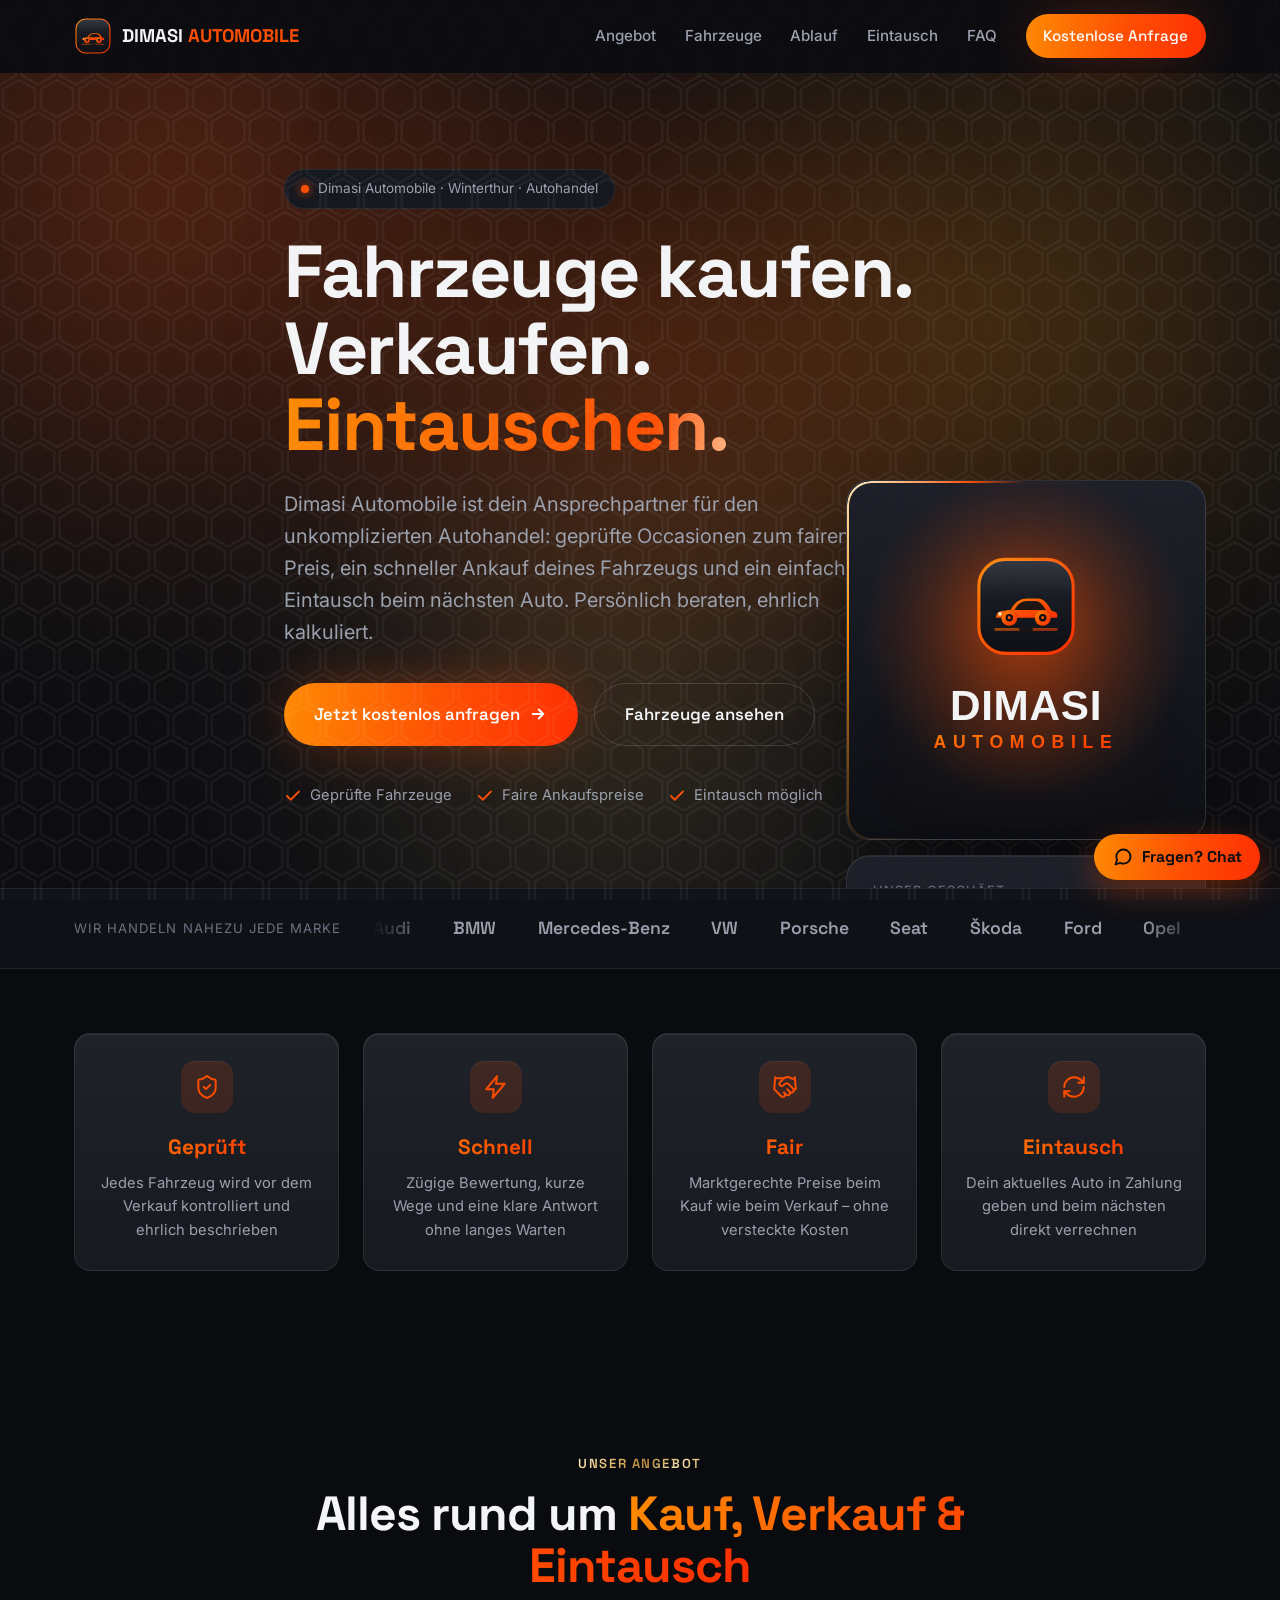
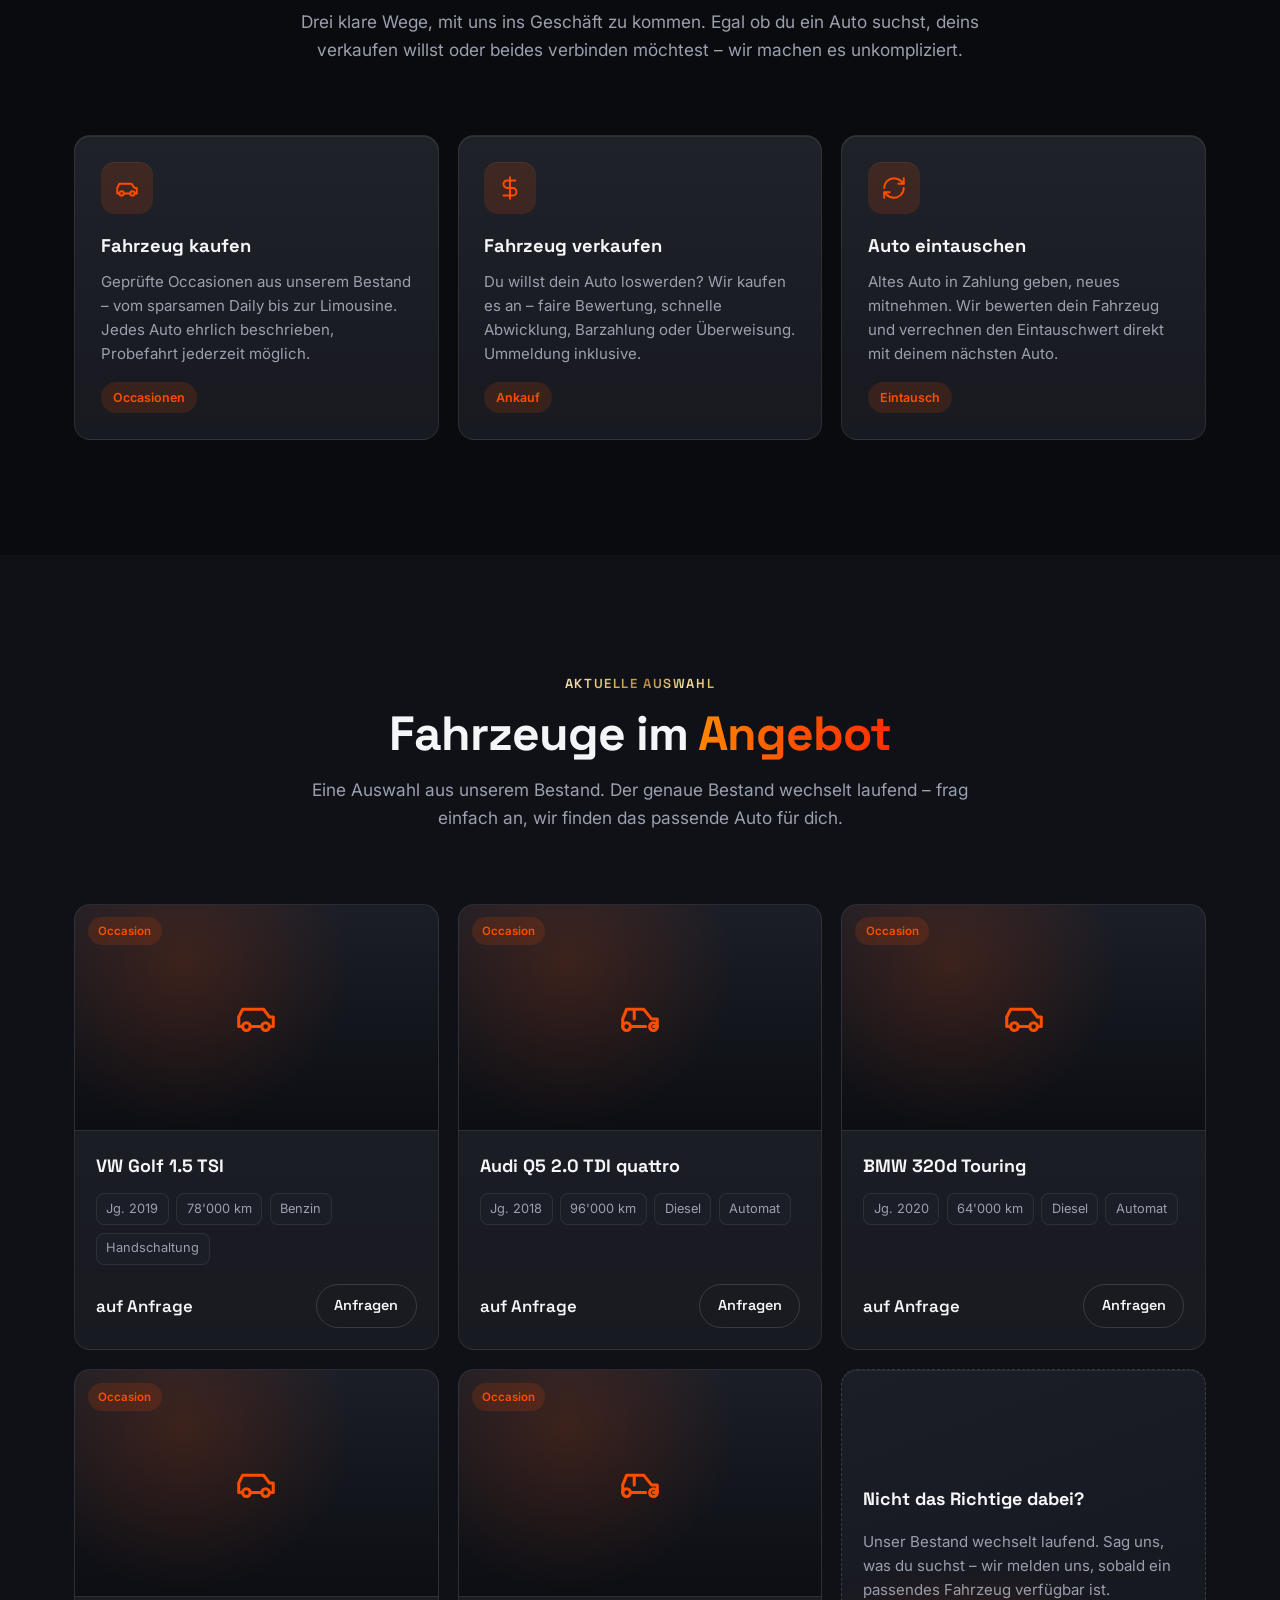
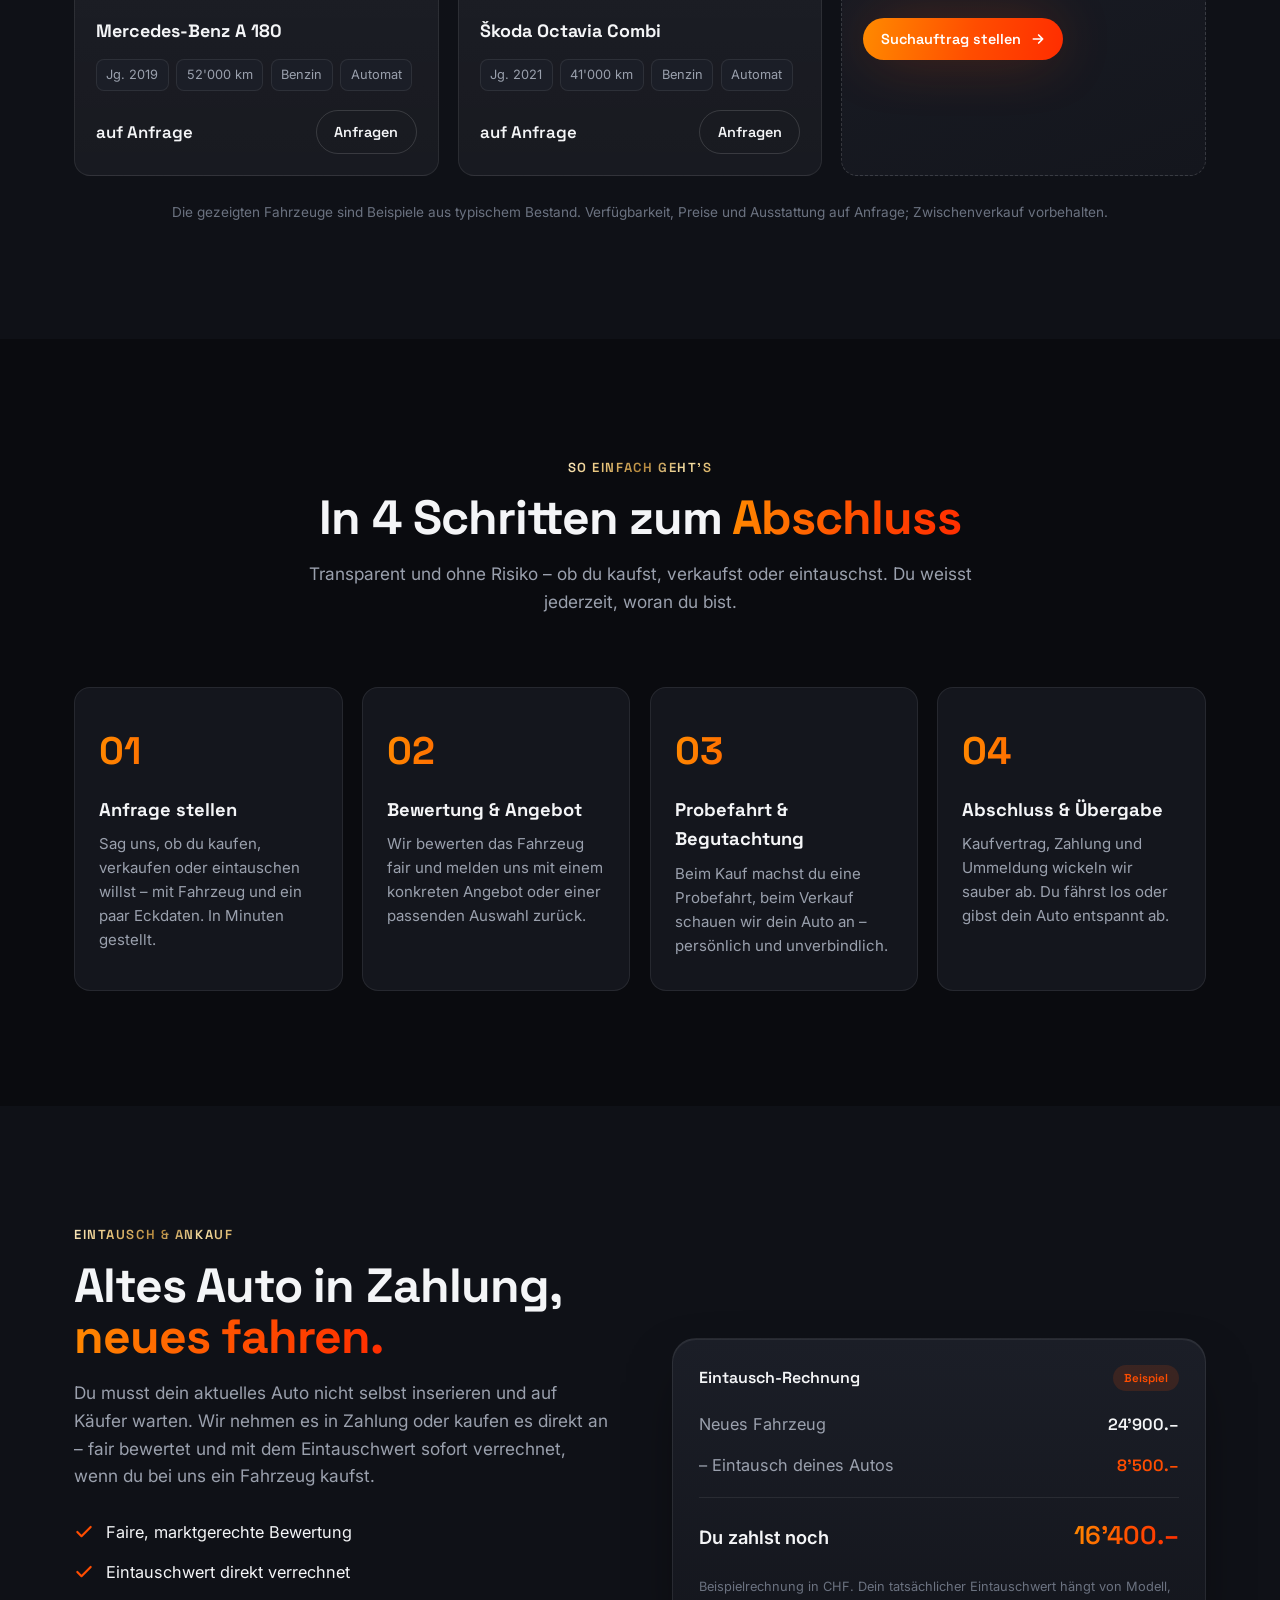
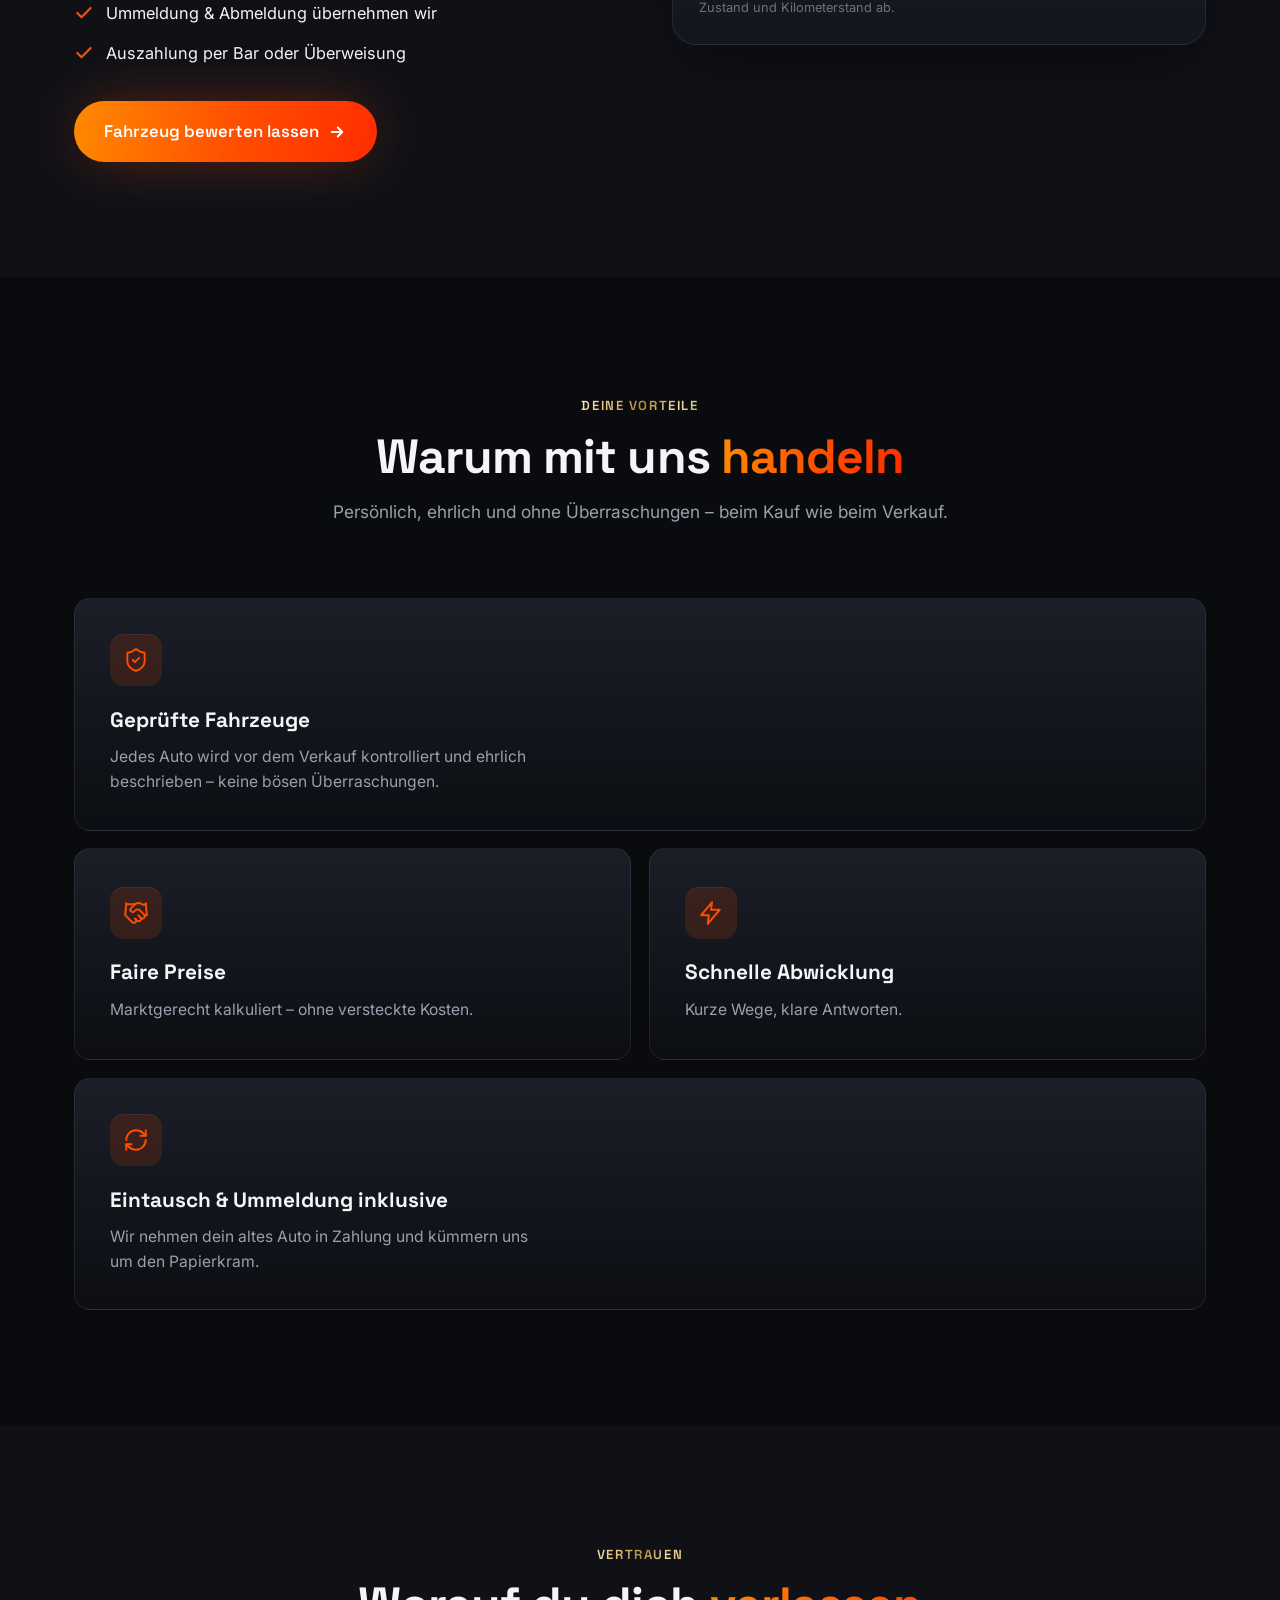
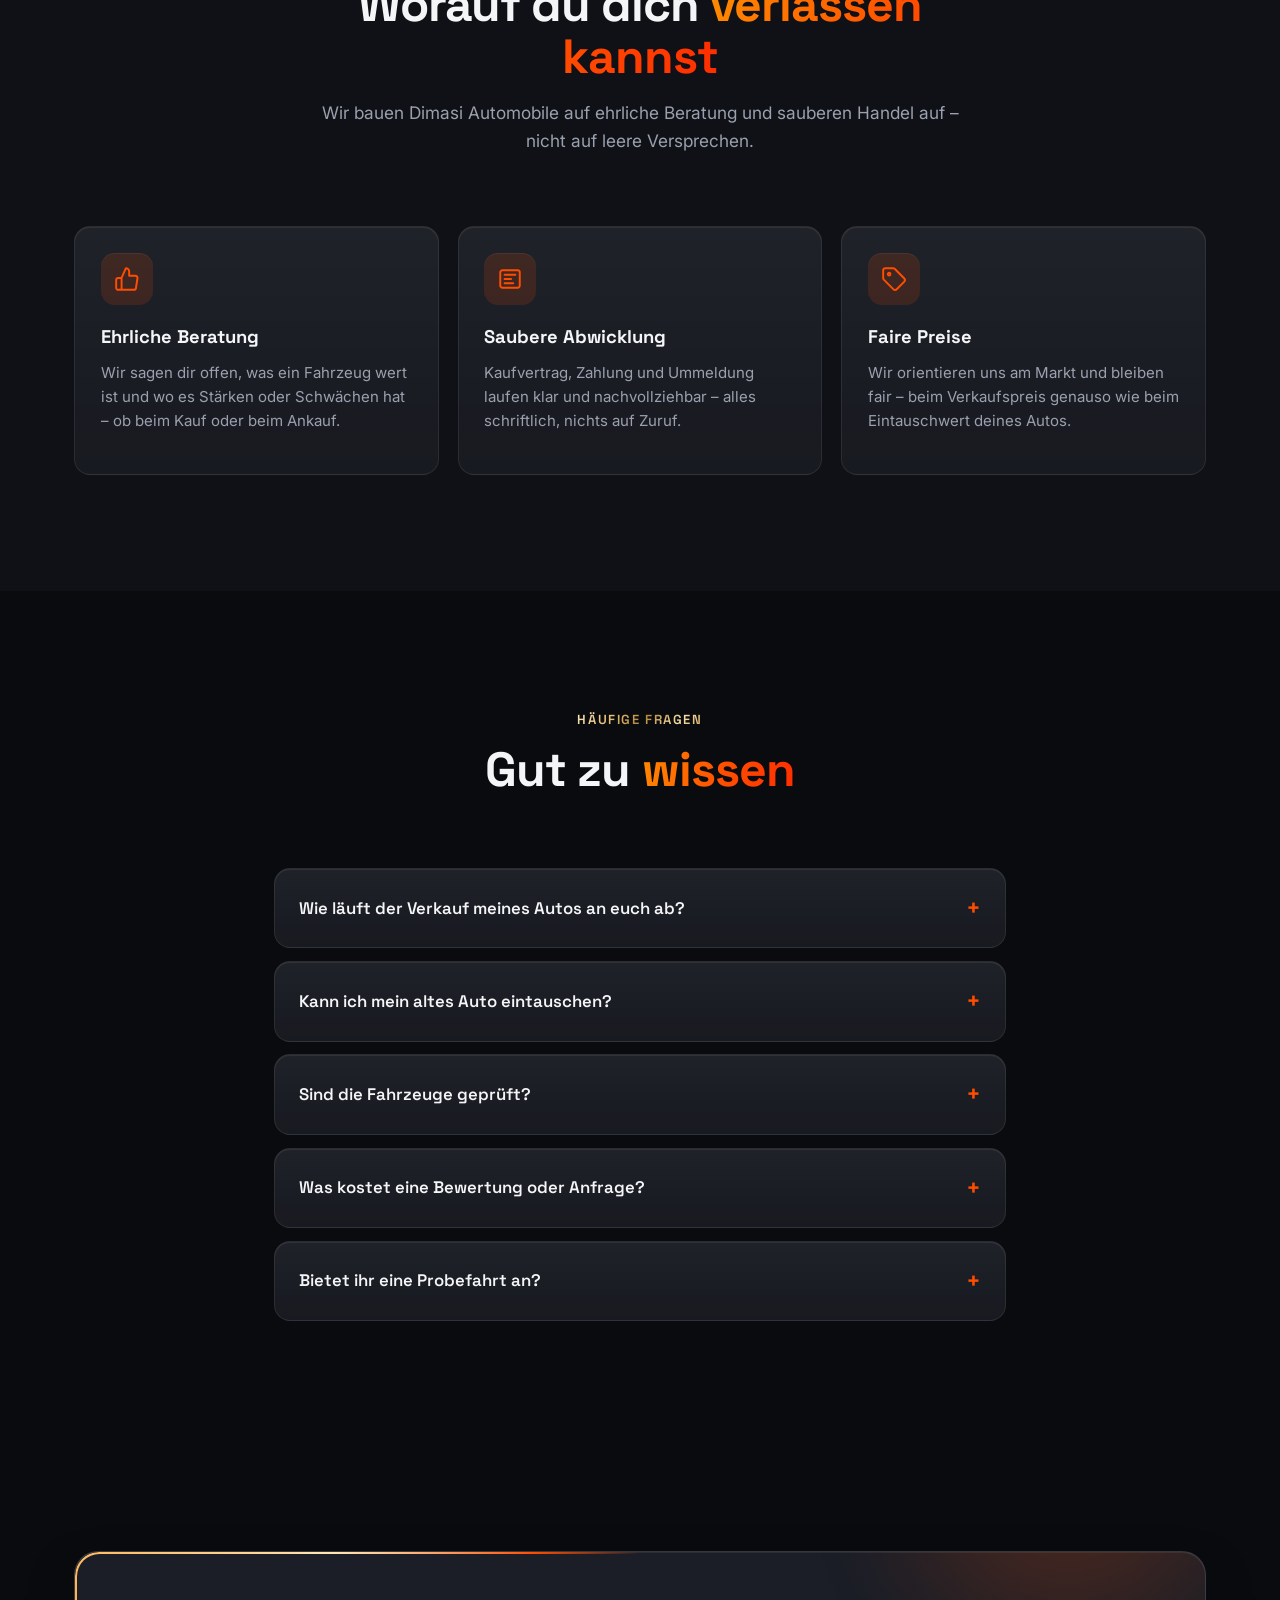
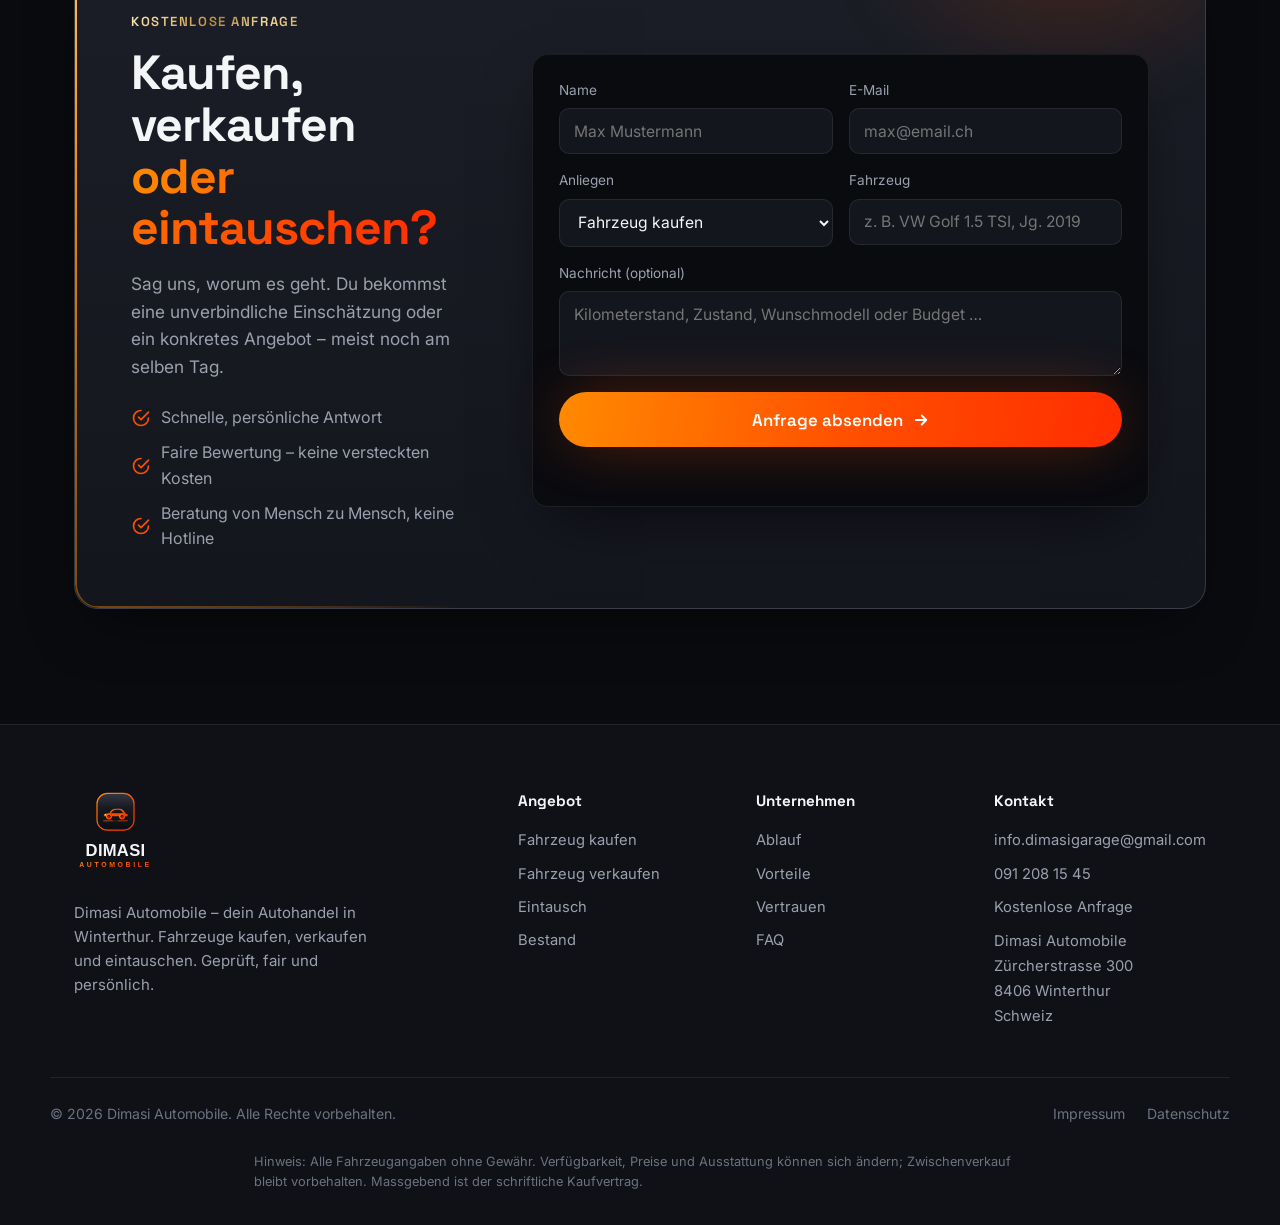
==== commit d349c789: "Dimasi Automobile: eigenes Auto-Logo (SVG) statt Garage-Logo Ersetzt die wiederverwendeten Dimasi-Ga" ====
--- a/dimasi-autohandel/index.html
+++ b/dimasi-autohandel/index.html
@@ -12,9 +12,11 @@
   <meta property="og:description" content="Fahrzeuge kaufen, verkaufen und eintauschen in Winterthur. Geprüfte Occasionen, faire Preise, persönliche Beratung." />
   <meta property="og:type" content="website" />
   <meta property="og:locale" content="de_CH" />
-  <meta property="og:image" content="assets/img/logo.png" />
-
-  <link rel="icon" type="image/png" href="assets/img/favicon-dg.png" />
+  <meta property="og:image" content="assets/img/og-image.png" />
+
+  <link rel="icon" type="image/svg+xml" href="assets/img/favicon.svg" />
+  <link rel="icon" type="image/png" sizes="32x32" href="assets/img/favicon-32.png" />
+  <link rel="apple-touch-icon" href="assets/img/apple-touch-icon.png" />
   <link rel="preconnect" href="https://fonts.googleapis.com" />
   <link rel="preconnect" href="https://fonts.gstatic.com" crossorigin />
   <link href="https://fonts.googleapis.com/css2?family=Inter:wght@400;500;600;700&family=Space+Grotesk:wght@500;600;700&display=swap" rel="stylesheet" />
@@ -32,7 +34,7 @@
   <header class="nav" id="nav">
     <div class="container nav__inner">
       <a href="#top" class="brand" aria-label="Dimasi Automobile Startseite">
-        <img class="brand__logo" src="assets/img/emblem.png" width="165" height="160" alt="" aria-hidden="true" />
+        <img class="brand__logo" src="assets/img/emblem.svg" width="120" height="120" alt="" aria-hidden="true" />
         <span class="brand__text">DIMASI<span class="brand__accent"> AUTOMOBILE</span></span>
       </a>
 
@@ -91,7 +93,7 @@
         <div class="hero__visual beam">
           <span class="hero__visual-streaks" aria-hidden="true"></span>
           <span class="hero__visual-glow" aria-hidden="true"></span>
-          <img class="hero__visual-logo" src="assets/img/logo.png" width="568" height="680" alt="Dimasi Automobile" />
+          <img class="hero__visual-logo" src="assets/img/logo.svg" width="300" height="320" alt="Dimasi Automobile" />
         </div>
         <div class="gauge gauge--overlay">
           <div class="gauge__label">Unser Geschäft</div>
@@ -553,7 +555,7 @@
     <div class="container footer__grid">
       <div class="footer__brand">
         <a href="#top" class="footer__logo" aria-label="Dimasi Automobile Startseite">
-          <img src="assets/img/logo.png" width="568" height="680" alt="Dimasi Automobile" />
+          <img src="assets/img/logo.svg" width="300" height="320" alt="Dimasi Automobile" />
         </a>
         <p>Dimasi Automobile – dein Autohandel in Winterthur. Fahrzeuge kaufen, verkaufen und eintauschen. Geprüft, fair und persönlich.</p>
       </div>
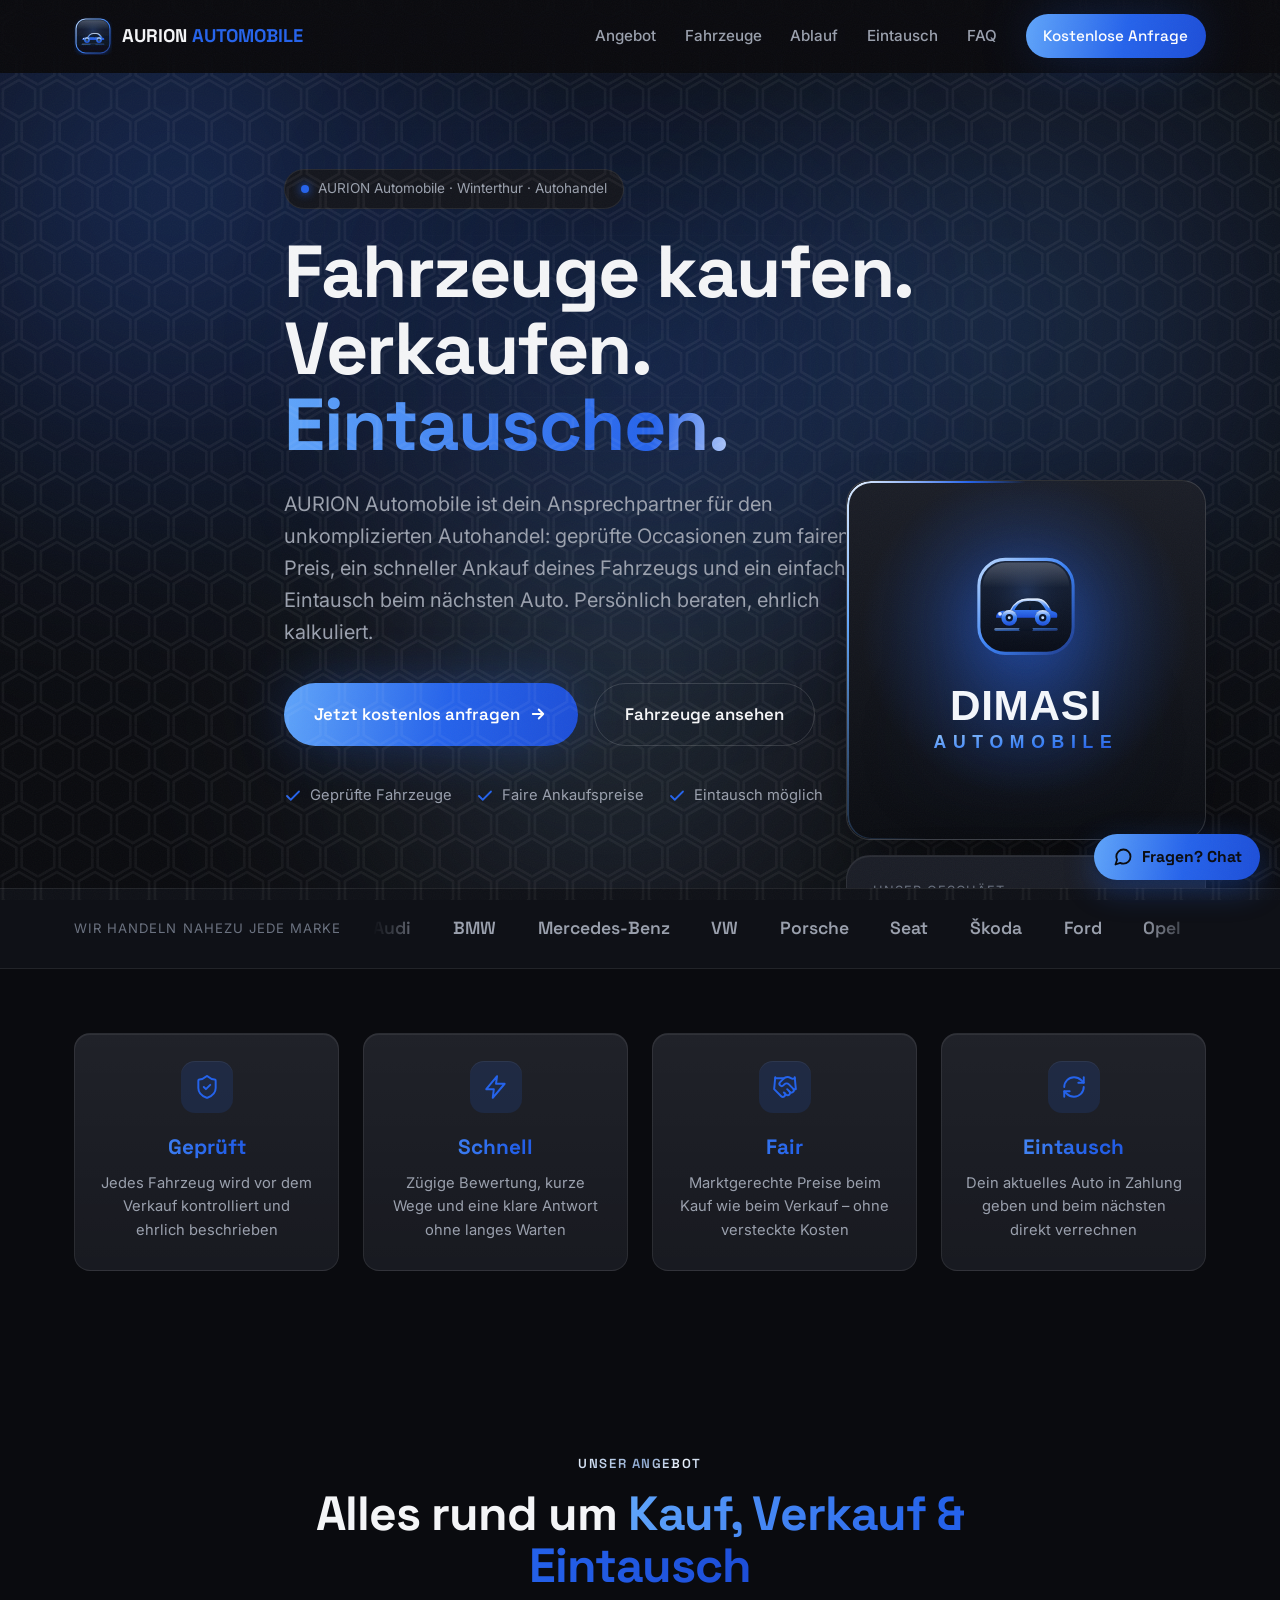
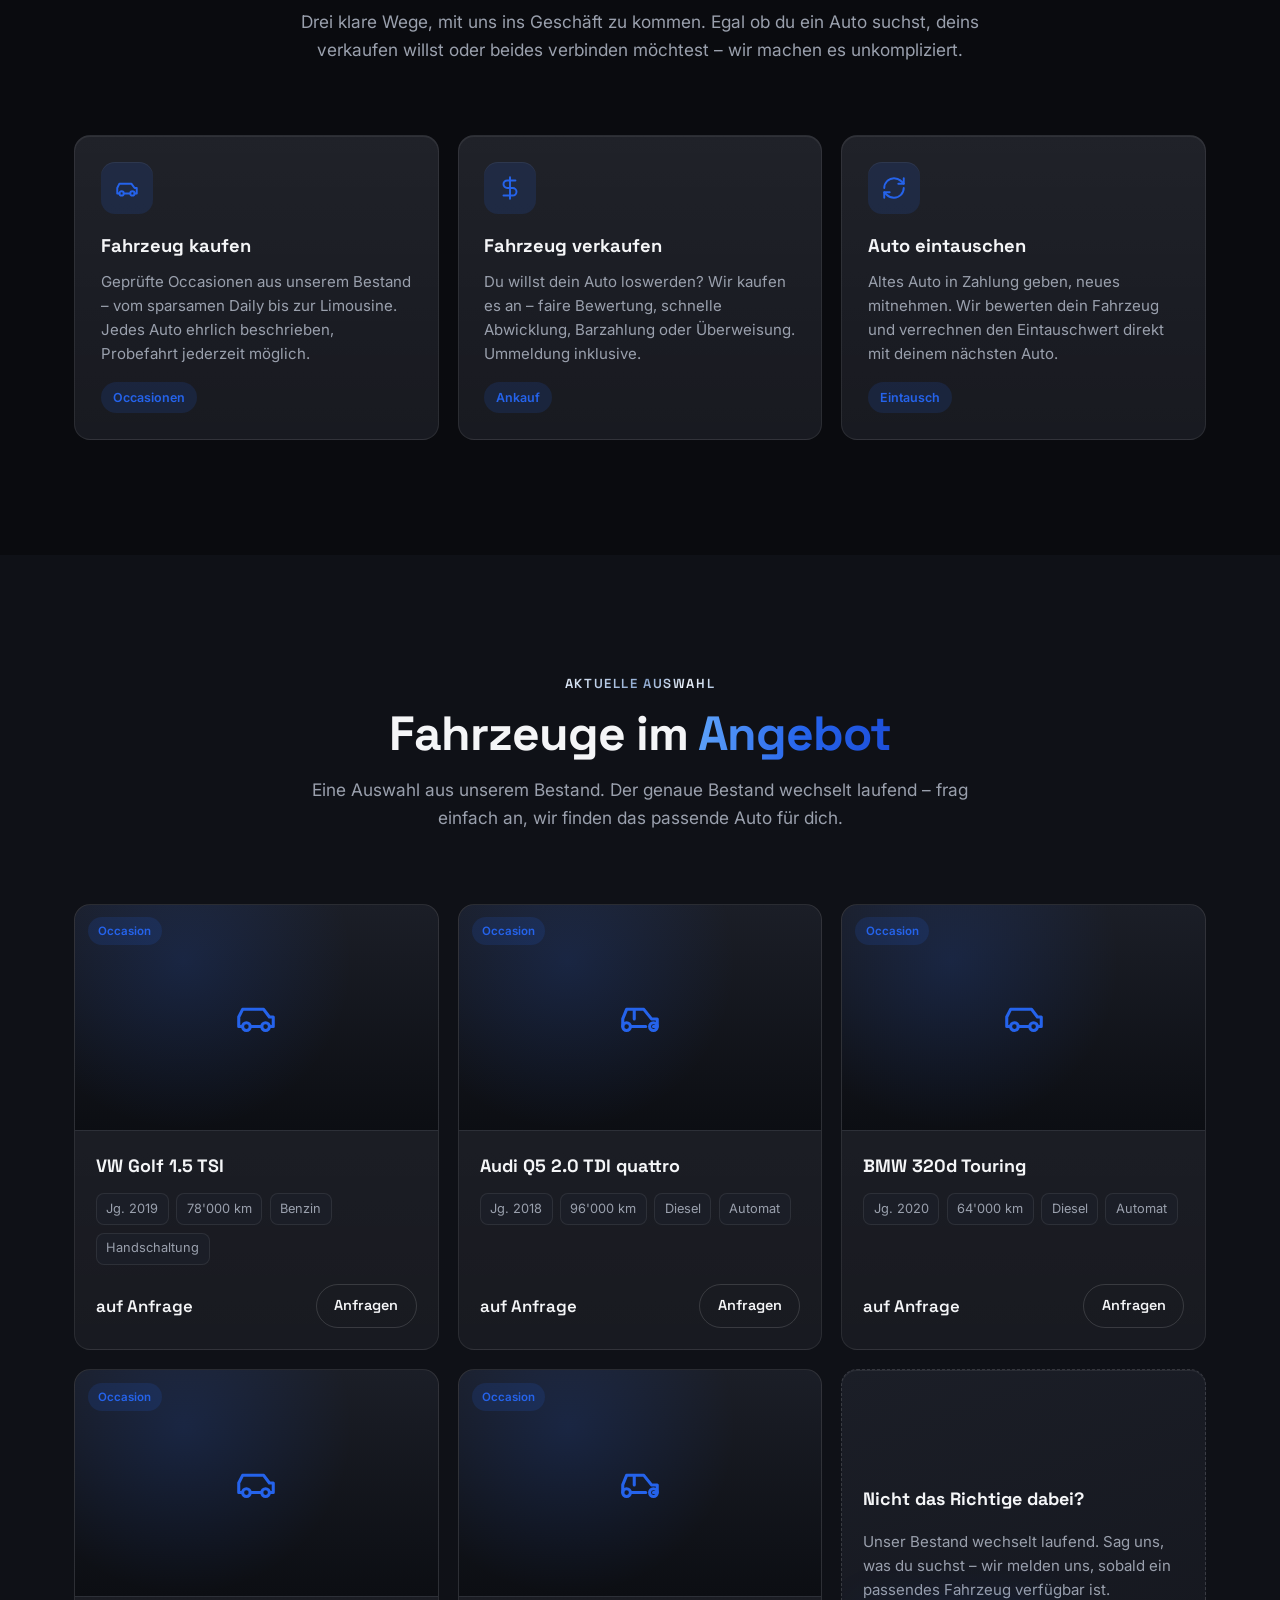
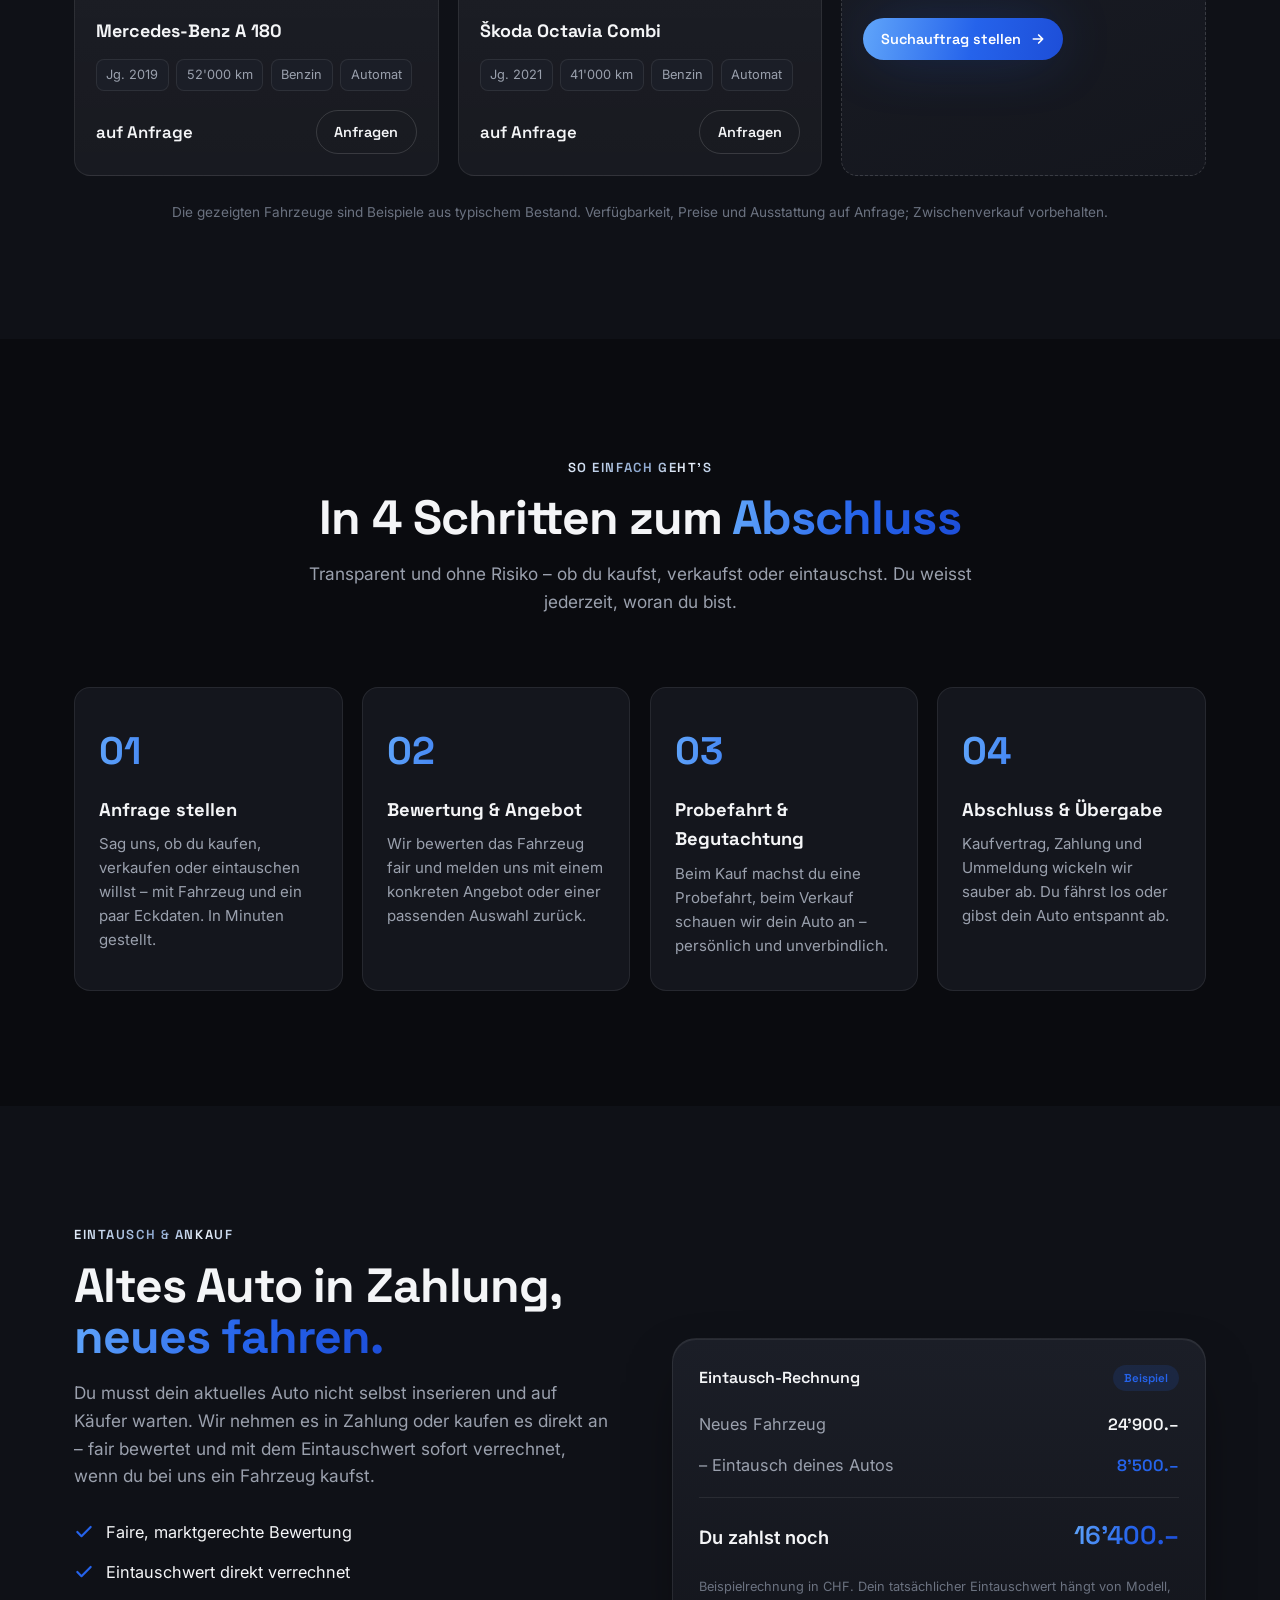
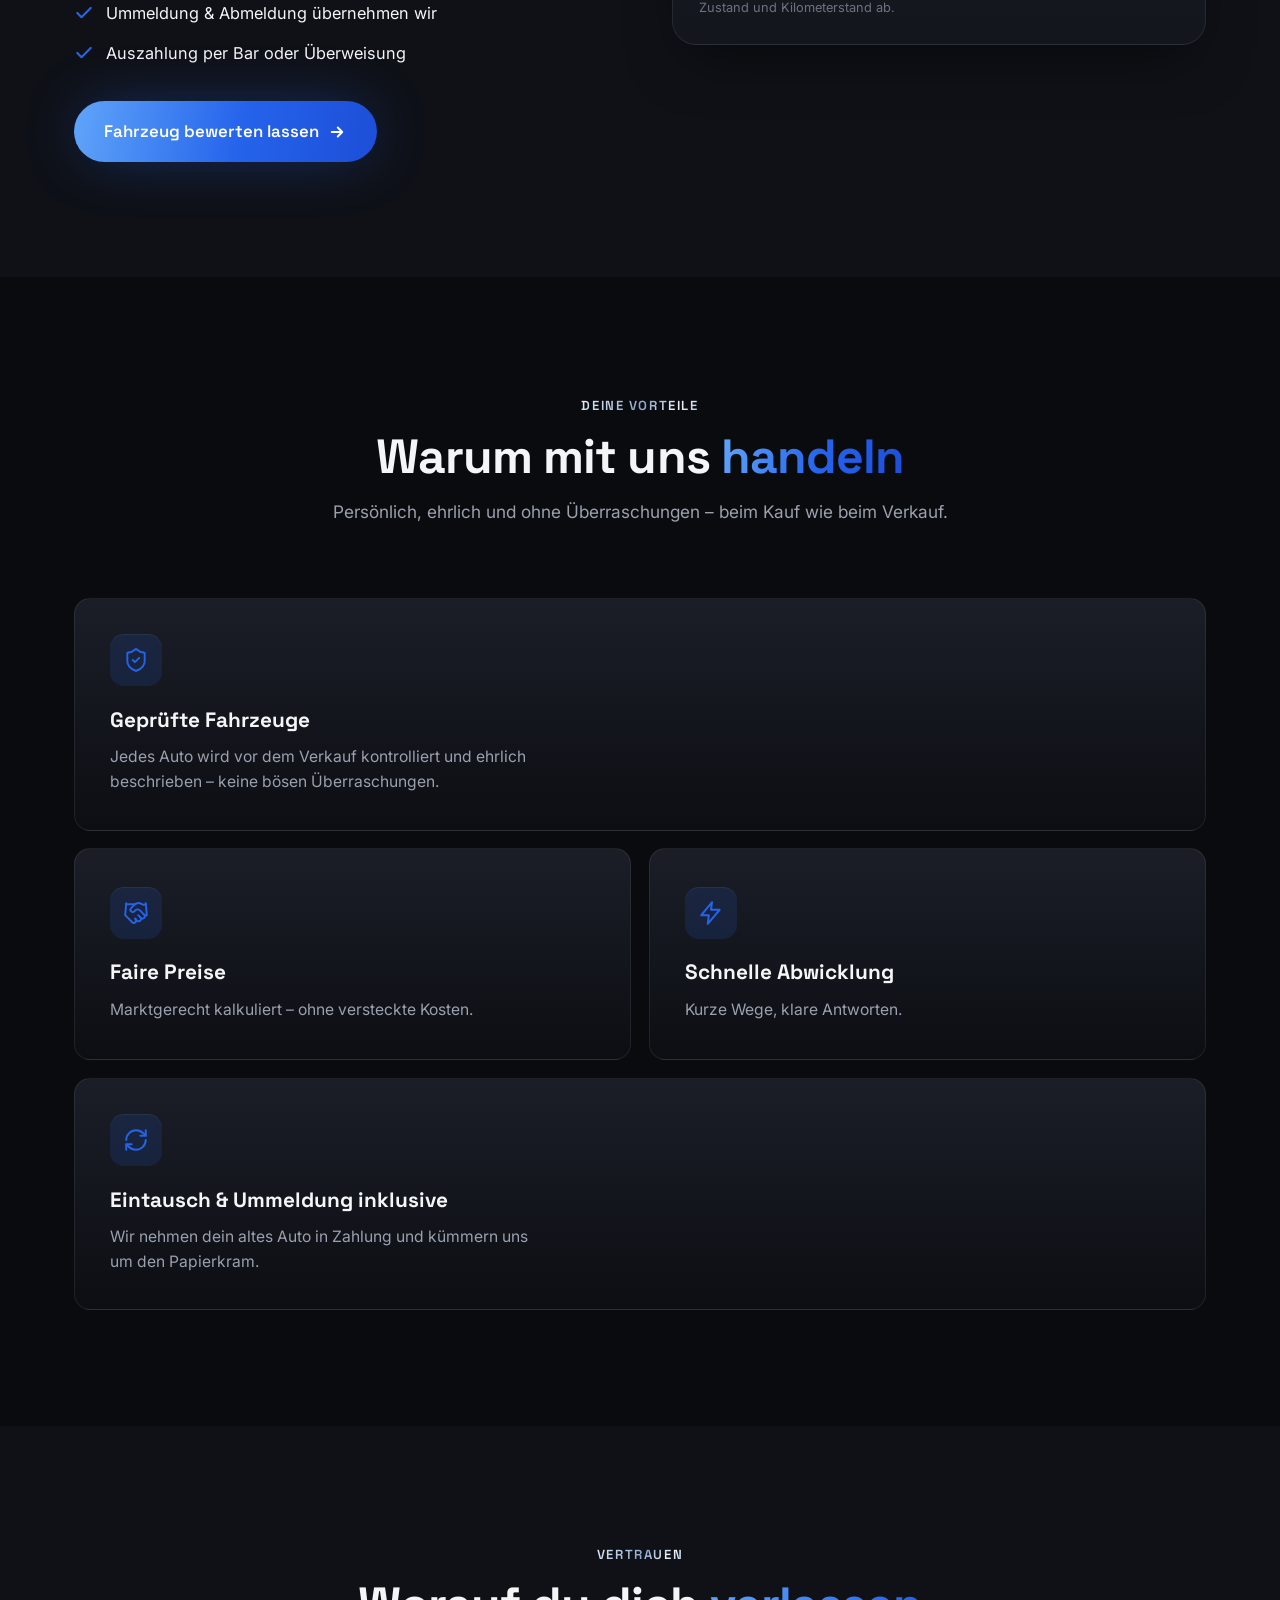
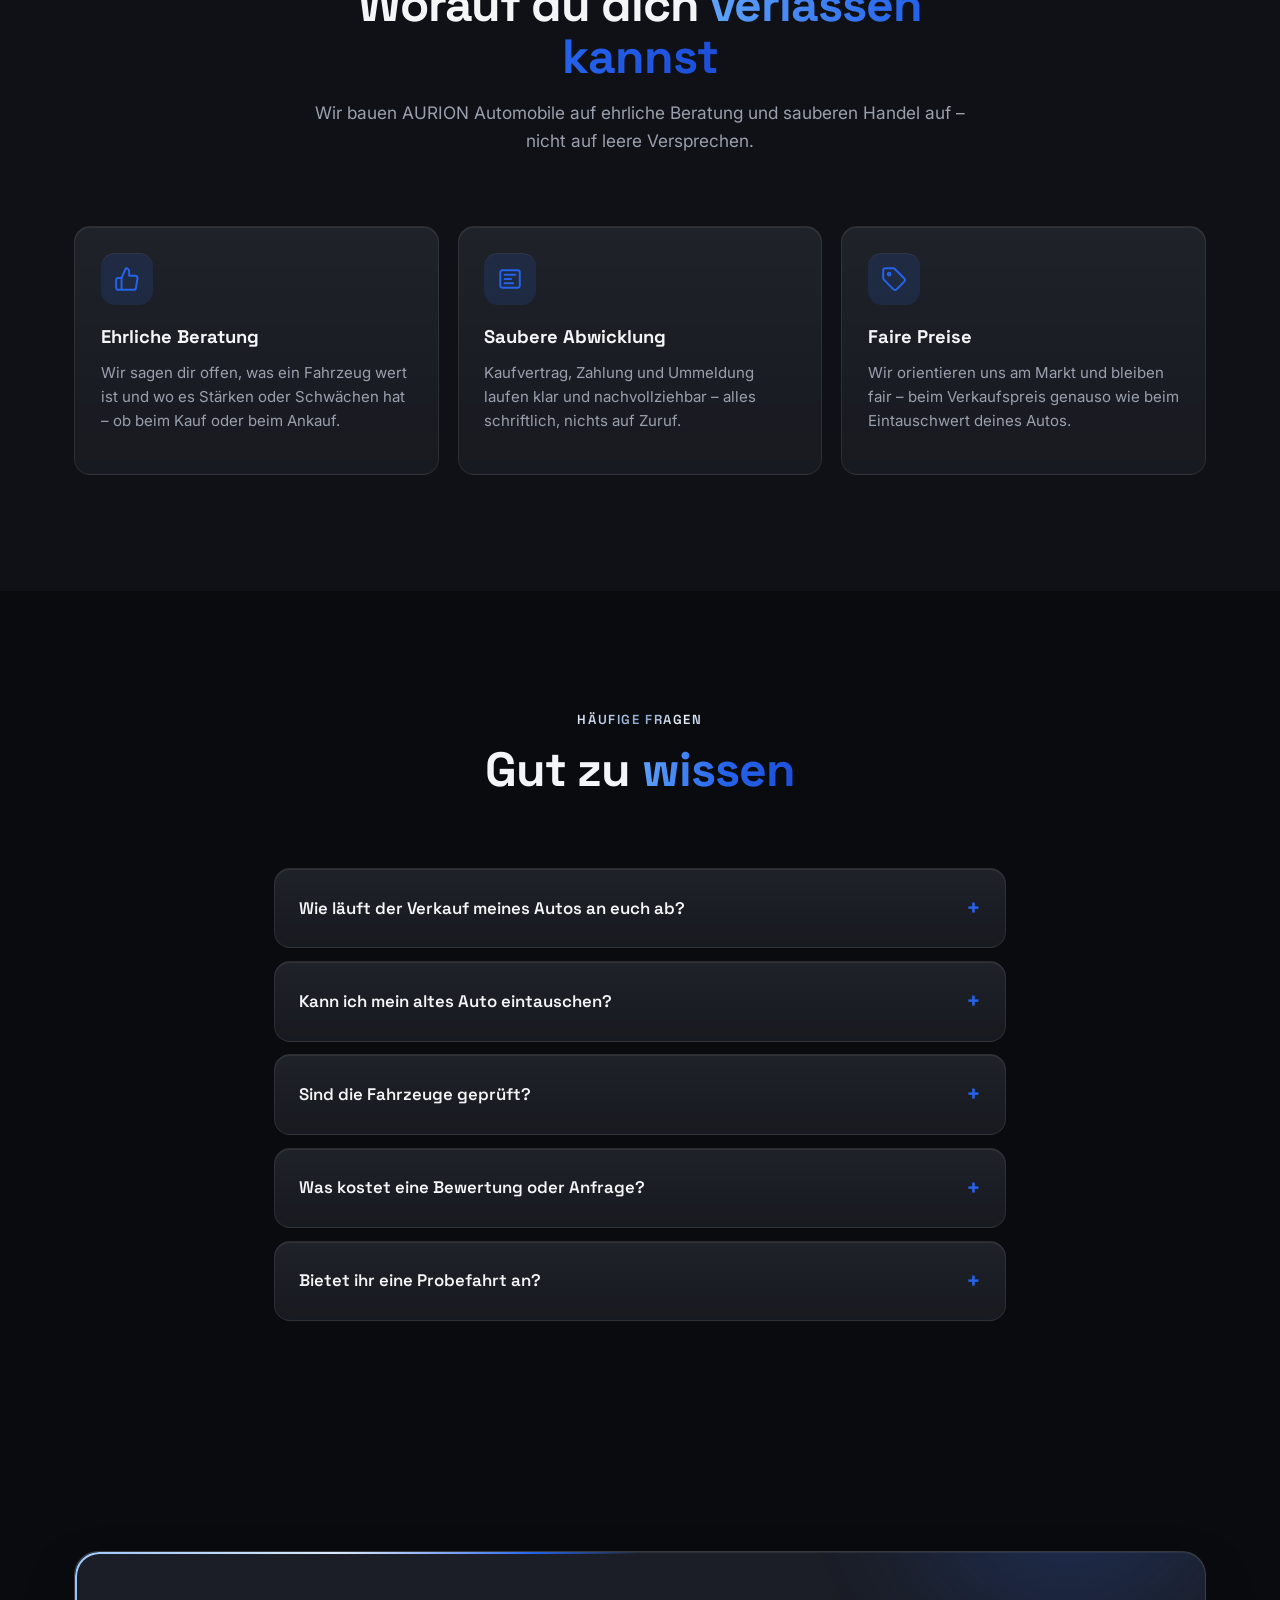
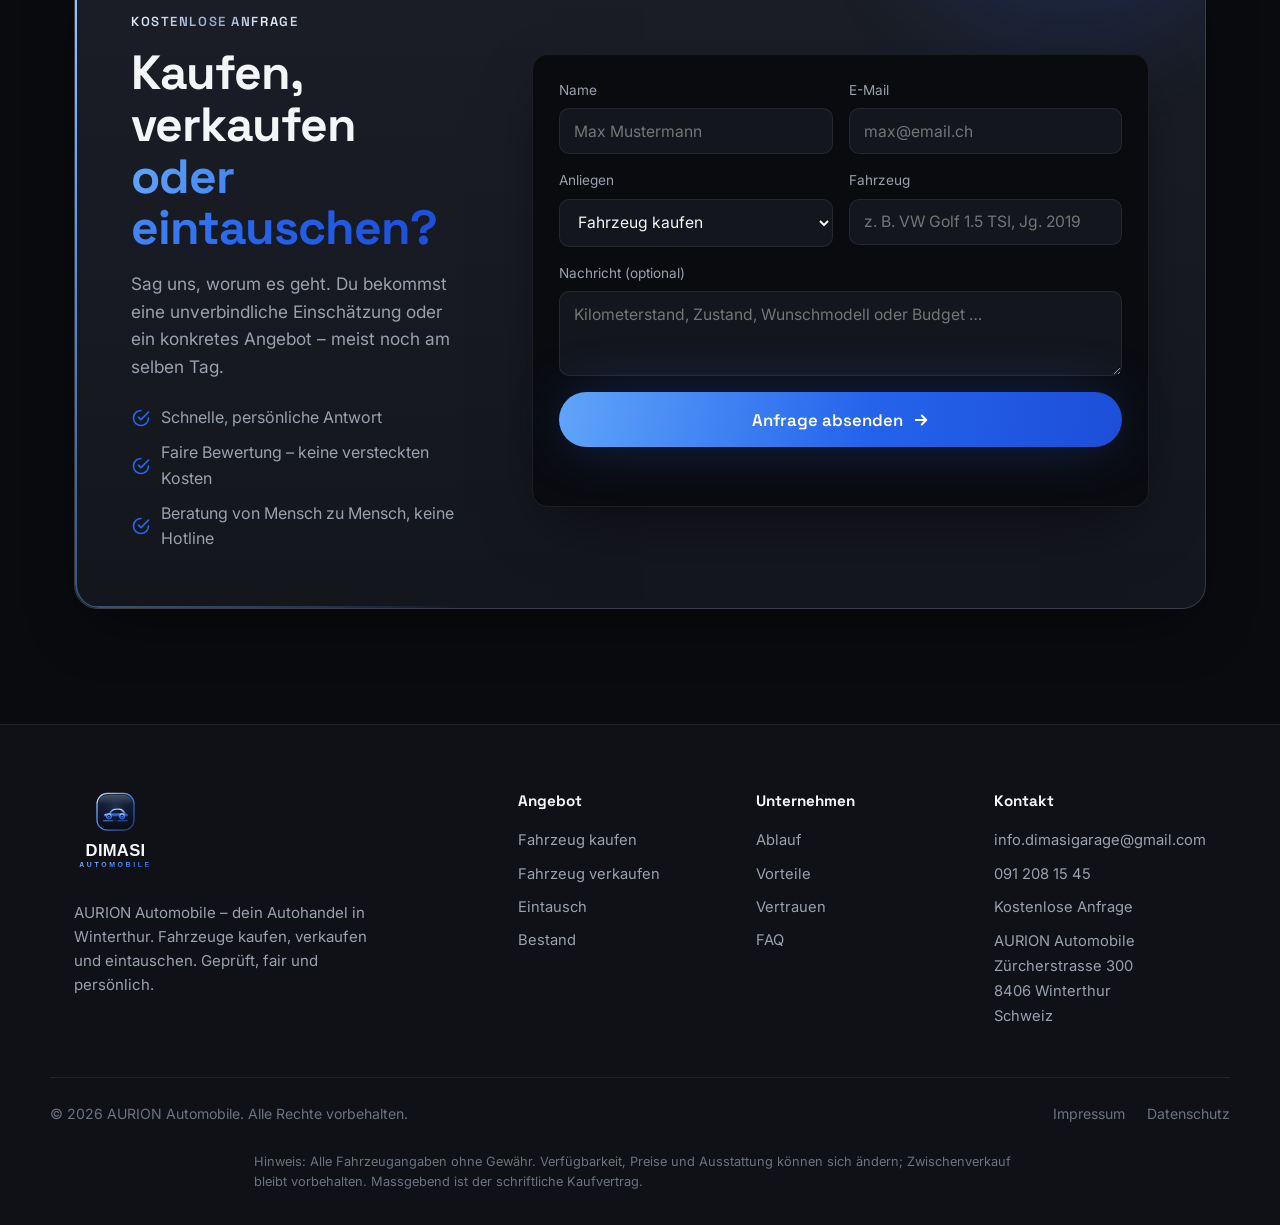
==== commit 45471d30: "Rebrand: Dimasi Automobile -> AURION Automobile Benennt die Marke durchgaengig um (Navigation, Titel" ====
--- a/dimasi-autohandel/index.html
+++ b/dimasi-autohandel/index.html
@@ -3,12 +3,12 @@
 <head>
   <meta charset="UTF-8" />
   <meta name="viewport" content="width=device-width, initial-scale=1.0" />
-  <title>Dimasi Automobile – Autohandel in Winterthur: Kauf, Verkauf & Eintausch</title>
-  <meta name="description" content="Dimasi Automobile aus Winterthur (Schweiz): Fahrzeuge kaufen, verkaufen und eintauschen. Geprüfte Occasionen, faire Ankaufspreise und unkomplizierter Eintausch deines aktuellen Autos." />
+  <title>AURION Automobile – Autohandel in Winterthur: Kauf, Verkauf & Eintausch</title>
+  <meta name="description" content="AURION Automobile aus Winterthur (Schweiz): Fahrzeuge kaufen, verkaufen und eintauschen. Geprüfte Occasionen, faire Ankaufspreise und unkomplizierter Eintausch deines aktuellen Autos." />
   <meta name="theme-color" content="#0a0b0f" />
 
   <!-- Open Graph -->
-  <meta property="og:title" content="Dimasi Automobile – Autohandel: Kauf, Verkauf & Eintausch" />
+  <meta property="og:title" content="AURION Automobile – Autohandel: Kauf, Verkauf & Eintausch" />
   <meta property="og:description" content="Fahrzeuge kaufen, verkaufen und eintauschen in Winterthur. Geprüfte Occasionen, faire Preise, persönliche Beratung." />
   <meta property="og:type" content="website" />
   <meta property="og:locale" content="de_CH" />
@@ -33,9 +33,9 @@
   <!-- ============ Navigation ============ -->
   <header class="nav" id="nav">
     <div class="container nav__inner">
-      <a href="#top" class="brand" aria-label="Dimasi Automobile Startseite">
+      <a href="#top" class="brand" aria-label="AURION Automobile Startseite">
         <img class="brand__logo" src="assets/img/emblem.svg" width="120" height="120" alt="" aria-hidden="true" />
-        <span class="brand__text">DIMASI<span class="brand__accent"> AUTOMOBILE</span></span>
+        <span class="brand__text">AURION<span class="brand__accent"> AUTOMOBILE</span></span>
       </a>
 
       <nav class="nav__links" id="navLinks" aria-label="Hauptnavigation">
@@ -61,7 +61,7 @@
       <div class="hero__grid-bg" aria-hidden="true"></div>
       <div class="container hero__inner">
         <span class="badge reveal" data-reveal>
-          <span class="badge__dot"></span> Dimasi Automobile · Winterthur · Autohandel
+          <span class="badge__dot"></span> AURION Automobile · Winterthur · Autohandel
         </span>
         <h1 class="hero__title reveal" data-reveal>
           Fahrzeuge kaufen.<br />
@@ -69,7 +69,7 @@
           <span class="text-gradient shimmer">Eintauschen.</span>
         </h1>
         <p class="hero__sub reveal" data-reveal>
-          Dimasi Automobile ist dein Ansprechpartner für den unkomplizierten Autohandel:
+          AURION Automobile ist dein Ansprechpartner für den unkomplizierten Autohandel:
           geprüfte Occasionen zum fairen Preis, ein schneller Ankauf deines Fahrzeugs und
           ein einfacher Eintausch beim nächsten Auto. Persönlich beraten, ehrlich kalkuliert.
         </p>
@@ -93,7 +93,7 @@
         <div class="hero__visual beam">
           <span class="hero__visual-streaks" aria-hidden="true"></span>
           <span class="hero__visual-glow" aria-hidden="true"></span>
-          <img class="hero__visual-logo" src="assets/img/logo.svg" width="300" height="320" alt="Dimasi Automobile" />
+          <img class="hero__visual-logo" src="assets/img/logo.svg" width="300" height="320" alt="AURION Automobile" />
         </div>
         <div class="gauge gauge--overlay">
           <div class="gauge__label">Unser Geschäft</div>
@@ -428,7 +428,7 @@
         <div class="section__head reveal" data-reveal>
           <span class="eyebrow">Vertrauen</span>
           <h2 class="section__title">Worauf du dich <span class="text-gradient">verlassen kannst</span></h2>
-          <p class="section__lead">Wir bauen Dimasi Automobile auf ehrliche Beratung und sauberen Handel auf – nicht auf leere Versprechen.</p>
+          <p class="section__lead">Wir bauen AURION Automobile auf ehrliche Beratung und sauberen Handel auf – nicht auf leere Versprechen.</p>
         </div>
 
         <div class="trust">
@@ -554,10 +554,10 @@
   <footer class="footer">
     <div class="container footer__grid">
       <div class="footer__brand">
-        <a href="#top" class="footer__logo" aria-label="Dimasi Automobile Startseite">
-          <img src="assets/img/logo.svg" width="300" height="320" alt="Dimasi Automobile" />
+        <a href="#top" class="footer__logo" aria-label="AURION Automobile Startseite">
+          <img src="assets/img/logo.svg" width="300" height="320" alt="AURION Automobile" />
         </a>
-        <p>Dimasi Automobile – dein Autohandel in Winterthur. Fahrzeuge kaufen, verkaufen und eintauschen. Geprüft, fair und persönlich.</p>
+        <p>AURION Automobile – dein Autohandel in Winterthur. Fahrzeuge kaufen, verkaufen und eintauschen. Geprüft, fair und persönlich.</p>
       </div>
       <div class="footer__col">
         <h4>Angebot</h4>
@@ -579,7 +579,7 @@
         <a href="tel:+41912081545">091 208 15 45</a>
         <a href="#kontakt">Kostenlose Anfrage</a>
         <address class="footer__addr">
-          Dimasi Automobile<br />
+          AURION Automobile<br />
           Zürcherstrasse 300<br />
           8406 Winterthur<br />
           Schweiz
@@ -587,7 +587,7 @@
       </div>
     </div>
     <div class="container footer__bottom">
-      <span>© 2026 Dimasi Automobile. Alle Rechte vorbehalten.</span>
+      <span>© 2026 AURION Automobile. Alle Rechte vorbehalten.</span>
       <div class="footer__legal">
         <a href="impressum.html">Impressum</a>
         <a href="datenschutz.html">Datenschutz</a>
--- a/dimasi-autohandel/css/styles.css
+++ b/dimasi-autohandel/css/styles.css
@@ -1,5 +1,5 @@
 /* =====================================================
-   Dimasi Garage — Design System
+   AURION Automobile — Design System
    Aufgebaut nach dem "Premium Webseiten"-Leitfaden:
    konsistente Tokens (Farben, Schriften, Abstände),
    echte Inhalte, dezente Animationen, voll responsive.
@@ -18,13 +18,13 @@
   --text-muted:#9aa0ad;
   --text-dim:  #6b7280;
 
-  --accent:    #ff4d00;
-  --accent-2:  #ff8a00;
-  --accent-soft: rgba(255, 77, 0, .14);
-  --gradient:  linear-gradient(100deg, #ff8a00 0%, #ff4d00 55%, #ff2d00 100%);
-
-  /* --- Luxus: Metallic-Schimmer (Gold/Chrom) + Glas --- */
-  --metal:     linear-gradient(135deg, #fbecc6 0%, #e7c277 28%, #b6883b 52%, #f6e0a6 78%, #cda14f 100%);
+  --accent:    #2563eb;
+  --accent-2:  #60a5fa;
+  --accent-soft: rgba(37, 99, 235, .14);
+  --gradient:  linear-gradient(100deg, #60a5fa 0%, #2563eb 55%, #1d4ed8 100%);
+
+  /* --- Luxus: Metallic-Schimmer (Silber/Chrom) + Glas --- */
+  --metal:     linear-gradient(135deg, #eaf1fb 0%, #b9cce6 28%, #8aa6cf 52%, #eef4fc 78%, #a9c0de 100%);
   --glass-bg:  linear-gradient(180deg, rgba(255,255,255,.05), rgba(255,255,255,.015));
   --glass-hi:  inset 0 1px 0 rgba(255,255,255,.07);
   --hairline:  rgba(255,255,255,.10);
@@ -47,7 +47,7 @@
   --radius-lg:24px;
   --radius-pill: 999px;
   --shadow:   0 24px 60px -20px rgba(0, 0, 0, .6);
-  --shadow-glow: 0 0 60px -10px rgba(255, 77, 0, .45);
+  --shadow-glow: 0 0 60px -10px rgba(37, 99, 235, .45);
 
   --maxw: 1180px;
 }
@@ -99,7 +99,7 @@
 .btn svg { transition: transform .25s ease; }
 .btn:hover svg { transform: translateX(3px); }
 .btn--primary { background: var(--gradient); color: #fff; box-shadow: var(--shadow-glow); }
-.btn--primary:hover { transform: translateY(-2px); box-shadow: 0 0 70px -6px rgba(255,77,0,.6); }
+.btn--primary:hover { transform: translateY(-2px); box-shadow: 0 0 70px -6px rgba(37,99,235,.6); }
 .btn--ghost { background: transparent; color: var(--text); border: 1px solid var(--border-strong); }
 .btn--ghost:hover { background: rgba(255,255,255,.05); transform: translateY(-2px); }
 .btn--large { --pad-y: 1.05rem; --pad-x: 1.9rem; font-size: 1.05rem; }
@@ -147,7 +147,7 @@
 .hero__glow {
   position: absolute; top: -20%; left: 50%; transform: translateX(-50%);
   width: 900px; height: 900px; border-radius: 50%;
-  background: radial-gradient(circle, rgba(255,77,0,.22), transparent 60%);
+  background: radial-gradient(circle, rgba(37,99,235,.22), transparent 60%);
   filter: blur(40px); z-index: 1; pointer-events: none;
 }
 .hero__grid-bg {
@@ -282,7 +282,7 @@
 .dyno__grid line { stroke: rgba(255,255,255,.06); stroke-width: 1; }
 .dyno__line { fill: none; stroke-linecap: round; stroke-width: 3; stroke-dasharray: 600; stroke-dashoffset: 600; animation: draw 2s ease forwards; }
 .dyno__line--stock { stroke: var(--text-dim); stroke-width: 2.5; stroke-dasharray: 4 6; animation: none; }
-.dyno__line--tuned { stroke: var(--accent); filter: drop-shadow(0 0 6px rgba(255,77,0,.6)); }
+.dyno__line--tuned { stroke: var(--accent); filter: drop-shadow(0 0 6px rgba(37,99,235,.6)); }
 .is-visible .dyno__line--tuned { animation: draw 2s ease forwards; }
 @keyframes draw { to { stroke-dashoffset: 0; } }
 .dyno__area { opacity: 0; transition: opacity 1.2s ease .6s; }
@@ -322,7 +322,7 @@
   border: 1px solid var(--border-strong); border-radius: var(--radius-lg);
   padding: clamp(2rem, 5vw, 3.5rem);
 }
-.cta__glow { position: absolute; top: -50%; right: -10%; width: 500px; height: 500px; border-radius: 50%; background: radial-gradient(circle, rgba(255,77,0,.25), transparent 65%); filter: blur(30px); pointer-events: none; }
+.cta__glow { position: absolute; top: -50%; right: -10%; width: 500px; height: 500px; border-radius: 50%; background: radial-gradient(circle, rgba(37,99,235,.25), transparent 65%); filter: blur(30px); pointer-events: none; }
 .cta__text { position: relative; z-index: 2; }
 .cta__text .section__title, .cta__text .section__lead { text-align: left; }
 .cta__perks { display: flex; flex-direction: column; gap: .6rem; margin-top: 1.5rem; color: var(--text-muted); }
@@ -395,7 +395,7 @@
 }
 .hero__visual-glow {
   position: absolute; inset: 0;
-  background: radial-gradient(circle at 50% 42%, rgba(255,77,0,.38), transparent 60%);
+  background: radial-gradient(circle at 50% 42%, rgba(37,99,235,.38), transparent 60%);
 }
 .hero__visual-streaks { display: none; }
 .hero__visual { padding: clamp(1.6rem, 5vw, 2.6rem); }
@@ -403,7 +403,7 @@
   position: relative; width: auto; height: auto;
   max-height: 82%; max-width: 82%;
   object-fit: contain;
-  filter: drop-shadow(0 16px 40px rgba(255,77,0,.5));
+  filter: drop-shadow(0 16px 40px rgba(37,99,235,.5));
   animation: floaty 5s ease-in-out infinite;
 }
 @keyframes floaty { 0%,100% { transform: translateY(-6px); } 50% { transform: translateY(6px); } }
@@ -430,7 +430,7 @@
 /* Designed gallery tiles (kein Foto) */
 .gallery__item { background: linear-gradient(180deg, var(--surface-2), #0c0e13); transition: transform .25s ease, border-color .25s ease; }
 .gallery__item:hover { transform: translateY(-4px); border-color: var(--border-strong); }
-.gallery__deco { position: absolute; inset: 0; background: radial-gradient(circle at 28% 22%, rgba(255,77,0,.20), transparent 55%); }
+.gallery__deco { position: absolute; inset: 0; background: radial-gradient(circle at 28% 22%, rgba(37,99,235,.20), transparent 55%); }
 .gallery__content { position: relative; z-index: 1; min-height: 210px; display: flex; flex-direction: column; justify-content: center; padding: 2.2rem; }
 .gallery__item--wide .gallery__content { min-height: 180px; }
 .gallery__icn { font-size: 2.1rem; margin-bottom: .7rem; }
@@ -481,7 +481,7 @@
 
 /* Edler Hover-Glow */
 .card:hover, .vehicle:hover, .stat:hover, .gallery__item:hover, .quote:hover {
-  box-shadow: var(--glass-hi), 0 26px 54px -26px rgba(255, 77, 0, .38);
+  box-shadow: var(--glass-hi), 0 26px 54px -26px rgba(37, 99, 235, .38);
 }
 
 /* Button-Sheen: Licht-Sweep über den CTA */
@@ -516,9 +516,9 @@
   position: absolute; inset: -30% -15%; z-index: 0; pointer-events: none;
   filter: blur(70px); opacity: .55; mix-blend-mode: screen;
   background:
-    radial-gradient(40% 50% at 22% 28%, rgba(255, 77, 0, .55), transparent 70%),
-    radial-gradient(36% 46% at 72% 38%, rgba(255, 138, 0, .45), transparent 70%),
-    radial-gradient(32% 42% at 48% 66%, rgba(255, 198, 92, .30), transparent 70%);
+    radial-gradient(40% 50% at 22% 28%, rgba(37, 99, 235, .55), transparent 70%),
+    radial-gradient(36% 46% at 72% 38%, rgba(59, 130, 246, .45), transparent 70%),
+    radial-gradient(32% 42% at 48% 66%, rgba(147, 197, 253, .30), transparent 70%);
   will-change: transform;
   animation: aurora 18s ease-in-out infinite alternate;
 }
@@ -530,7 +530,7 @@
 
 /* --- Shimmer-Text (Lichtglanz wandert über die Headline) --- */
 .shimmer {
-  background: linear-gradient(100deg, #ff8a00 0%, #ff4d00 38%, #ffe7c2 50%, #ff4d00 62%, #ff2d00 100%);
+  background: linear-gradient(100deg, #60a5fa 0%, #2563eb 38%, #eff6ff 50%, #2563eb 62%, #1d4ed8 100%);
   background-size: 220% 100%;
   -webkit-background-clip: text; background-clip: text;
   -webkit-text-fill-color: transparent; color: transparent;
@@ -544,7 +544,7 @@
 .beam::after {
   content: ""; position: absolute; inset: 0; border-radius: inherit; padding: 1.5px;
   pointer-events: none; z-index: 4;
-  background: conic-gradient(from var(--beam-angle), transparent 58%, var(--accent-2) 78%, #ffe6b8 88%, var(--accent) 95%, transparent 100%);
+  background: conic-gradient(from var(--beam-angle), transparent 58%, var(--accent-2) 78%, #dbeafe 88%, var(--accent) 95%, transparent 100%);
   -webkit-mask: linear-gradient(#000 0 0) content-box, linear-gradient(#000 0 0);
           mask: linear-gradient(#000 0 0) content-box, linear-gradient(#000 0 0);
   -webkit-mask-composite: xor; mask-composite: exclude;
@@ -557,7 +557,7 @@
 .card::after, .vehicle::after, .gallery__item::after, .stat::after {
   content: ""; position: absolute; inset: 0; border-radius: inherit; pointer-events: none; z-index: 0;
   opacity: 0; transition: opacity .35s ease;
-  background: radial-gradient(220px circle at var(--mx) var(--my), rgba(255, 138, 0, .16), transparent 55%);
+  background: radial-gradient(220px circle at var(--mx) var(--my), rgba(59, 130, 246, .16), transparent 55%);
 }
 .card:hover::after, .vehicle:hover::after, .gallery__item:hover::after, .stat:hover::after { opacity: 1; }
 .card > *, .vehicle > *, .gallery__item > *, .stat > * { position: relative; z-index: 1; }
@@ -570,7 +570,7 @@
 .meteors { position: absolute; inset: 0; overflow: hidden; pointer-events: none; z-index: 0; border-radius: inherit; }
 .meteor {
   position: absolute; top: -12%; width: 2px; height: 64px; border-radius: 2px;
-  background: linear-gradient(180deg, rgba(255, 210, 150, .9), transparent);
+  background: linear-gradient(180deg, rgba(191, 219, 254, .9), transparent);
   opacity: 0; animation: meteor linear infinite;
 }
 @keyframes meteor {
@@ -665,7 +665,7 @@
   background-image: var(--glass-bg); box-shadow: var(--glass-hi);
   transition: transform .25s ease, border-color .25s ease;
 }
-.listing:hover { transform: translateY(-5px); border-color: var(--border-strong); box-shadow: var(--glass-hi), 0 26px 54px -26px rgba(255, 77, 0, .38); }
+.listing:hover { transform: translateY(-5px); border-color: var(--border-strong); box-shadow: var(--glass-hi), 0 26px 54px -26px rgba(37, 99, 235, .38); }
 .listing__media {
   position: relative; display: grid; place-items: center;
   aspect-ratio: 16 / 10; color: var(--accent);
@@ -674,7 +674,7 @@
 }
 .listing__media::after {
   content: ""; position: absolute; inset: 0;
-  background: radial-gradient(circle at 30% 25%, rgba(255,77,0,.16), transparent 55%);
+  background: radial-gradient(circle at 30% 25%, rgba(37,99,235,.16), transparent 55%);
 }
 .listing__badge {
   position: absolute; top: .8rem; left: .8rem; z-index: 1;
@@ -737,7 +737,7 @@
 }
 .hex-fx::after {
   content: ""; position: absolute; top: 0; left: 0; width: 300px; height: 300px;
-  background-image: url("data:image/svg+xml,%3Csvg%20xmlns%3D%22http%3A%2F%2Fwww.w3.org%2F2000%2Fsvg%22%20width%3D%2228%22%20height%3D%2249.2%22%20viewBox%3D%220%200%2028%2049.2%22%3E%3Cpath%20fill%3D%22%23ff7a1a%22%20fill-opacity%3D%221%22%20d%3D%22M13.99%209.25l13%207.5v15l-13%207.5L1%2031.75v-15l12.99-7.5zM3%2017.9v12.7l10.99%206.34%2011-6.35V17.9l-11-6.34L3%2017.9zM0%2015l12.98-7.5V0h-2v6.35L0%2012.69v2.3zm0%2018.5L12.98%2041v8h-2v-6.85L0%2035.81v-2.3zM15%200v7.5L27.99%2015H28v-2.31h-.01L17%206.35V0h-2zm0%2049v-8l12.99-7.5H28v2.31h-.01L17%2042.15V49h-2z%22%2F%3E%3C%2Fsvg%3E");
+  background-image: url("data:image/svg+xml,%3Csvg%20xmlns%3D%22http%3A%2F%2Fwww.w3.org%2F2000%2Fsvg%22%20width%3D%2228%22%20height%3D%2249.2%22%20viewBox%3D%220%200%2028%2049.2%22%3E%3Cpath%20fill%3D%22%233b82f6%22%20fill-opacity%3D%221%22%20d%3D%22M13.99%209.25l13%207.5v15l-13%207.5L1%2031.75v-15l12.99-7.5zM3%2017.9v12.7l10.99%206.34%2011-6.35V17.9l-11-6.34L3%2017.9zM0%2015l12.98-7.5V0h-2v6.35L0%2012.69v2.3zm0%2018.5L12.98%2041v8h-2v-6.85L0%2035.81v-2.3zM15%200v7.5L27.99%2015H28v-2.31h-.01L17%206.35V0h-2zm0%2049v-8l12.99-7.5H28v2.31h-.01L17%2042.15V49h-2z%22%2F%3E%3C%2Fsvg%3E");
   background-size: 38px 66px;
   background-position: calc(150px - var(--hx)) calc(150px - var(--hy));
   -webkit-mask: radial-gradient(circle 130px at center, #000 0%, #000 32%, transparent 62%);
--- a/dimasi-autohandel/css/chat.css
+++ b/dimasi-autohandel/css/chat.css
@@ -1,5 +1,5 @@
 /* =====================================================
-   Dimasi Garage — FAQ-Chatbot (kostenlos, ohne Drittanbieter)
+   AURION Automobile — FAQ-Chatbot (kostenlos, ohne Drittanbieter)
    Nutzt die Design-Tokens aus styles.css.
    ===================================================== */
 
@@ -12,11 +12,11 @@
   display: inline-flex; align-items: center; gap: .55rem;
   padding: .8rem 1.15rem; border: none; cursor: pointer;
   font-family: var(--font-head, system-ui); font-weight: 700; font-size: .98rem;
-  color: #0a0b0f; background: var(--gradient, linear-gradient(135deg, #ff7a00, #ff3d00));
-  border-radius: 999px; box-shadow: 0 10px 30px rgba(255, 77, 0, .35), 0 2px 8px rgba(0,0,0,.4);
+  color: #0a0b0f; background: var(--gradient, linear-gradient(135deg, #3b82f6, #2563eb));
+  border-radius: 999px; box-shadow: 0 10px 30px rgba(37, 99, 235, .35), 0 2px 8px rgba(0,0,0,.4);
   transition: transform .2s ease, box-shadow .2s ease, opacity .2s ease;
 }
-.dg-chat__launcher:hover { transform: translateY(-2px); box-shadow: 0 14px 36px rgba(255, 77, 0, .45); }
+.dg-chat__launcher:hover { transform: translateY(-2px); box-shadow: 0 14px 36px rgba(37, 99, 235, .45); }
 .dg-chat__launcher svg { width: 20px; height: 20px; }
 .dg-chat__launcher-label { white-space: nowrap; }
 .dg-chat.is-open .dg-chat__launcher { opacity: 0; pointer-events: none; transform: scale(.85); }
@@ -42,12 +42,12 @@
 .dg-chat__head {
   display: flex; align-items: center; gap: .7rem;
   padding: .9rem 1rem; border-bottom: 1px solid var(--border, rgba(255,255,255,.1));
-  background: linear-gradient(180deg, rgba(255,77,0,.12), transparent);
+  background: linear-gradient(180deg, rgba(37,99,235,.12), transparent);
 }
 .dg-chat__avatar {
   width: 38px; height: 38px; border-radius: 10px; flex: none;
   display: grid; place-items: center; color: #0a0b0f;
-  background: var(--gradient, linear-gradient(135deg, #ff7a00, #ff3d00)); font-weight: 800;
+  background: var(--gradient, linear-gradient(135deg, #3b82f6, #2563eb)); font-weight: 800;
   font-family: var(--font-head, system-ui);
 }
 .dg-chat__title { font-family: var(--font-head, system-ui); font-weight: 700; font-size: 1rem; line-height: 1.1; }
@@ -66,9 +66,9 @@
   scrollbar-width: thin;
 }
 .dg-msg { max-width: 85%; padding: .7rem .9rem; border-radius: 14px; font-size: .92rem; line-height: 1.5; word-wrap: break-word; }
-.dg-msg a { color: var(--accent, #ff7a00); font-weight: 600; }
+.dg-msg a { color: var(--accent, #3b82f6); font-weight: 600; }
 .dg-msg--bot { align-self: flex-start; background: var(--surface-2, #1c1e26); border: 1px solid var(--border, rgba(255,255,255,.08)); border-bottom-left-radius: 5px; color: var(--text, #eef0f4); }
-.dg-msg--user { align-self: flex-end; background: var(--gradient, linear-gradient(135deg, #ff7a00, #ff3d00)); color: #0a0b0f; font-weight: 600; border-bottom-right-radius: 5px; }
+.dg-msg--user { align-self: flex-end; background: var(--gradient, linear-gradient(135deg, #3b82f6, #2563eb)); color: #0a0b0f; font-weight: 600; border-bottom-right-radius: 5px; }
 .dg-msg strong { font-weight: 700; }
 .dg-msg ul { margin: .4rem 0 0; padding-left: 1.1rem; }
 .dg-msg li { margin: .15rem 0; }
@@ -89,7 +89,7 @@
   border: 1px solid var(--border-strong, rgba(255,255,255,.18));
   transition: border-color .2s ease, background .2s ease, transform .1s ease;
 }
-.dg-chip:hover { border-color: var(--accent, #ff7a00); background: rgba(255,122,0,.1); }
+.dg-chip:hover { border-color: var(--accent, #3b82f6); background: rgba(59,130,246,.1); }
 .dg-chip:active { transform: scale(.97); }
 
 /* --- Eingabe --- */
@@ -99,11 +99,11 @@
   padding: .7rem .9rem; color: var(--text, #eef0f4);
   background: var(--surface, #14151b); border: 1px solid var(--border, rgba(255,255,255,.12)); border-radius: 12px;
 }
-.dg-chat__input:focus { outline: none; border-color: var(--accent, #ff7a00); }
+.dg-chat__input:focus { outline: none; border-color: var(--accent, #3b82f6); }
 .dg-chat__send {
   flex: none; width: 42px; height: 42px; border-radius: 12px; border: none; cursor: pointer;
   display: grid; place-items: center; color: #0a0b0f;
-  background: var(--gradient, linear-gradient(135deg, #ff7a00, #ff3d00));
+  background: var(--gradient, linear-gradient(135deg, #3b82f6, #2563eb));
 }
 .dg-chat__send:hover { filter: brightness(1.08); }
 .dg-chat__send svg { width: 19px; height: 19px; }
